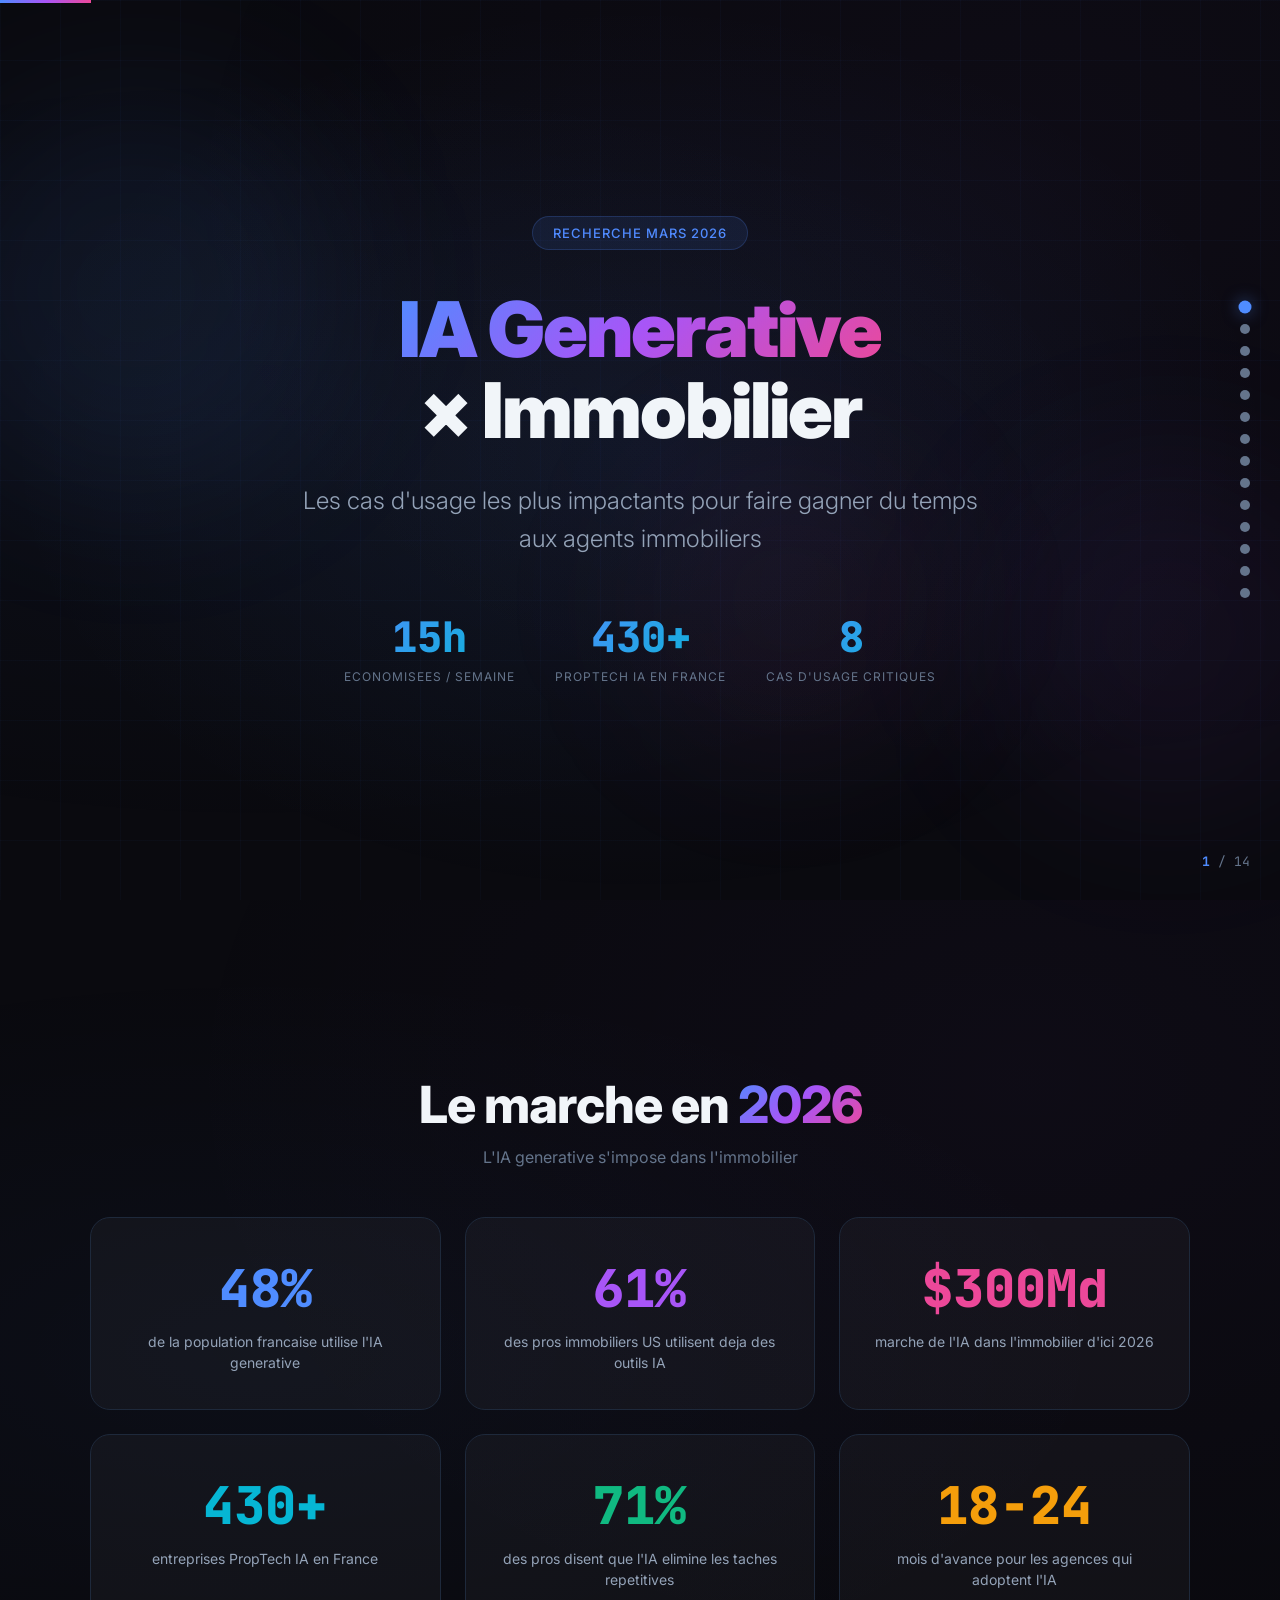
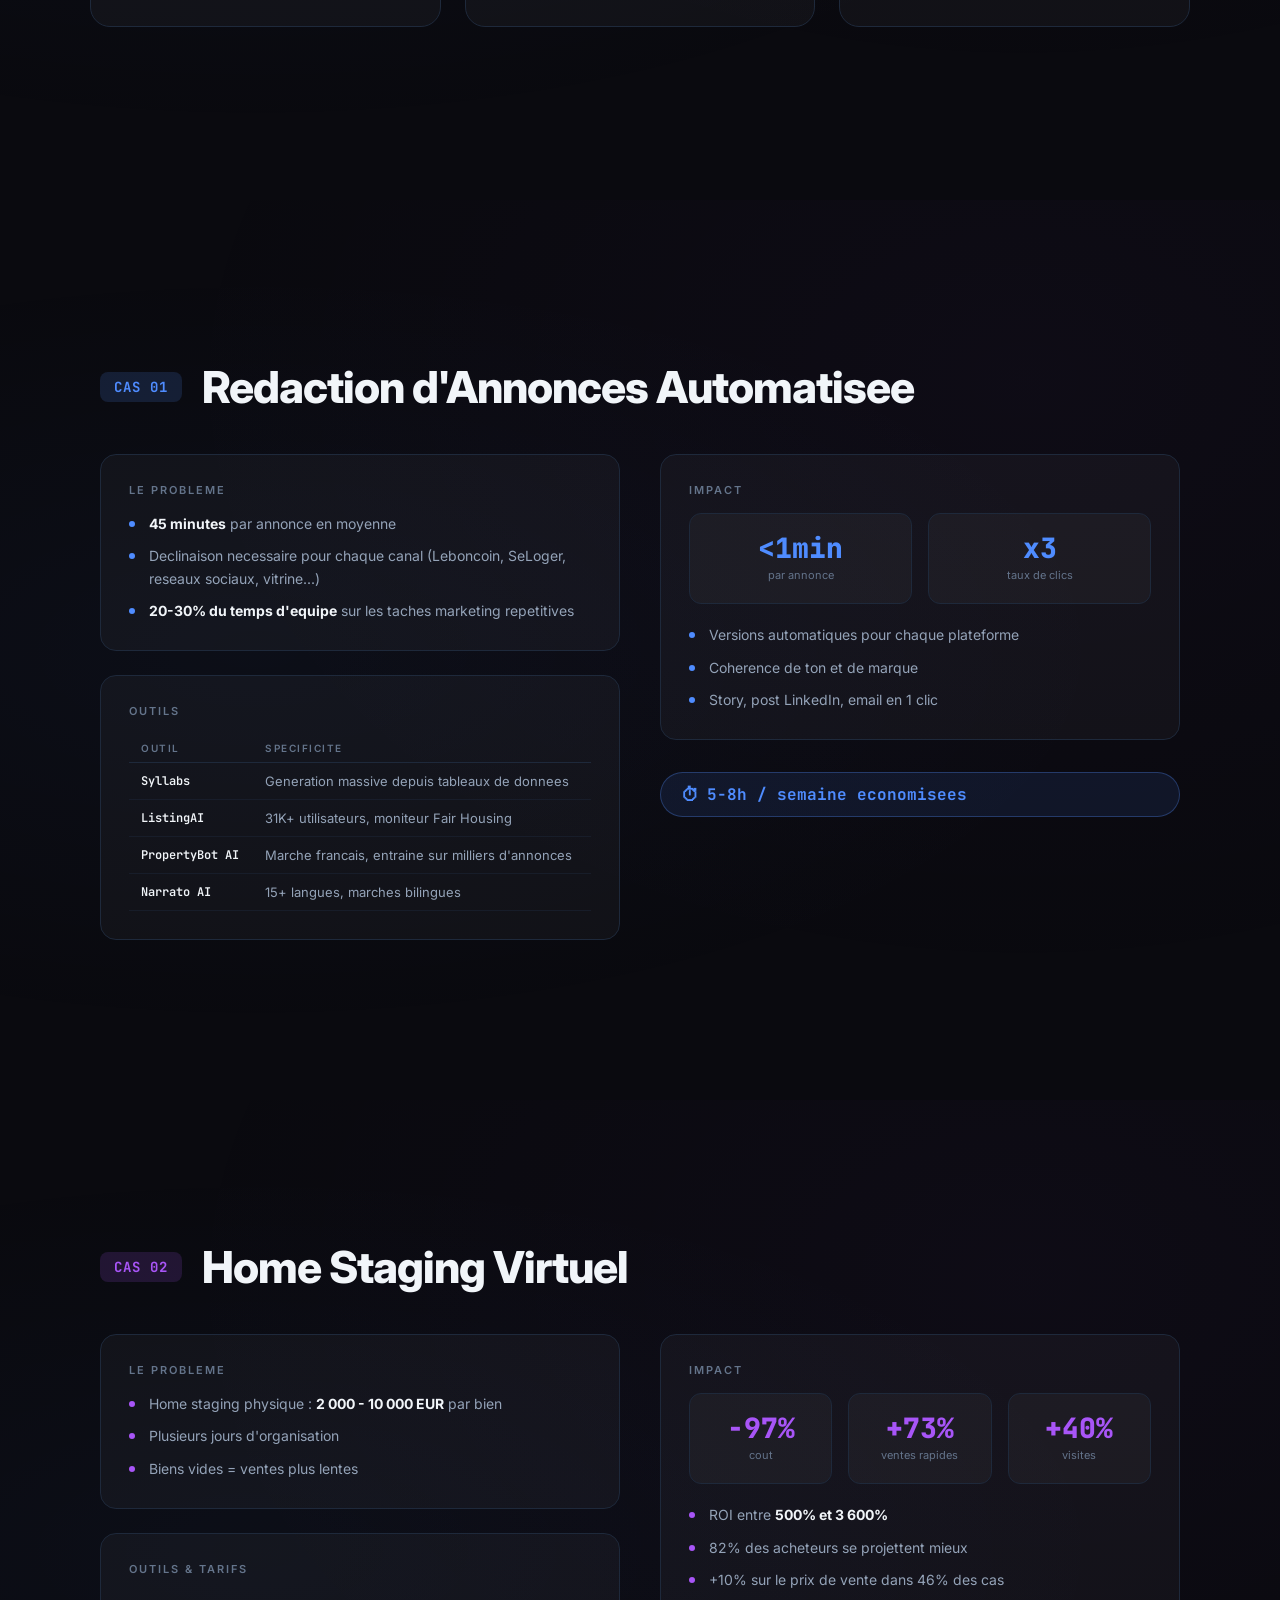
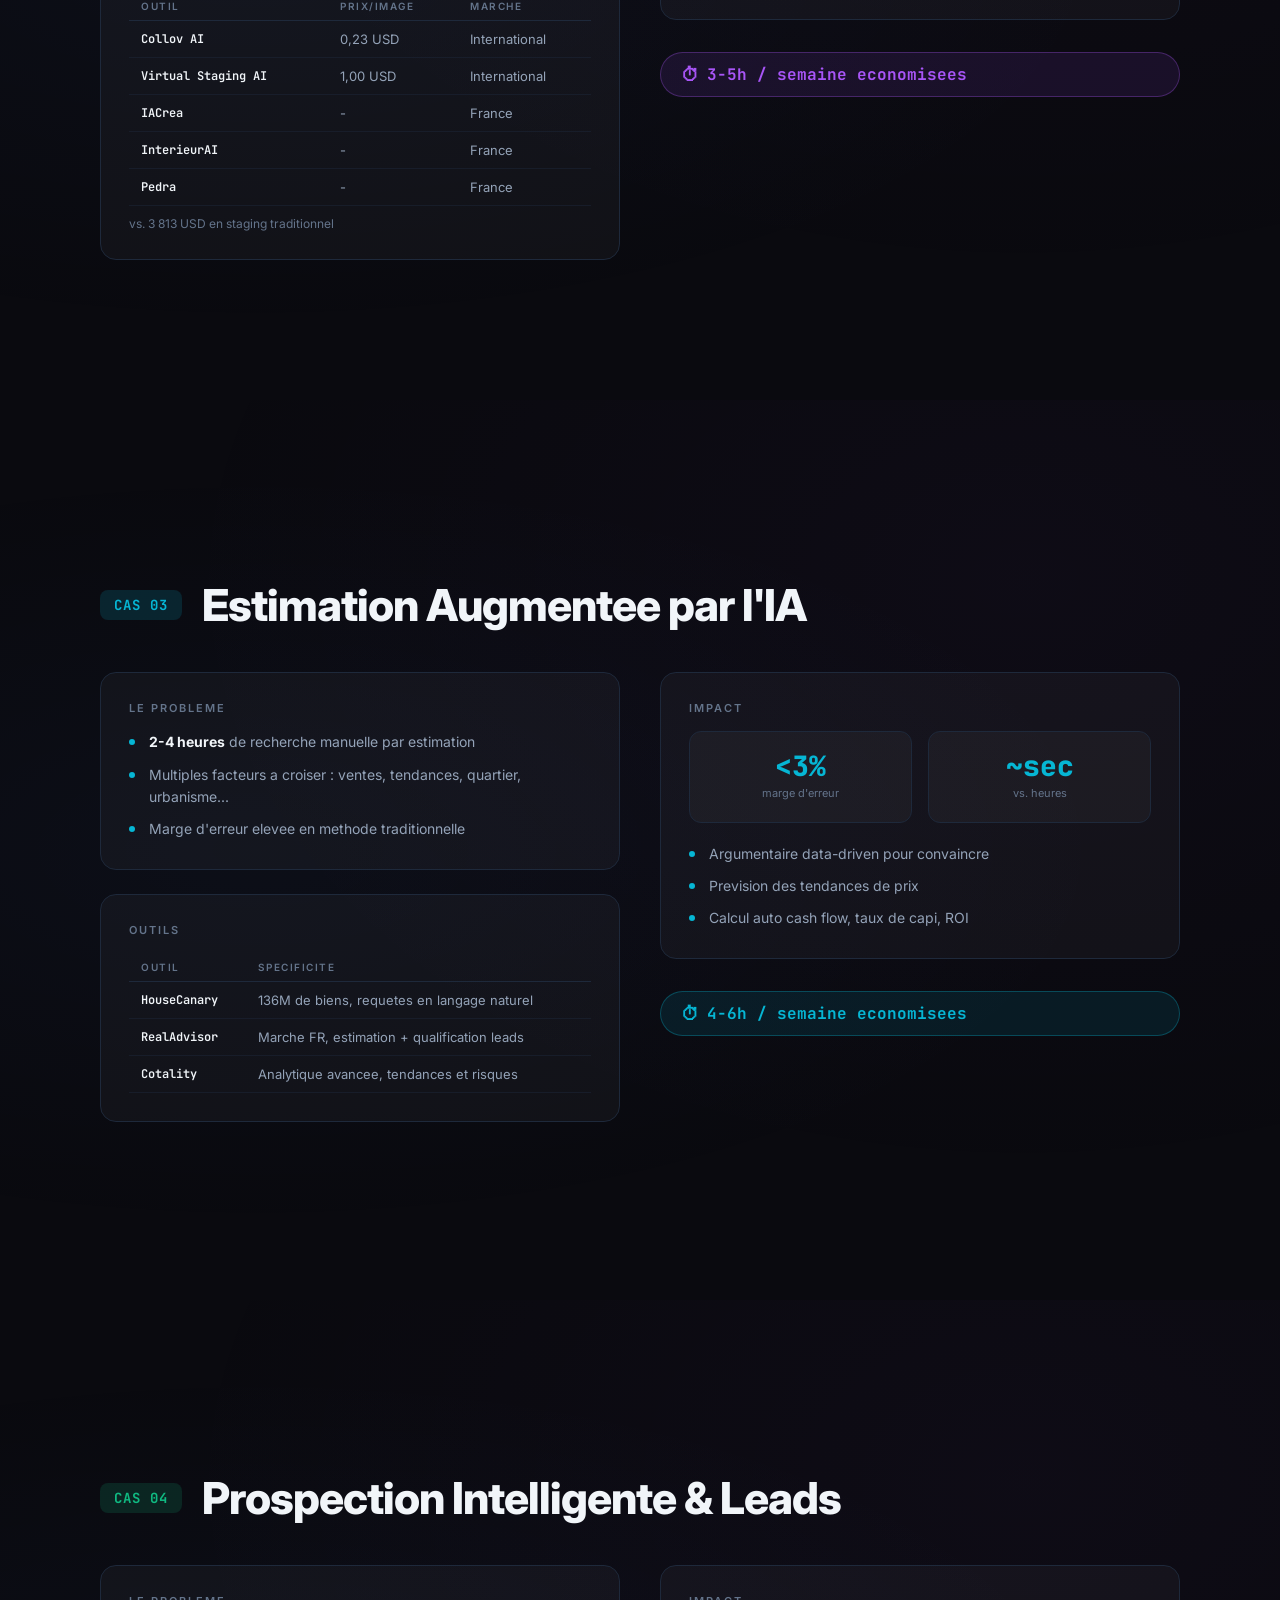
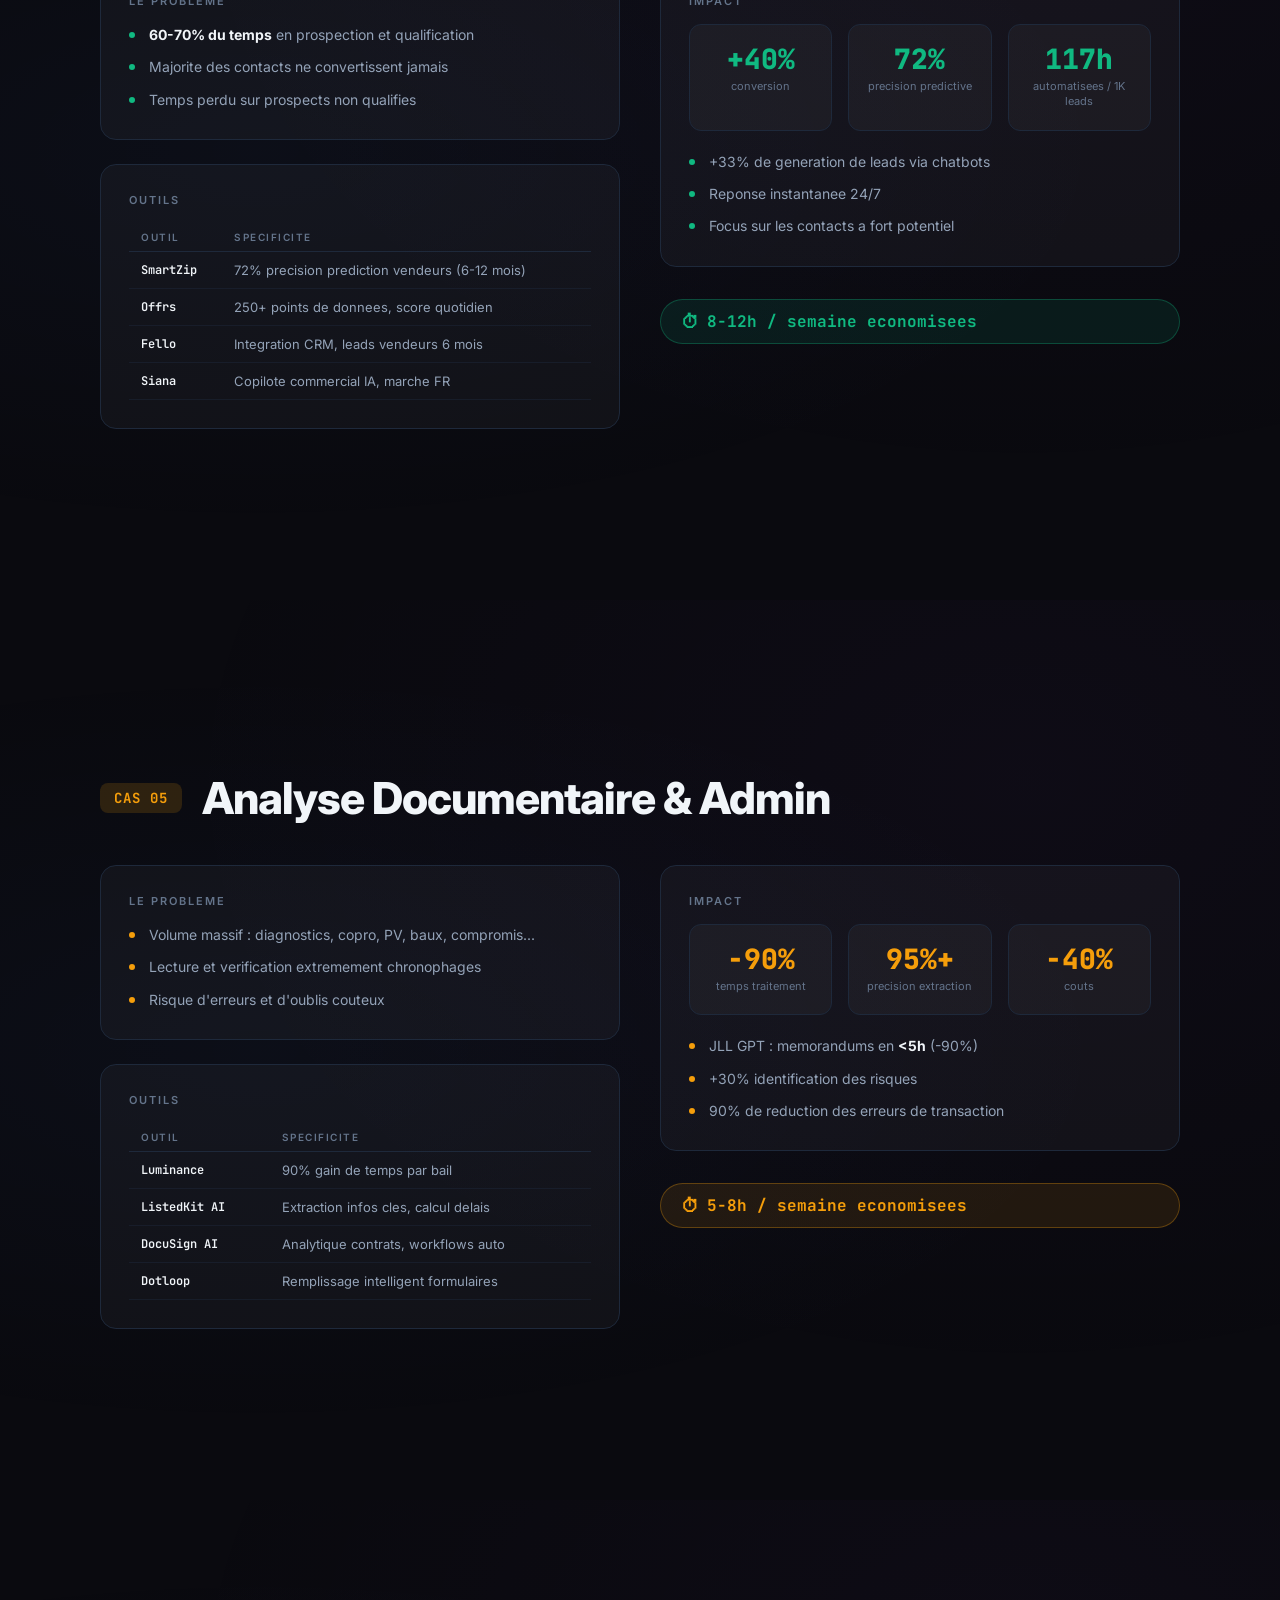
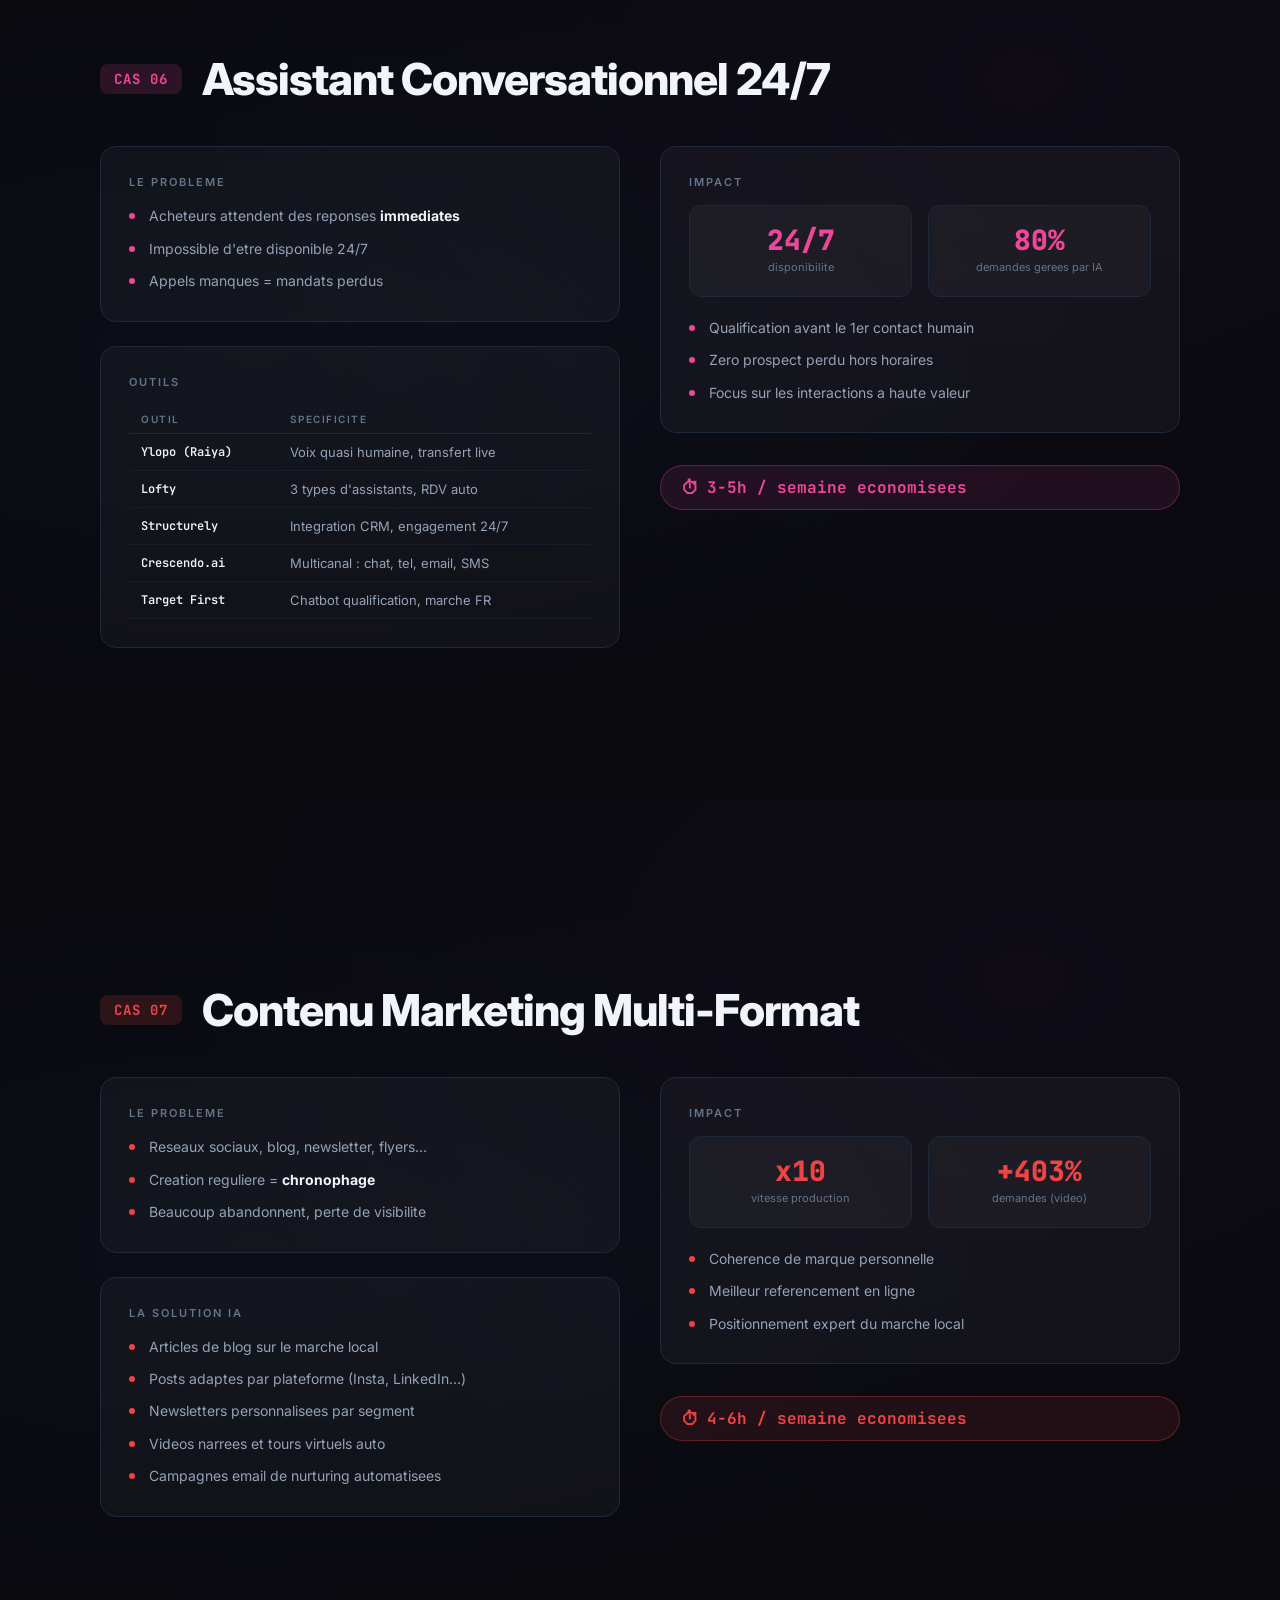
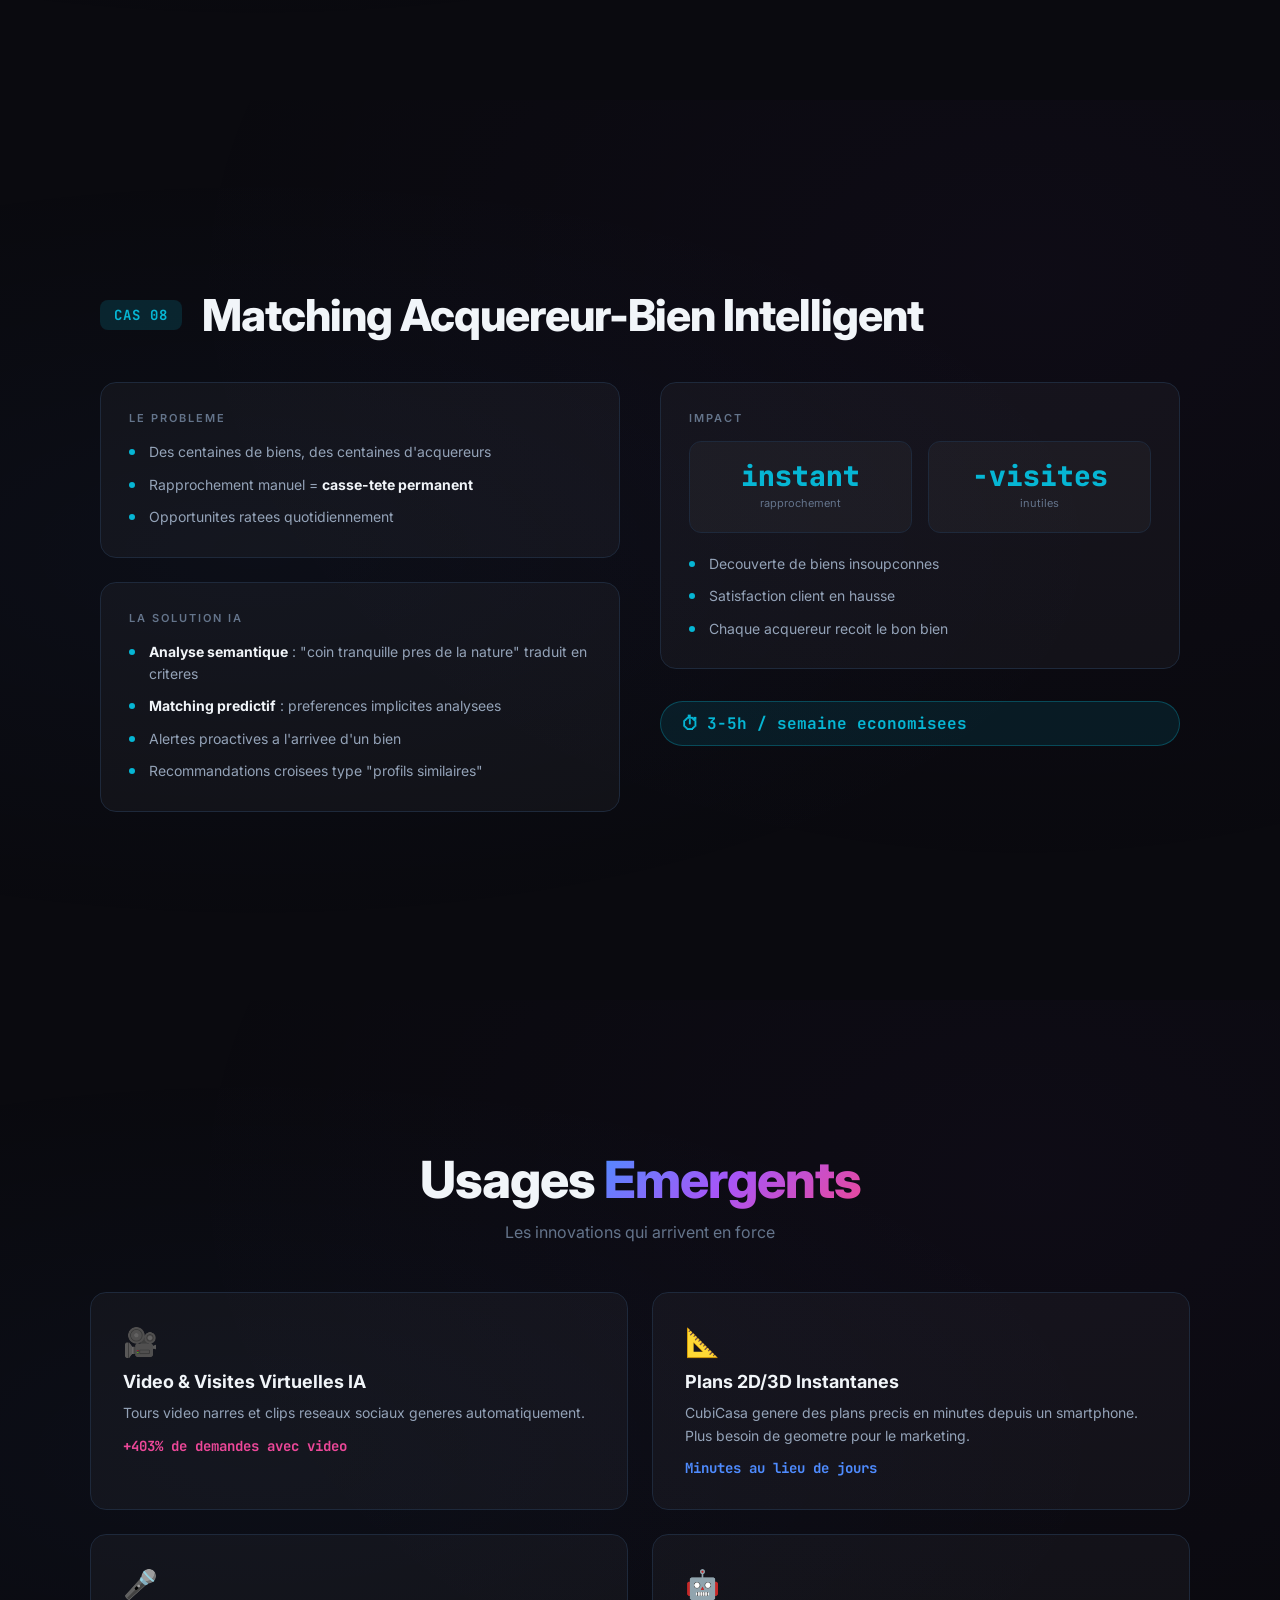
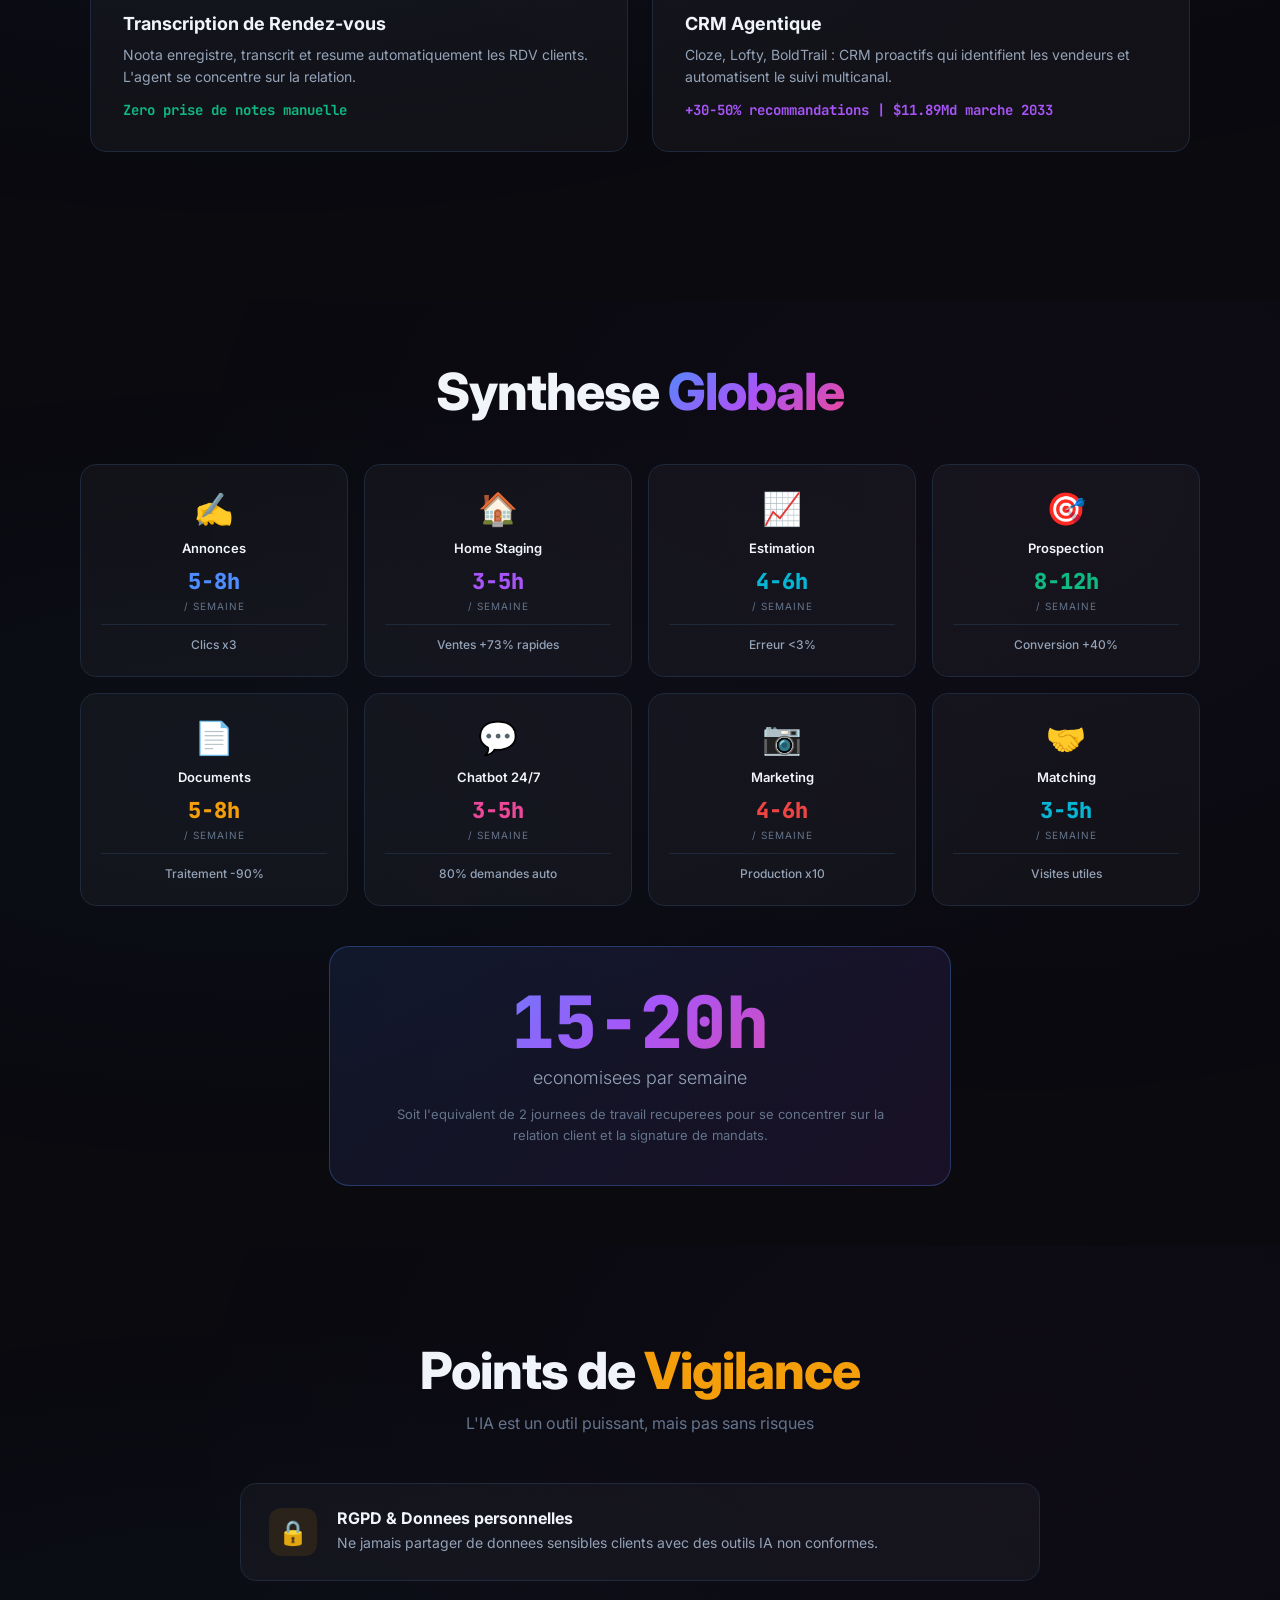
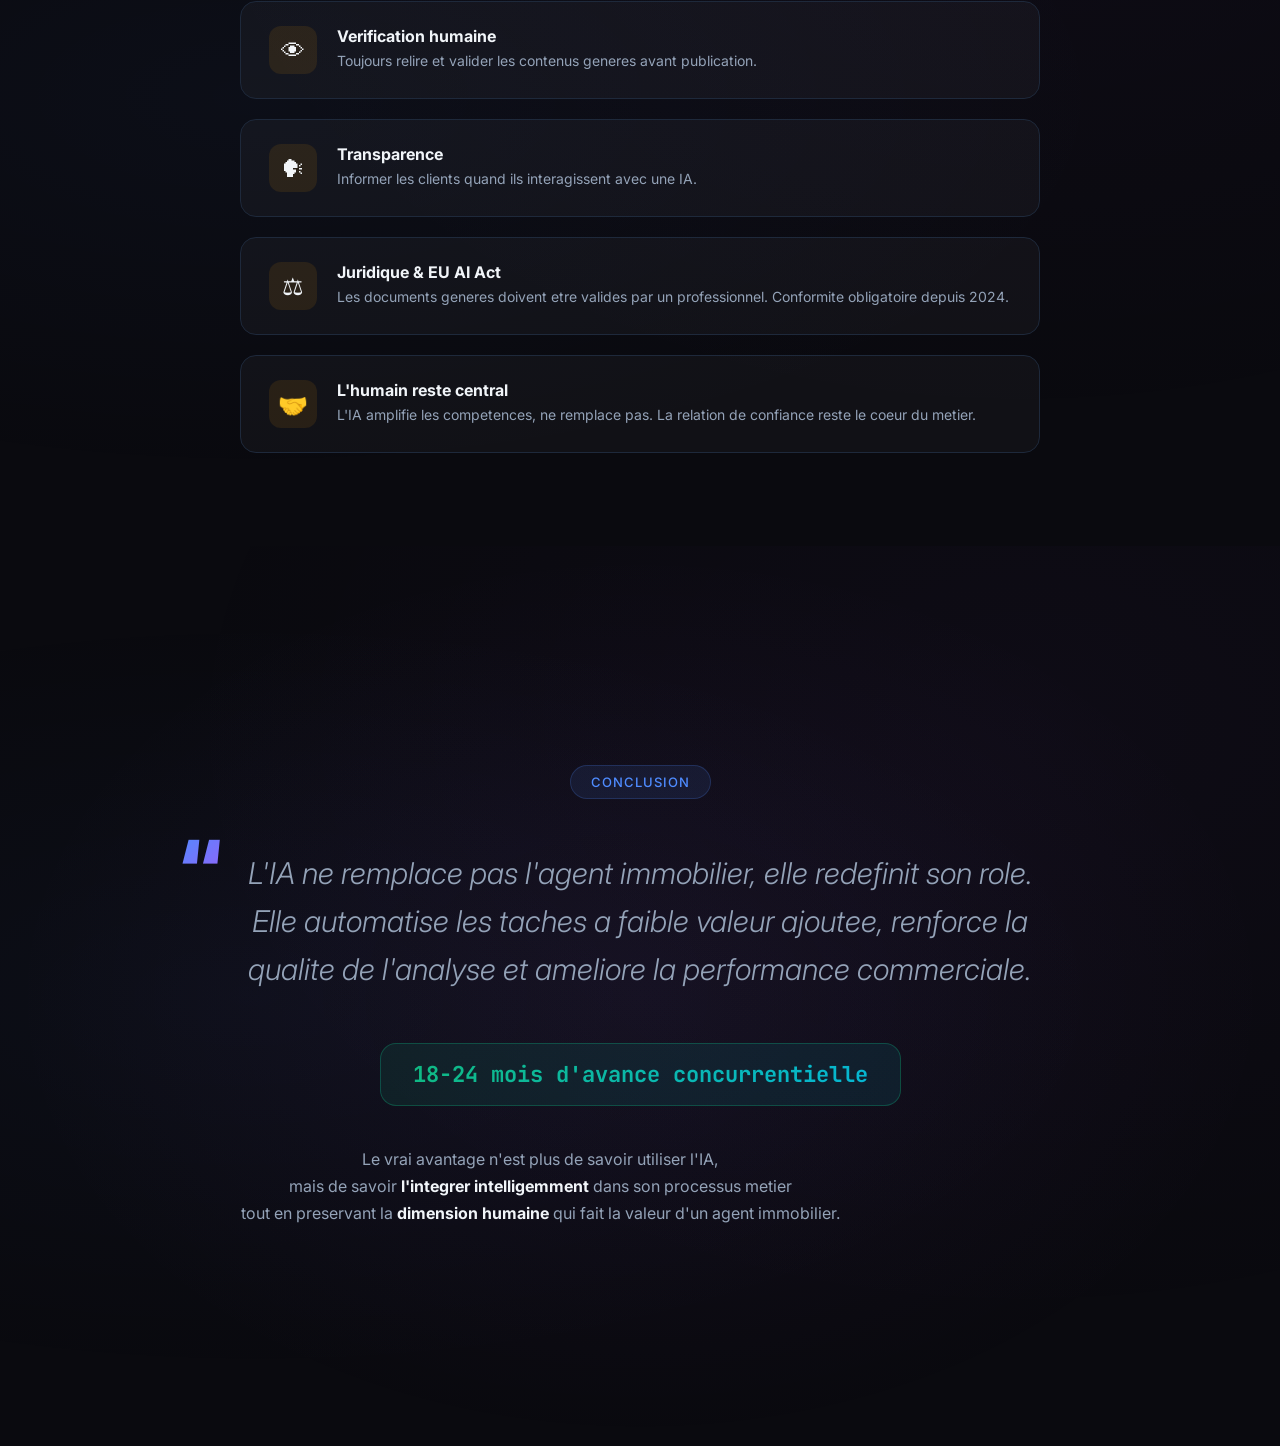
==== presentation-ia-immobilier.html @ efa5f9e6 "Add interactive HTML presentation for AI x Real Estate research Full-screen slide-based presentation" ====
<!DOCTYPE html>
<html lang="fr">
<head>
<meta charset="UTF-8">
<meta name="viewport" content="width=device-width, initial-scale=1.0">
<title>IA Generative x Immobilier - Presentation 2026</title>
<style>
  @import url('https://fonts.googleapis.com/css2?family=Inter:wght@300;400;500;600;700;800;900&family=JetBrains+Mono:wght@400;700&display=swap');

  :root {
    --bg-dark: #0a0a0f;
    --bg-card: #12121a;
    --bg-card-hover: #1a1a2e;
    --accent-blue: #4f8cff;
    --accent-purple: #a855f7;
    --accent-pink: #ec4899;
    --accent-cyan: #06b6d4;
    --accent-green: #10b981;
    --accent-orange: #f59e0b;
    --accent-red: #ef4444;
    --text-primary: #f1f5f9;
    --text-secondary: #94a3b8;
    --text-muted: #64748b;
    --border: #1e293b;
    --glass: rgba(255,255,255,0.03);
  }

  * { margin: 0; padding: 0; box-sizing: border-box; }

  html {
    scroll-behavior: smooth;
    scroll-snap-type: y mandatory;
    overflow-y: scroll;
  }

  body {
    font-family: 'Inter', -apple-system, sans-serif;
    background: var(--bg-dark);
    color: var(--text-primary);
    overflow-x: hidden;
  }

  /* ===== SLIDE SYSTEM ===== */
  .slide {
    min-height: 100vh;
    scroll-snap-align: start;
    display: flex;
    flex-direction: column;
    justify-content: center;
    align-items: center;
    padding: 60px 80px;
    position: relative;
    overflow: hidden;
  }

  .slide::before {
    content: '';
    position: absolute;
    top: 0; left: 0; right: 0; bottom: 0;
    background: radial-gradient(ellipse at 20% 50%, rgba(79,140,255,0.04) 0%, transparent 60%),
                radial-gradient(ellipse at 80% 20%, rgba(168,85,247,0.03) 0%, transparent 60%);
    pointer-events: none;
  }

  /* ===== ANIMATED BACKGROUND ===== */
  .bg-grid {
    position: fixed;
    top: 0; left: 0; width: 100%; height: 100%;
    background-image:
      linear-gradient(rgba(79,140,255,0.03) 1px, transparent 1px),
      linear-gradient(90deg, rgba(79,140,255,0.03) 1px, transparent 1px);
    background-size: 60px 60px;
    pointer-events: none;
    z-index: 0;
  }

  .floating-orb {
    position: fixed;
    border-radius: 50%;
    filter: blur(80px);
    pointer-events: none;
    z-index: 0;
    animation: float 20s infinite ease-in-out;
  }

  .orb-1 { width: 400px; height: 400px; background: rgba(79,140,255,0.08); top: 10%; left: -5%; animation-delay: 0s; }
  .orb-2 { width: 350px; height: 350px; background: rgba(168,85,247,0.06); bottom: 10%; right: -5%; animation-delay: -7s; }
  .orb-3 { width: 300px; height: 300px; background: rgba(236,72,153,0.05); top: 50%; left: 50%; animation-delay: -14s; }

  @keyframes float {
    0%, 100% { transform: translate(0, 0) scale(1); }
    33% { transform: translate(30px, -30px) scale(1.05); }
    66% { transform: translate(-20px, 20px) scale(0.95); }
  }

  /* ===== NAVIGATION ===== */
  .nav-dots {
    position: fixed;
    right: 30px;
    top: 50%;
    transform: translateY(-50%);
    z-index: 100;
    display: flex;
    flex-direction: column;
    gap: 12px;
  }

  .nav-dot {
    width: 10px;
    height: 10px;
    border-radius: 50%;
    background: var(--text-muted);
    cursor: pointer;
    transition: all 0.3s;
    border: none;
    position: relative;
  }

  .nav-dot:hover, .nav-dot.active {
    background: var(--accent-blue);
    box-shadow: 0 0 12px rgba(79,140,255,0.5);
    transform: scale(1.3);
  }

  .nav-dot::after {
    content: attr(data-label);
    position: absolute;
    right: 20px;
    top: 50%;
    transform: translateY(-50%);
    white-space: nowrap;
    font-size: 11px;
    color: var(--text-secondary);
    opacity: 0;
    transition: opacity 0.3s;
    pointer-events: none;
    background: var(--bg-card);
    padding: 4px 10px;
    border-radius: 6px;
    border: 1px solid var(--border);
  }

  .nav-dot:hover::after { opacity: 1; }

  /* ===== SLIDE 0: TITLE ===== */
  .title-slide {
    text-align: center;
    background: radial-gradient(ellipse at center, rgba(79,140,255,0.08) 0%, transparent 70%);
  }

  .title-badge {
    display: inline-flex;
    align-items: center;
    gap: 8px;
    padding: 8px 20px;
    background: rgba(79,140,255,0.1);
    border: 1px solid rgba(79,140,255,0.2);
    border-radius: 100px;
    font-size: 13px;
    font-weight: 500;
    color: var(--accent-blue);
    letter-spacing: 1px;
    text-transform: uppercase;
    margin-bottom: 40px;
    animation: fadeInDown 0.8s ease-out;
  }

  .title-main {
    font-size: clamp(48px, 6vw, 90px);
    font-weight: 900;
    line-height: 1.05;
    letter-spacing: -2px;
    margin-bottom: 30px;
    animation: fadeInUp 1s ease-out 0.2s both;
  }

  .title-gradient {
    background: linear-gradient(135deg, var(--accent-blue), var(--accent-purple), var(--accent-pink));
    -webkit-background-clip: text;
    -webkit-text-fill-color: transparent;
    background-clip: text;
  }

  .title-sub {
    font-size: clamp(18px, 2vw, 24px);
    color: var(--text-secondary);
    font-weight: 300;
    max-width: 700px;
    margin: 0 auto 50px;
    line-height: 1.6;
    animation: fadeInUp 1s ease-out 0.4s both;
  }

  .title-stats {
    display: flex;
    gap: 40px;
    justify-content: center;
    flex-wrap: wrap;
    animation: fadeInUp 1s ease-out 0.6s both;
  }

  .title-stat {
    text-align: center;
  }

  .title-stat-number {
    font-size: 42px;
    font-weight: 800;
    font-family: 'JetBrains Mono', monospace;
    background: linear-gradient(135deg, var(--accent-blue), var(--accent-cyan));
    -webkit-background-clip: text;
    -webkit-text-fill-color: transparent;
  }

  .title-stat-label {
    font-size: 12px;
    color: var(--text-muted);
    text-transform: uppercase;
    letter-spacing: 1px;
    margin-top: 4px;
  }

  /* ===== SLIDE: CONTEXT ===== */
  .context-grid {
    display: grid;
    grid-template-columns: repeat(3, 1fr);
    gap: 24px;
    max-width: 1100px;
    width: 100%;
  }

  .context-card {
    background: var(--glass);
    border: 1px solid var(--border);
    border-radius: 20px;
    padding: 36px 28px;
    text-align: center;
    transition: all 0.4s cubic-bezier(0.4, 0, 0.2, 1);
    position: relative;
    overflow: hidden;
  }

  .context-card::before {
    content: '';
    position: absolute;
    top: 0; left: 0; right: 0;
    height: 3px;
    background: linear-gradient(90deg, var(--accent-blue), var(--accent-purple));
    opacity: 0;
    transition: opacity 0.3s;
  }

  .context-card:hover {
    transform: translateY(-4px);
    border-color: rgba(79,140,255,0.3);
    background: var(--bg-card-hover);
  }

  .context-card:hover::before { opacity: 1; }

  .context-number {
    font-size: 52px;
    font-weight: 900;
    font-family: 'JetBrains Mono', monospace;
    margin-bottom: 8px;
  }

  .context-label {
    font-size: 14px;
    color: var(--text-secondary);
    line-height: 1.5;
  }

  /* ===== CASE STUDY SLIDES ===== */
  .case-slide {
    align-items: flex-start;
    padding: 60px 100px;
  }

  .case-header {
    display: flex;
    align-items: center;
    gap: 20px;
    margin-bottom: 40px;
    width: 100%;
    max-width: 1200px;
  }

  .case-number {
    font-size: 14px;
    font-weight: 700;
    font-family: 'JetBrains Mono', monospace;
    padding: 6px 14px;
    border-radius: 8px;
    letter-spacing: 1px;
  }

  .case-title {
    font-size: clamp(28px, 3.5vw, 44px);
    font-weight: 800;
    letter-spacing: -1px;
  }

  .case-body {
    display: grid;
    grid-template-columns: 1fr 1fr;
    gap: 40px;
    width: 100%;
    max-width: 1200px;
  }

  .case-left, .case-right {
    display: flex;
    flex-direction: column;
    gap: 24px;
  }

  .case-section {
    background: var(--glass);
    border: 1px solid var(--border);
    border-radius: 16px;
    padding: 28px;
  }

  .case-section-title {
    font-size: 11px;
    text-transform: uppercase;
    letter-spacing: 2px;
    color: var(--text-muted);
    margin-bottom: 16px;
    font-weight: 600;
  }

  .case-section ul {
    list-style: none;
    display: flex;
    flex-direction: column;
    gap: 10px;
  }

  .case-section li {
    font-size: 14px;
    color: var(--text-secondary);
    line-height: 1.6;
    padding-left: 20px;
    position: relative;
  }

  .case-section li::before {
    content: '';
    position: absolute;
    left: 0;
    top: 8px;
    width: 6px;
    height: 6px;
    border-radius: 50%;
    background: var(--accent-blue);
  }

  .case-highlight {
    font-weight: 700;
    color: var(--text-primary);
  }

  /* ===== TOOLS TABLE ===== */
  .tools-table {
    width: 100%;
    border-collapse: collapse;
  }

  .tools-table th {
    font-size: 10px;
    text-transform: uppercase;
    letter-spacing: 1.5px;
    color: var(--text-muted);
    padding: 8px 12px;
    text-align: left;
    border-bottom: 1px solid var(--border);
    font-weight: 600;
  }

  .tools-table td {
    padding: 10px 12px;
    font-size: 13px;
    color: var(--text-secondary);
    border-bottom: 1px solid rgba(30,41,59,0.5);
  }

  .tools-table td:first-child {
    font-weight: 600;
    color: var(--text-primary);
    font-family: 'JetBrains Mono', monospace;
    font-size: 12px;
  }

  .tools-table tr:hover td {
    background: rgba(79,140,255,0.03);
  }

  /* ===== METRIC BOXES ===== */
  .metrics-row {
    display: flex;
    gap: 16px;
    flex-wrap: wrap;
  }

  .metric-box {
    flex: 1;
    min-width: 100px;
    background: var(--glass);
    border: 1px solid var(--border);
    border-radius: 12px;
    padding: 20px 16px;
    text-align: center;
    transition: all 0.3s;
  }

  .metric-box:hover {
    border-color: rgba(79,140,255,0.3);
    transform: translateY(-2px);
  }

  .metric-value {
    font-size: 28px;
    font-weight: 800;
    font-family: 'JetBrains Mono', monospace;
    line-height: 1;
    margin-bottom: 6px;
  }

  .metric-label {
    font-size: 11px;
    color: var(--text-muted);
    line-height: 1.4;
  }

  /* ===== TIME BADGE ===== */
  .time-badge {
    display: inline-flex;
    align-items: center;
    gap: 8px;
    padding: 10px 20px;
    border-radius: 100px;
    font-family: 'JetBrains Mono', monospace;
    font-size: 16px;
    font-weight: 700;
    margin-top: 8px;
  }

  .time-badge .clock {
    font-size: 18px;
  }

  /* ===== SYNTHESIS SLIDE ===== */
  .synthesis-grid {
    display: grid;
    grid-template-columns: repeat(4, 1fr);
    gap: 16px;
    max-width: 1200px;
    width: 100%;
    margin-top: 30px;
  }

  .synthesis-card {
    background: var(--glass);
    border: 1px solid var(--border);
    border-radius: 16px;
    padding: 24px 20px;
    text-align: center;
    transition: all 0.4s;
    position: relative;
    overflow: hidden;
  }

  .synthesis-card:hover {
    transform: translateY(-6px) scale(1.02);
    border-color: rgba(79,140,255,0.4);
  }

  .synthesis-card::after {
    content: '';
    position: absolute;
    bottom: 0; left: 0; right: 0;
    height: 3px;
  }

  .synthesis-icon {
    font-size: 32px;
    margin-bottom: 12px;
  }

  .synthesis-name {
    font-size: 13px;
    font-weight: 600;
    margin-bottom: 10px;
    line-height: 1.3;
  }

  .synthesis-time {
    font-family: 'JetBrains Mono', monospace;
    font-size: 22px;
    font-weight: 800;
    margin-bottom: 4px;
  }

  .synthesis-time-label {
    font-size: 10px;
    color: var(--text-muted);
    text-transform: uppercase;
    letter-spacing: 1px;
  }

  .synthesis-impact {
    margin-top: 12px;
    padding-top: 12px;
    border-top: 1px solid var(--border);
    font-size: 12px;
    color: var(--text-secondary);
    font-weight: 500;
  }

  /* ===== TOTAL BOX ===== */
  .total-box {
    margin-top: 40px;
    background: linear-gradient(135deg, rgba(79,140,255,0.1), rgba(168,85,247,0.1));
    border: 1px solid rgba(79,140,255,0.3);
    border-radius: 20px;
    padding: 40px 60px;
    text-align: center;
    max-width: 700px;
  }

  .total-number {
    font-size: 72px;
    font-weight: 900;
    font-family: 'JetBrains Mono', monospace;
    background: linear-gradient(135deg, var(--accent-blue), var(--accent-purple), var(--accent-pink));
    -webkit-background-clip: text;
    -webkit-text-fill-color: transparent;
    line-height: 1;
  }

  .total-label {
    font-size: 18px;
    color: var(--text-secondary);
    margin-top: 8px;
    font-weight: 300;
  }

  .total-note {
    font-size: 13px;
    color: var(--text-muted);
    margin-top: 16px;
    line-height: 1.6;
    max-width: 500px;
    margin-left: auto;
    margin-right: auto;
  }

  /* ===== BONUS SLIDE ===== */
  .bonus-grid {
    display: grid;
    grid-template-columns: repeat(2, 1fr);
    gap: 24px;
    max-width: 1100px;
    width: 100%;
  }

  .bonus-card {
    background: var(--glass);
    border: 1px solid var(--border);
    border-radius: 16px;
    padding: 32px;
    transition: all 0.3s;
  }

  .bonus-card:hover {
    border-color: rgba(168,85,247,0.3);
    transform: translateY(-3px);
  }

  .bonus-card-icon {
    font-size: 28px;
    margin-bottom: 12px;
  }

  .bonus-card-title {
    font-size: 18px;
    font-weight: 700;
    margin-bottom: 10px;
  }

  .bonus-card-desc {
    font-size: 14px;
    color: var(--text-secondary);
    line-height: 1.6;
  }

  .bonus-card-stat {
    margin-top: 12px;
    font-family: 'JetBrains Mono', monospace;
    font-weight: 700;
    font-size: 14px;
  }

  /* ===== VIGILANCE SLIDE ===== */
  .vigilance-list {
    display: flex;
    flex-direction: column;
    gap: 20px;
    max-width: 800px;
    width: 100%;
  }

  .vigilance-item {
    display: flex;
    gap: 20px;
    align-items: flex-start;
    background: var(--glass);
    border: 1px solid var(--border);
    border-radius: 16px;
    padding: 24px 28px;
    transition: all 0.3s;
  }

  .vigilance-item:hover {
    border-color: rgba(245,158,11,0.3);
    transform: translateX(4px);
  }

  .vigilance-icon {
    font-size: 24px;
    flex-shrink: 0;
    width: 48px;
    height: 48px;
    display: flex;
    align-items: center;
    justify-content: center;
    background: rgba(245,158,11,0.1);
    border-radius: 12px;
  }

  .vigilance-title {
    font-weight: 700;
    font-size: 16px;
    margin-bottom: 4px;
  }

  .vigilance-desc {
    font-size: 14px;
    color: var(--text-secondary);
    line-height: 1.5;
  }

  /* ===== CONCLUSION SLIDE ===== */
  .conclusion-slide {
    text-align: center;
    background: radial-gradient(ellipse at center, rgba(168,85,247,0.06) 0%, transparent 70%);
  }

  .conclusion-quote {
    font-size: clamp(20px, 2.5vw, 30px);
    font-weight: 300;
    font-style: italic;
    color: var(--text-secondary);
    max-width: 900px;
    line-height: 1.6;
    margin-bottom: 50px;
    position: relative;
    padding: 0 40px;
  }

  .conclusion-quote::before {
    content: '\201C';
    position: absolute;
    left: -10px;
    top: -20px;
    font-size: 80px;
    font-style: normal;
    background: linear-gradient(135deg, var(--accent-blue), var(--accent-purple));
    -webkit-background-clip: text;
    -webkit-text-fill-color: transparent;
    font-weight: 900;
    line-height: 1;
  }

  .conclusion-advantage {
    display: inline-flex;
    align-items: center;
    gap: 12px;
    padding: 16px 32px;
    background: linear-gradient(135deg, rgba(16,185,129,0.1), rgba(6,182,212,0.1));
    border: 1px solid rgba(16,185,129,0.3);
    border-radius: 16px;
    margin-bottom: 40px;
  }

  .conclusion-advantage-text {
    font-size: 22px;
    font-weight: 700;
    font-family: 'JetBrains Mono', monospace;
    background: linear-gradient(135deg, var(--accent-green), var(--accent-cyan));
    -webkit-background-clip: text;
    -webkit-text-fill-color: transparent;
  }

  .conclusion-final {
    font-size: 16px;
    color: var(--text-secondary);
    max-width: 700px;
    line-height: 1.7;
  }

  /* ===== SLIDE TITLE COMPONENT ===== */
  .slide-title {
    font-size: clamp(32px, 4vw, 52px);
    font-weight: 800;
    letter-spacing: -1px;
    margin-bottom: 12px;
    text-align: center;
  }

  .slide-subtitle {
    font-size: 16px;
    color: var(--text-muted);
    text-align: center;
    margin-bottom: 50px;
    font-weight: 400;
  }

  /* ===== COLOR THEMES PER CASE ===== */
  .theme-blue .case-number { background: rgba(79,140,255,0.15); color: var(--accent-blue); }
  .theme-blue .metric-value { color: var(--accent-blue); }
  .theme-blue .time-badge { background: rgba(79,140,255,0.1); border: 1px solid rgba(79,140,255,0.3); color: var(--accent-blue); }
  .theme-blue .case-section li::before { background: var(--accent-blue); }

  .theme-purple .case-number { background: rgba(168,85,247,0.15); color: var(--accent-purple); }
  .theme-purple .metric-value { color: var(--accent-purple); }
  .theme-purple .time-badge { background: rgba(168,85,247,0.1); border: 1px solid rgba(168,85,247,0.3); color: var(--accent-purple); }
  .theme-purple .case-section li::before { background: var(--accent-purple); }

  .theme-pink .case-number { background: rgba(236,72,153,0.15); color: var(--accent-pink); }
  .theme-pink .metric-value { color: var(--accent-pink); }
  .theme-pink .time-badge { background: rgba(236,72,153,0.1); border: 1px solid rgba(236,72,153,0.3); color: var(--accent-pink); }
  .theme-pink .case-section li::before { background: var(--accent-pink); }

  .theme-cyan .case-number { background: rgba(6,182,212,0.15); color: var(--accent-cyan); }
  .theme-cyan .metric-value { color: var(--accent-cyan); }
  .theme-cyan .time-badge { background: rgba(6,182,212,0.1); border: 1px solid rgba(6,182,212,0.3); color: var(--accent-cyan); }
  .theme-cyan .case-section li::before { background: var(--accent-cyan); }

  .theme-green .case-number { background: rgba(16,185,129,0.15); color: var(--accent-green); }
  .theme-green .metric-value { color: var(--accent-green); }
  .theme-green .time-badge { background: rgba(16,185,129,0.1); border: 1px solid rgba(16,185,129,0.3); color: var(--accent-green); }
  .theme-green .case-section li::before { background: var(--accent-green); }

  .theme-orange .case-number { background: rgba(245,158,11,0.15); color: var(--accent-orange); }
  .theme-orange .metric-value { color: var(--accent-orange); }
  .theme-orange .time-badge { background: rgba(245,158,11,0.1); border: 1px solid rgba(245,158,11,0.3); color: var(--accent-orange); }
  .theme-orange .case-section li::before { background: var(--accent-orange); }

  .theme-red .case-number { background: rgba(239,68,68,0.15); color: var(--accent-red); }
  .theme-red .metric-value { color: var(--accent-red); }
  .theme-red .time-badge { background: rgba(239,68,68,0.1); border: 1px solid rgba(239,68,68,0.3); color: var(--accent-red); }
  .theme-red .case-section li::before { background: var(--accent-red); }

  /* ===== ANIMATIONS ===== */
  @keyframes fadeInUp {
    from { opacity: 0; transform: translateY(30px); }
    to { opacity: 1; transform: translateY(0); }
  }

  @keyframes fadeInDown {
    from { opacity: 0; transform: translateY(-20px); }
    to { opacity: 1; transform: translateY(0); }
  }

  .animate-in {
    opacity: 0;
    transform: translateY(30px);
    transition: all 0.7s cubic-bezier(0.4, 0, 0.2, 1);
  }

  .animate-in.visible {
    opacity: 1;
    transform: translateY(0);
  }

  /* ===== KEYBOARD HINT ===== */
  .keyboard-hint {
    position: fixed;
    bottom: 30px;
    left: 50%;
    transform: translateX(-50%);
    display: flex;
    align-items: center;
    gap: 8px;
    font-size: 12px;
    color: var(--text-muted);
    z-index: 100;
    transition: opacity 0.5s;
  }

  .keyboard-hint kbd {
    background: var(--bg-card);
    border: 1px solid var(--border);
    border-radius: 4px;
    padding: 2px 8px;
    font-family: 'JetBrains Mono', monospace;
    font-size: 11px;
  }

  /* ===== SLIDE COUNTER ===== */
  .slide-counter {
    position: fixed;
    bottom: 30px;
    right: 30px;
    font-family: 'JetBrains Mono', monospace;
    font-size: 13px;
    color: var(--text-muted);
    z-index: 100;
  }

  .slide-counter .current {
    color: var(--accent-blue);
    font-weight: 700;
  }

  /* ===== PROGRESS BAR ===== */
  .progress-bar {
    position: fixed;
    top: 0;
    left: 0;
    height: 3px;
    background: linear-gradient(90deg, var(--accent-blue), var(--accent-purple), var(--accent-pink));
    z-index: 200;
    transition: width 0.3s;
  }

  /* ===== RESPONSIVE ===== */
  @media (max-width: 900px) {
    .slide { padding: 40px 24px; }
    .case-slide { padding: 40px 24px; }
    .case-body { grid-template-columns: 1fr; }
    .context-grid { grid-template-columns: 1fr; }
    .synthesis-grid { grid-template-columns: repeat(2, 1fr); }
    .bonus-grid { grid-template-columns: 1fr; }
    .nav-dots { display: none; }
    .total-box { padding: 30px; }
    .total-number { font-size: 48px; }
  }
</style>
</head>
<body>

<!-- Background Elements -->
<div class="bg-grid"></div>
<div class="floating-orb orb-1"></div>
<div class="floating-orb orb-2"></div>
<div class="floating-orb orb-3"></div>
<div class="progress-bar" id="progressBar"></div>

<!-- Navigation -->
<nav class="nav-dots" id="navDots"></nav>
<div class="slide-counter"><span class="current" id="currentSlide">1</span> / <span id="totalSlides">13</span></div>
<div class="keyboard-hint" id="keyboardHint">
  <kbd>&darr;</kbd> ou <kbd>Espace</kbd> pour naviguer
</div>

<!-- ========== SLIDE 0: TITLE ========== -->
<section class="slide title-slide" id="slide-0">
  <div class="title-badge">Recherche mars 2026</div>
  <h1 class="title-main">
    <span class="title-gradient">IA Generative</span><br>
    <span style="color: var(--text-primary)">&times; Immobilier</span>
  </h1>
  <p class="title-sub">
    Les cas d'usage les plus impactants pour faire gagner du temps aux agents immobiliers
  </p>
  <div class="title-stats">
    <div class="title-stat">
      <div class="title-stat-number">15h</div>
      <div class="title-stat-label">economisees / semaine</div>
    </div>
    <div class="title-stat">
      <div class="title-stat-number">430+</div>
      <div class="title-stat-label">PropTech IA en France</div>
    </div>
    <div class="title-stat">
      <div class="title-stat-number">8</div>
      <div class="title-stat-label">cas d'usage critiques</div>
    </div>
  </div>
</section>

<!-- ========== SLIDE 1: CONTEXTE ========== -->
<section class="slide" id="slide-1">
  <h2 class="slide-title animate-in">Le marche en <span class="title-gradient">2026</span></h2>
  <p class="slide-subtitle animate-in">L'IA generative s'impose dans l'immobilier</p>
  <div class="context-grid animate-in">
    <div class="context-card">
      <div class="context-number" style="color: var(--accent-blue)">48%</div>
      <div class="context-label">de la population francaise utilise l'IA generative</div>
    </div>
    <div class="context-card">
      <div class="context-number" style="color: var(--accent-purple)">61%</div>
      <div class="context-label">des pros immobiliers US utilisent deja des outils IA</div>
    </div>
    <div class="context-card">
      <div class="context-number" style="color: var(--accent-pink)">$300Md</div>
      <div class="context-label">marche de l'IA dans l'immobilier d'ici 2026</div>
    </div>
    <div class="context-card">
      <div class="context-number" style="color: var(--accent-cyan)">430+</div>
      <div class="context-label">entreprises PropTech IA en France</div>
    </div>
    <div class="context-card">
      <div class="context-number" style="color: var(--accent-green)">71%</div>
      <div class="context-label">des pros disent que l'IA elimine les taches repetitives</div>
    </div>
    <div class="context-card">
      <div class="context-number" style="color: var(--accent-orange)">18-24</div>
      <div class="context-label">mois d'avance pour les agences qui adoptent l'IA</div>
    </div>
  </div>
</section>

<!-- ========== SLIDE 2: CAS 1 ========== -->
<section class="slide case-slide theme-blue" id="slide-2">
  <div class="case-header animate-in">
    <span class="case-number">CAS 01</span>
    <h2 class="case-title">Redaction d'Annonces Automatisee</h2>
  </div>
  <div class="case-body">
    <div class="case-left animate-in">
      <div class="case-section">
        <div class="case-section-title">Le probleme</div>
        <ul>
          <li><span class="case-highlight">45 minutes</span> par annonce en moyenne</li>
          <li>Declinaison necessaire pour chaque canal (Leboncoin, SeLoger, reseaux sociaux, vitrine...)</li>
          <li><span class="case-highlight">20-30% du temps d'equipe</span> sur les taches marketing repetitives</li>
        </ul>
      </div>
      <div class="case-section">
        <div class="case-section-title">Outils</div>
        <table class="tools-table">
          <tr><th>Outil</th><th>Specificite</th></tr>
          <tr><td>Syllabs</td><td>Generation massive depuis tableaux de donnees</td></tr>
          <tr><td>ListingAI</td><td>31K+ utilisateurs, moniteur Fair Housing</td></tr>
          <tr><td>PropertyBot AI</td><td>Marche francais, entraine sur milliers d'annonces</td></tr>
          <tr><td>Narrato AI</td><td>15+ langues, marches bilingues</td></tr>
        </table>
      </div>
    </div>
    <div class="case-right animate-in">
      <div class="case-section">
        <div class="case-section-title">Impact</div>
        <div class="metrics-row">
          <div class="metric-box">
            <div class="metric-value">&lt;1min</div>
            <div class="metric-label">par annonce</div>
          </div>
          <div class="metric-box">
            <div class="metric-value">x3</div>
            <div class="metric-label">taux de clics</div>
          </div>
        </div>
        <ul style="margin-top: 20px;">
          <li>Versions automatiques pour chaque plateforme</li>
          <li>Coherence de ton et de marque</li>
          <li>Story, post LinkedIn, email en 1 clic</li>
        </ul>
      </div>
      <div class="time-badge">
        <span class="clock">&#9201;</span> 5-8h / semaine economisees
      </div>
    </div>
  </div>
</section>

<!-- ========== SLIDE 3: CAS 2 ========== -->
<section class="slide case-slide theme-purple" id="slide-3">
  <div class="case-header animate-in">
    <span class="case-number">CAS 02</span>
    <h2 class="case-title">Home Staging Virtuel</h2>
  </div>
  <div class="case-body">
    <div class="case-left animate-in">
      <div class="case-section">
        <div class="case-section-title">Le probleme</div>
        <ul>
          <li>Home staging physique : <span class="case-highlight">2 000 - 10 000 EUR</span> par bien</li>
          <li>Plusieurs jours d'organisation</li>
          <li>Biens vides = ventes plus lentes</li>
        </ul>
      </div>
      <div class="case-section">
        <div class="case-section-title">Outils & tarifs</div>
        <table class="tools-table">
          <tr><th>Outil</th><th>Prix/image</th><th>Marche</th></tr>
          <tr><td>Collov AI</td><td>0,23 USD</td><td>International</td></tr>
          <tr><td>Virtual Staging AI</td><td>1,00 USD</td><td>International</td></tr>
          <tr><td>IACrea</td><td>-</td><td>France</td></tr>
          <tr><td>InterieurAI</td><td>-</td><td>France</td></tr>
          <tr><td>Pedra</td><td>-</td><td>France</td></tr>
        </table>
        <p style="font-size:12px;color:var(--text-muted);margin-top:10px">vs. 3 813 USD en staging traditionnel</p>
      </div>
    </div>
    <div class="case-right animate-in">
      <div class="case-section">
        <div class="case-section-title">Impact</div>
        <div class="metrics-row">
          <div class="metric-box">
            <div class="metric-value">-97%</div>
            <div class="metric-label">cout</div>
          </div>
          <div class="metric-box">
            <div class="metric-value">+73%</div>
            <div class="metric-label">ventes rapides</div>
          </div>
          <div class="metric-box">
            <div class="metric-value">+40%</div>
            <div class="metric-label">visites</div>
          </div>
        </div>
        <ul style="margin-top: 20px;">
          <li>ROI entre <span class="case-highlight">500% et 3 600%</span></li>
          <li>82% des acheteurs se projettent mieux</li>
          <li>+10% sur le prix de vente dans 46% des cas</li>
        </ul>
      </div>
      <div class="time-badge">
        <span class="clock">&#9201;</span> 3-5h / semaine economisees
      </div>
    </div>
  </div>
</section>

<!-- ========== SLIDE 4: CAS 3 ========== -->
<section class="slide case-slide theme-cyan" id="slide-4">
  <div class="case-header animate-in">
    <span class="case-number">CAS 03</span>
    <h2 class="case-title">Estimation Augmentee par l'IA</h2>
  </div>
  <div class="case-body">
    <div class="case-left animate-in">
      <div class="case-section">
        <div class="case-section-title">Le probleme</div>
        <ul>
          <li><span class="case-highlight">2-4 heures</span> de recherche manuelle par estimation</li>
          <li>Multiples facteurs a croiser : ventes, tendances, quartier, urbanisme...</li>
          <li>Marge d'erreur elevee en methode traditionnelle</li>
        </ul>
      </div>
      <div class="case-section">
        <div class="case-section-title">Outils</div>
        <table class="tools-table">
          <tr><th>Outil</th><th>Specificite</th></tr>
          <tr><td>HouseCanary</td><td>136M de biens, requetes en langage naturel</td></tr>
          <tr><td>RealAdvisor</td><td>Marche FR, estimation + qualification leads</td></tr>
          <tr><td>Cotality</td><td>Analytique avancee, tendances et risques</td></tr>
        </table>
      </div>
    </div>
    <div class="case-right animate-in">
      <div class="case-section">
        <div class="case-section-title">Impact</div>
        <div class="metrics-row">
          <div class="metric-box">
            <div class="metric-value">&lt;3%</div>
            <div class="metric-label">marge d'erreur</div>
          </div>
          <div class="metric-box">
            <div class="metric-value">~sec</div>
            <div class="metric-label">vs. heures</div>
          </div>
        </div>
        <ul style="margin-top: 20px;">
          <li>Argumentaire data-driven pour convaincre</li>
          <li>Prevision des tendances de prix</li>
          <li>Calcul auto cash flow, taux de capi, ROI</li>
        </ul>
      </div>
      <div class="time-badge">
        <span class="clock">&#9201;</span> 4-6h / semaine economisees
      </div>
    </div>
  </div>
</section>

<!-- ========== SLIDE 5: CAS 4 ========== -->
<section class="slide case-slide theme-green" id="slide-5">
  <div class="case-header animate-in">
    <span class="case-number">CAS 04</span>
    <h2 class="case-title">Prospection Intelligente & Leads</h2>
  </div>
  <div class="case-body">
    <div class="case-left animate-in">
      <div class="case-section">
        <div class="case-section-title">Le probleme</div>
        <ul>
          <li><span class="case-highlight">60-70% du temps</span> en prospection et qualification</li>
          <li>Majorite des contacts ne convertissent jamais</li>
          <li>Temps perdu sur prospects non qualifies</li>
        </ul>
      </div>
      <div class="case-section">
        <div class="case-section-title">Outils</div>
        <table class="tools-table">
          <tr><th>Outil</th><th>Specificite</th></tr>
          <tr><td>SmartZip</td><td>72% precision prediction vendeurs (6-12 mois)</td></tr>
          <tr><td>Offrs</td><td>250+ points de donnees, score quotidien</td></tr>
          <tr><td>Fello</td><td>Integration CRM, leads vendeurs 6 mois</td></tr>
          <tr><td>Siana</td><td>Copilote commercial IA, marche FR</td></tr>
        </table>
      </div>
    </div>
    <div class="case-right animate-in">
      <div class="case-section">
        <div class="case-section-title">Impact</div>
        <div class="metrics-row">
          <div class="metric-box">
            <div class="metric-value">+40%</div>
            <div class="metric-label">conversion</div>
          </div>
          <div class="metric-box">
            <div class="metric-value">72%</div>
            <div class="metric-label">precision predictive</div>
          </div>
          <div class="metric-box">
            <div class="metric-value">117h</div>
            <div class="metric-label">automatisees / 1K leads</div>
          </div>
        </div>
        <ul style="margin-top: 20px;">
          <li>+33% de generation de leads via chatbots</li>
          <li>Reponse instantanee 24/7</li>
          <li>Focus sur les contacts a fort potentiel</li>
        </ul>
      </div>
      <div class="time-badge">
        <span class="clock">&#9201;</span> 8-12h / semaine economisees
      </div>
    </div>
  </div>
</section>

<!-- ========== SLIDE 6: CAS 5 ========== -->
<section class="slide case-slide theme-orange" id="slide-6">
  <div class="case-header animate-in">
    <span class="case-number">CAS 05</span>
    <h2 class="case-title">Analyse Documentaire & Admin</h2>
  </div>
  <div class="case-body">
    <div class="case-left animate-in">
      <div class="case-section">
        <div class="case-section-title">Le probleme</div>
        <ul>
          <li>Volume massif : diagnostics, copro, PV, baux, compromis...</li>
          <li>Lecture et verification extremement chronophages</li>
          <li>Risque d'erreurs et d'oublis couteux</li>
        </ul>
      </div>
      <div class="case-section">
        <div class="case-section-title">Outils</div>
        <table class="tools-table">
          <tr><th>Outil</th><th>Specificite</th></tr>
          <tr><td>Luminance</td><td>90% gain de temps par bail</td></tr>
          <tr><td>ListedKit AI</td><td>Extraction infos cles, calcul delais</td></tr>
          <tr><td>DocuSign AI</td><td>Analytique contrats, workflows auto</td></tr>
          <tr><td>Dotloop</td><td>Remplissage intelligent formulaires</td></tr>
        </table>
      </div>
    </div>
    <div class="case-right animate-in">
      <div class="case-section">
        <div class="case-section-title">Impact</div>
        <div class="metrics-row">
          <div class="metric-box">
            <div class="metric-value">-90%</div>
            <div class="metric-label">temps traitement</div>
          </div>
          <div class="metric-box">
            <div class="metric-value">95%+</div>
            <div class="metric-label">precision extraction</div>
          </div>
          <div class="metric-box">
            <div class="metric-value">-40%</div>
            <div class="metric-label">couts</div>
          </div>
        </div>
        <ul style="margin-top: 20px;">
          <li>JLL GPT : memorandums en <span class="case-highlight">&lt;5h</span> (-90%)</li>
          <li>+30% identification des risques</li>
          <li>90% de reduction des erreurs de transaction</li>
        </ul>
      </div>
      <div class="time-badge">
        <span class="clock">&#9201;</span> 5-8h / semaine economisees
      </div>
    </div>
  </div>
</section>

<!-- ========== SLIDE 7: CAS 6 ========== -->
<section class="slide case-slide theme-pink" id="slide-7">
  <div class="case-header animate-in">
    <span class="case-number">CAS 06</span>
    <h2 class="case-title">Assistant Conversationnel 24/7</h2>
  </div>
  <div class="case-body">
    <div class="case-left animate-in">
      <div class="case-section">
        <div class="case-section-title">Le probleme</div>
        <ul>
          <li>Acheteurs attendent des reponses <span class="case-highlight">immediates</span></li>
          <li>Impossible d'etre disponible 24/7</li>
          <li>Appels manques = mandats perdus</li>
        </ul>
      </div>
      <div class="case-section">
        <div class="case-section-title">Outils</div>
        <table class="tools-table">
          <tr><th>Outil</th><th>Specificite</th></tr>
          <tr><td>Ylopo (Raiya)</td><td>Voix quasi humaine, transfert live</td></tr>
          <tr><td>Lofty</td><td>3 types d'assistants, RDV auto</td></tr>
          <tr><td>Structurely</td><td>Integration CRM, engagement 24/7</td></tr>
          <tr><td>Crescendo.ai</td><td>Multicanal : chat, tel, email, SMS</td></tr>
          <tr><td>Target First</td><td>Chatbot qualification, marche FR</td></tr>
        </table>
      </div>
    </div>
    <div class="case-right animate-in">
      <div class="case-section">
        <div class="case-section-title">Impact</div>
        <div class="metrics-row">
          <div class="metric-box">
            <div class="metric-value">24/7</div>
            <div class="metric-label">disponibilite</div>
          </div>
          <div class="metric-box">
            <div class="metric-value">80%</div>
            <div class="metric-label">demandes gerees par IA</div>
          </div>
        </div>
        <ul style="margin-top: 20px;">
          <li>Qualification avant le 1er contact humain</li>
          <li>Zero prospect perdu hors horaires</li>
          <li>Focus sur les interactions a haute valeur</li>
        </ul>
      </div>
      <div class="time-badge">
        <span class="clock">&#9201;</span> 3-5h / semaine economisees
      </div>
    </div>
  </div>
</section>

<!-- ========== SLIDE 8: CAS 7 ========== -->
<section class="slide case-slide theme-red" id="slide-8">
  <div class="case-header animate-in">
    <span class="case-number">CAS 07</span>
    <h2 class="case-title">Contenu Marketing Multi-Format</h2>
  </div>
  <div class="case-body">
    <div class="case-left animate-in">
      <div class="case-section">
        <div class="case-section-title">Le probleme</div>
        <ul>
          <li>Reseaux sociaux, blog, newsletter, flyers...</li>
          <li>Creation reguliere = <span class="case-highlight">chronophage</span></li>
          <li>Beaucoup abandonnent, perte de visibilite</li>
        </ul>
      </div>
      <div class="case-section">
        <div class="case-section-title">La solution IA</div>
        <ul>
          <li>Articles de blog sur le marche local</li>
          <li>Posts adaptes par plateforme (Insta, LinkedIn...)</li>
          <li>Newsletters personnalisees par segment</li>
          <li>Videos narrees et tours virtuels auto</li>
          <li>Campagnes email de nurturing automatisees</li>
        </ul>
      </div>
    </div>
    <div class="case-right animate-in">
      <div class="case-section">
        <div class="case-section-title">Impact</div>
        <div class="metrics-row">
          <div class="metric-box">
            <div class="metric-value">x10</div>
            <div class="metric-label">vitesse production</div>
          </div>
          <div class="metric-box">
            <div class="metric-value">+403%</div>
            <div class="metric-label">demandes (video)</div>
          </div>
        </div>
        <ul style="margin-top: 20px;">
          <li>Coherence de marque personnelle</li>
          <li>Meilleur referencement en ligne</li>
          <li>Positionnement expert du marche local</li>
        </ul>
      </div>
      <div class="time-badge">
        <span class="clock">&#9201;</span> 4-6h / semaine economisees
      </div>
    </div>
  </div>
</section>

<!-- ========== SLIDE 9: CAS 8 ========== -->
<section class="slide case-slide theme-cyan" id="slide-9">
  <div class="case-header animate-in">
    <span class="case-number">CAS 08</span>
    <h2 class="case-title">Matching Acquereur-Bien Intelligent</h2>
  </div>
  <div class="case-body">
    <div class="case-left animate-in">
      <div class="case-section">
        <div class="case-section-title">Le probleme</div>
        <ul>
          <li>Des centaines de biens, des centaines d'acquereurs</li>
          <li>Rapprochement manuel = <span class="case-highlight">casse-tete permanent</span></li>
          <li>Opportunites ratees quotidiennement</li>
        </ul>
      </div>
      <div class="case-section">
        <div class="case-section-title">La solution IA</div>
        <ul>
          <li><span class="case-highlight">Analyse semantique</span> : "coin tranquille pres de la nature" traduit en criteres</li>
          <li><span class="case-highlight">Matching predictif</span> : preferences implicites analysees</li>
          <li>Alertes proactives a l'arrivee d'un bien</li>
          <li>Recommandations croisees type "profils similaires"</li>
        </ul>
      </div>
    </div>
    <div class="case-right animate-in">
      <div class="case-section">
        <div class="case-section-title">Impact</div>
        <div class="metrics-row">
          <div class="metric-box">
            <div class="metric-value">instant</div>
            <div class="metric-label">rapprochement</div>
          </div>
          <div class="metric-box">
            <div class="metric-value">-visites</div>
            <div class="metric-label">inutiles</div>
          </div>
        </div>
        <ul style="margin-top: 20px;">
          <li>Decouverte de biens insoupconnes</li>
          <li>Satisfaction client en hausse</li>
          <li>Chaque acquereur recoit le bon bien</li>
        </ul>
      </div>
      <div class="time-badge">
        <span class="clock">&#9201;</span> 3-5h / semaine economisees
      </div>
    </div>
  </div>
</section>

<!-- ========== SLIDE 10: BONUS ========== -->
<section class="slide" id="slide-10">
  <h2 class="slide-title animate-in">Usages <span class="title-gradient">Emergents</span></h2>
  <p class="slide-subtitle animate-in">Les innovations qui arrivent en force</p>
  <div class="bonus-grid animate-in">
    <div class="bonus-card">
      <div class="bonus-card-icon">&#127909;</div>
      <div class="bonus-card-title">Video & Visites Virtuelles IA</div>
      <div class="bonus-card-desc">Tours video narres et clips reseaux sociaux generes automatiquement.</div>
      <div class="bonus-card-stat" style="color: var(--accent-pink)">+403% de demandes avec video</div>
    </div>
    <div class="bonus-card">
      <div class="bonus-card-icon">&#128208;</div>
      <div class="bonus-card-title">Plans 2D/3D Instantanes</div>
      <div class="bonus-card-desc">CubiCasa genere des plans precis en minutes depuis un smartphone. Plus besoin de geometre pour le marketing.</div>
      <div class="bonus-card-stat" style="color: var(--accent-blue)">Minutes au lieu de jours</div>
    </div>
    <div class="bonus-card">
      <div class="bonus-card-icon">&#127908;</div>
      <div class="bonus-card-title">Transcription de Rendez-vous</div>
      <div class="bonus-card-desc">Noota enregistre, transcrit et resume automatiquement les RDV clients. L'agent se concentre sur la relation.</div>
      <div class="bonus-card-stat" style="color: var(--accent-green)">Zero prise de notes manuelle</div>
    </div>
    <div class="bonus-card">
      <div class="bonus-card-icon">&#129302;</div>
      <div class="bonus-card-title">CRM Agentique</div>
      <div class="bonus-card-desc">Cloze, Lofty, BoldTrail : CRM proactifs qui identifient les vendeurs et automatisent le suivi multicanal.</div>
      <div class="bonus-card-stat" style="color: var(--accent-purple)">+30-50% recommandations | $11.89Md marche 2033</div>
    </div>
  </div>
</section>

<!-- ========== SLIDE 11: SYNTHESE ========== -->
<section class="slide" id="slide-11">
  <h2 class="slide-title animate-in">Synthese <span class="title-gradient">Globale</span></h2>
  <div class="synthesis-grid animate-in">
    <div class="synthesis-card">
      <div class="synthesis-icon">&#9997;</div>
      <div class="synthesis-name">Annonces</div>
      <div class="synthesis-time" style="color: var(--accent-blue)">5-8h</div>
      <div class="synthesis-time-label">/ semaine</div>
      <div class="synthesis-impact">Clics x3</div>
    </div>
    <div class="synthesis-card">
      <div class="synthesis-icon">&#127968;</div>
      <div class="synthesis-name">Home Staging</div>
      <div class="synthesis-time" style="color: var(--accent-purple)">3-5h</div>
      <div class="synthesis-time-label">/ semaine</div>
      <div class="synthesis-impact">Ventes +73% rapides</div>
    </div>
    <div class="synthesis-card">
      <div class="synthesis-icon">&#128200;</div>
      <div class="synthesis-name">Estimation</div>
      <div class="synthesis-time" style="color: var(--accent-cyan)">4-6h</div>
      <div class="synthesis-time-label">/ semaine</div>
      <div class="synthesis-impact">Erreur &lt;3%</div>
    </div>
    <div class="synthesis-card">
      <div class="synthesis-icon">&#127919;</div>
      <div class="synthesis-name">Prospection</div>
      <div class="synthesis-time" style="color: var(--accent-green)">8-12h</div>
      <div class="synthesis-time-label">/ semaine</div>
      <div class="synthesis-impact">Conversion +40%</div>
    </div>
    <div class="synthesis-card">
      <div class="synthesis-icon">&#128196;</div>
      <div class="synthesis-name">Documents</div>
      <div class="synthesis-time" style="color: var(--accent-orange)">5-8h</div>
      <div class="synthesis-time-label">/ semaine</div>
      <div class="synthesis-impact">Traitement -90%</div>
    </div>
    <div class="synthesis-card">
      <div class="synthesis-icon">&#128172;</div>
      <div class="synthesis-name">Chatbot 24/7</div>
      <div class="synthesis-time" style="color: var(--accent-pink)">3-5h</div>
      <div class="synthesis-time-label">/ semaine</div>
      <div class="synthesis-impact">80% demandes auto</div>
    </div>
    <div class="synthesis-card">
      <div class="synthesis-icon">&#128247;</div>
      <div class="synthesis-name">Marketing</div>
      <div class="synthesis-time" style="color: var(--accent-red)">4-6h</div>
      <div class="synthesis-time-label">/ semaine</div>
      <div class="synthesis-impact">Production x10</div>
    </div>
    <div class="synthesis-card">
      <div class="synthesis-icon">&#129309;</div>
      <div class="synthesis-name">Matching</div>
      <div class="synthesis-time" style="color: var(--accent-cyan)">3-5h</div>
      <div class="synthesis-time-label">/ semaine</div>
      <div class="synthesis-impact">Visites utiles</div>
    </div>
  </div>
  <div class="total-box animate-in">
    <div class="total-number">15-20h</div>
    <div class="total-label">economisees par semaine</div>
    <div class="total-note">Soit l'equivalent de 2 journees de travail recuperees pour se concentrer sur la relation client et la signature de mandats.</div>
  </div>
</section>

<!-- ========== SLIDE 12: VIGILANCE ========== -->
<section class="slide" id="slide-12">
  <h2 class="slide-title animate-in">Points de <span style="color: var(--accent-orange)">Vigilance</span></h2>
  <p class="slide-subtitle animate-in">L'IA est un outil puissant, mais pas sans risques</p>
  <div class="vigilance-list animate-in">
    <div class="vigilance-item">
      <div class="vigilance-icon">&#128274;</div>
      <div>
        <div class="vigilance-title">RGPD & Donnees personnelles</div>
        <div class="vigilance-desc">Ne jamais partager de donnees sensibles clients avec des outils IA non conformes.</div>
      </div>
    </div>
    <div class="vigilance-item">
      <div class="vigilance-icon">&#128065;</div>
      <div>
        <div class="vigilance-title">Verification humaine</div>
        <div class="vigilance-desc">Toujours relire et valider les contenus generes avant publication.</div>
      </div>
    </div>
    <div class="vigilance-item">
      <div class="vigilance-icon">&#128483;</div>
      <div>
        <div class="vigilance-title">Transparence</div>
        <div class="vigilance-desc">Informer les clients quand ils interagissent avec une IA.</div>
      </div>
    </div>
    <div class="vigilance-item">
      <div class="vigilance-icon">&#9878;</div>
      <div>
        <div class="vigilance-title">Juridique & EU AI Act</div>
        <div class="vigilance-desc">Les documents generes doivent etre valides par un professionnel. Conformite obligatoire depuis 2024.</div>
      </div>
    </div>
    <div class="vigilance-item">
      <div class="vigilance-icon">&#129309;</div>
      <div>
        <div class="vigilance-title">L'humain reste central</div>
        <div class="vigilance-desc">L'IA amplifie les competences, ne remplace pas. La relation de confiance reste le coeur du metier.</div>
      </div>
    </div>
  </div>
</section>

<!-- ========== SLIDE 13: CONCLUSION ========== -->
<section class="slide conclusion-slide" id="slide-13">
  <div class="animate-in">
    <div class="title-badge" style="margin-bottom: 50px">Conclusion</div>
    <div class="conclusion-quote">
      L'IA ne remplace pas l'agent immobilier, elle redefinit son role. Elle automatise les taches a faible valeur ajoutee, renforce la qualite de l'analyse et ameliore la performance commerciale.
    </div>
    <div class="conclusion-advantage">
      <span class="conclusion-advantage-text">18-24 mois d'avance concurrentielle</span>
    </div>
    <p class="conclusion-final">
      Le vrai avantage n'est plus de savoir utiliser l'IA,<br>
      mais de savoir <strong style="color: var(--text-primary)">l'integrer intelligemment</strong> dans son processus metier<br>
      tout en preservant la <strong style="color: var(--text-primary)">dimension humaine</strong> qui fait la valeur d'un agent immobilier.
    </p>
  </div>
</section>

<script>
// ===== NAVIGATION DOTS =====
const slides = document.querySelectorAll('.slide');
const navDots = document.getElementById('navDots');
const labels = ['Intro','Contexte','Annonces','Staging','Estimation','Prospection','Documents','Chatbot','Marketing','Matching','Bonus','Synthese','Vigilance','Conclusion'];

slides.forEach((_, i) => {
  const dot = document.createElement('button');
  dot.className = 'nav-dot';
  dot.dataset.label = labels[i] || '';
  dot.addEventListener('click', () => {
    slides[i].scrollIntoView({ behavior: 'smooth' });
  });
  navDots.appendChild(dot);
});

// ===== SCROLL OBSERVER =====
const observer = new IntersectionObserver((entries) => {
  entries.forEach(entry => {
    if (entry.isIntersecting) {
      const index = Array.from(slides).indexOf(entry.target);
      document.getElementById('currentSlide').textContent = index + 1;
      document.getElementById('totalSlides').textContent = slides.length;

      // Update nav dots
      document.querySelectorAll('.nav-dot').forEach((dot, i) => {
        dot.classList.toggle('active', i === index);
      });

      // Progress bar
      const progress = ((index + 1) / slides.length) * 100;
      document.getElementById('progressBar').style.width = progress + '%';

      // Hide keyboard hint after first scroll
      if (index > 0) {
        document.getElementById('keyboardHint').style.opacity = '0';
      }

      // Animate elements
      entry.target.querySelectorAll('.animate-in').forEach((el, i) => {
        setTimeout(() => el.classList.add('visible'), i * 150);
      });
    }
  });
}, { threshold: 0.5 });

slides.forEach(s => observer.observe(s));

// ===== KEYBOARD NAVIGATION =====
document.addEventListener('keydown', (e) => {
  const dots = document.querySelectorAll('.nav-dot');
  const activeIndex = Array.from(dots).findIndex(d => d.classList.contains('active'));

  if (e.key === 'ArrowDown' || e.key === ' ' || e.key === 'PageDown') {
    e.preventDefault();
    if (activeIndex < slides.length - 1) {
      slides[activeIndex + 1].scrollIntoView({ behavior: 'smooth' });
    }
  } else if (e.key === 'ArrowUp' || e.key === 'PageUp') {
    e.preventDefault();
    if (activeIndex > 0) {
      slides[activeIndex - 1].scrollIntoView({ behavior: 'smooth' });
    }
  }
});

// ===== INITIAL ANIMATION =====
setTimeout(() => {
  slides[0].querySelectorAll('.animate-in').forEach((el, i) => {
    setTimeout(() => el.classList.add('visible'), i * 150);
  });
}, 100);
</script>

</body>
</html>
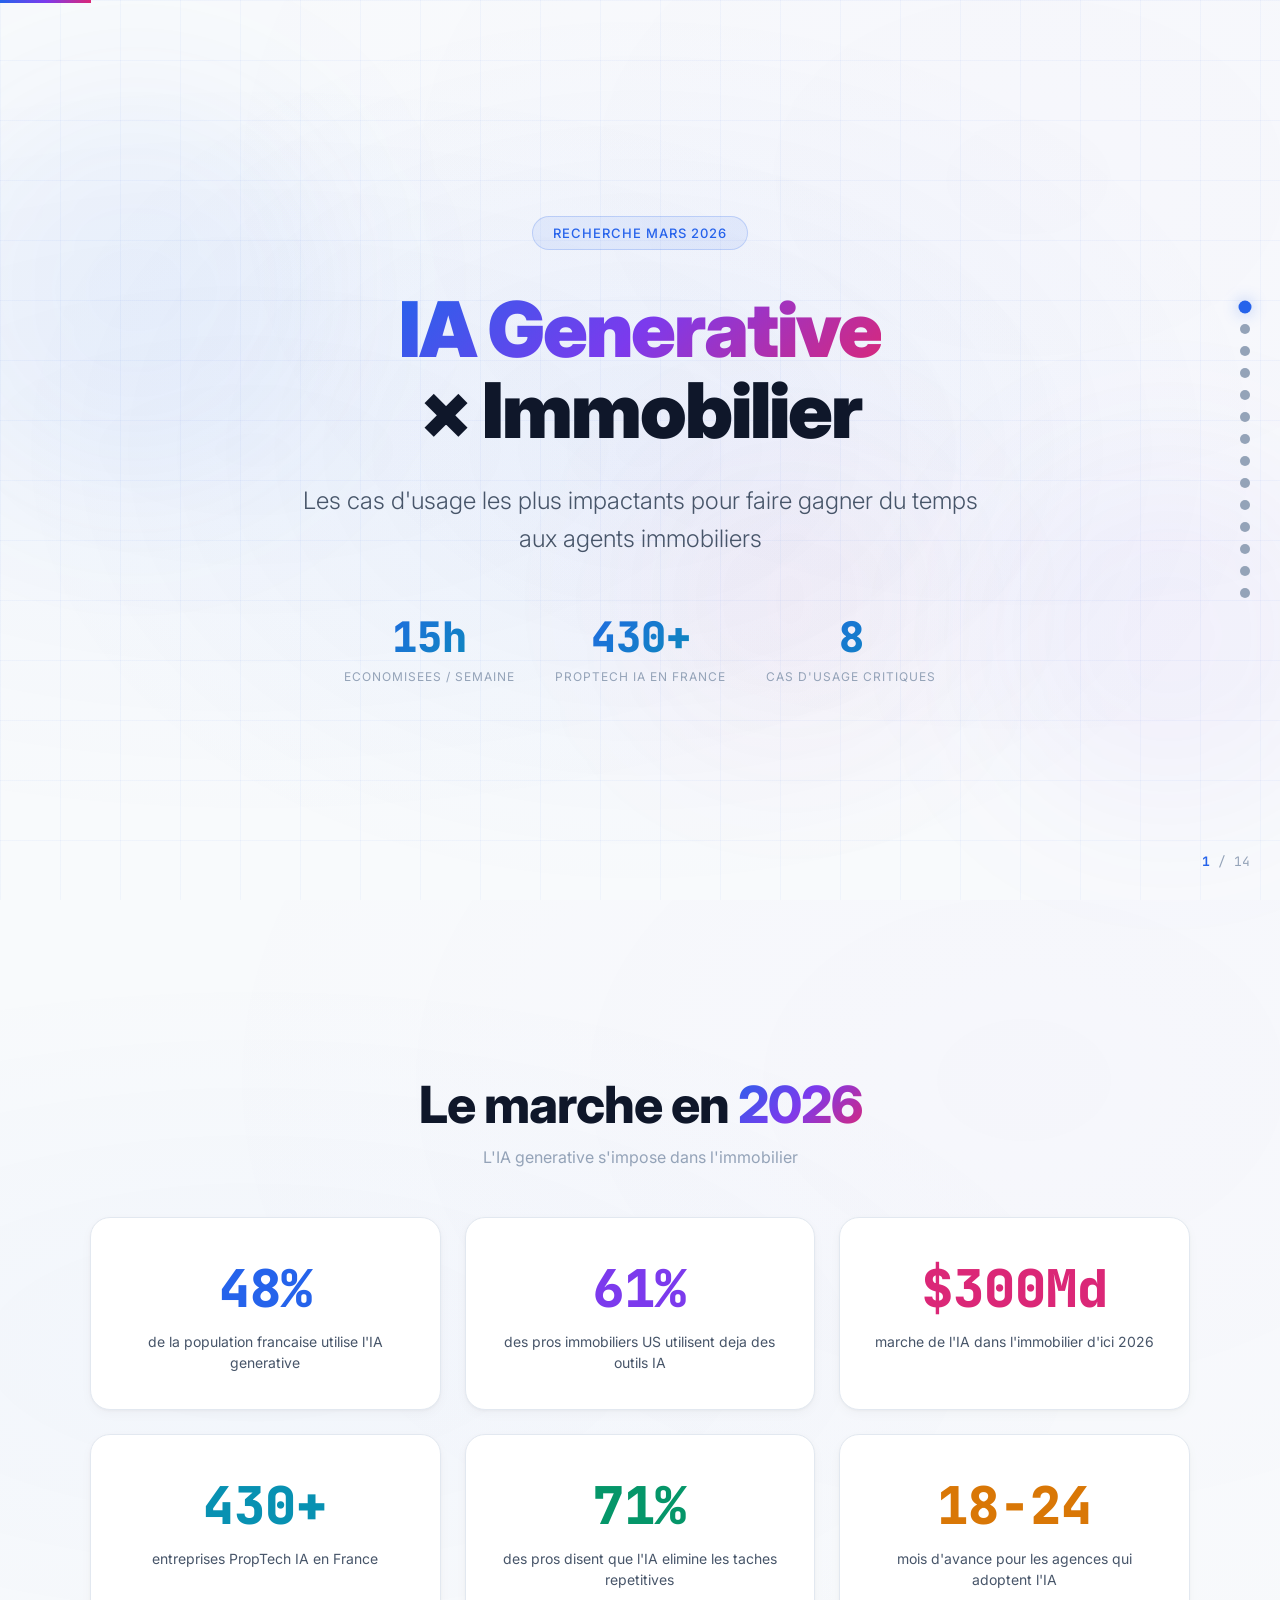
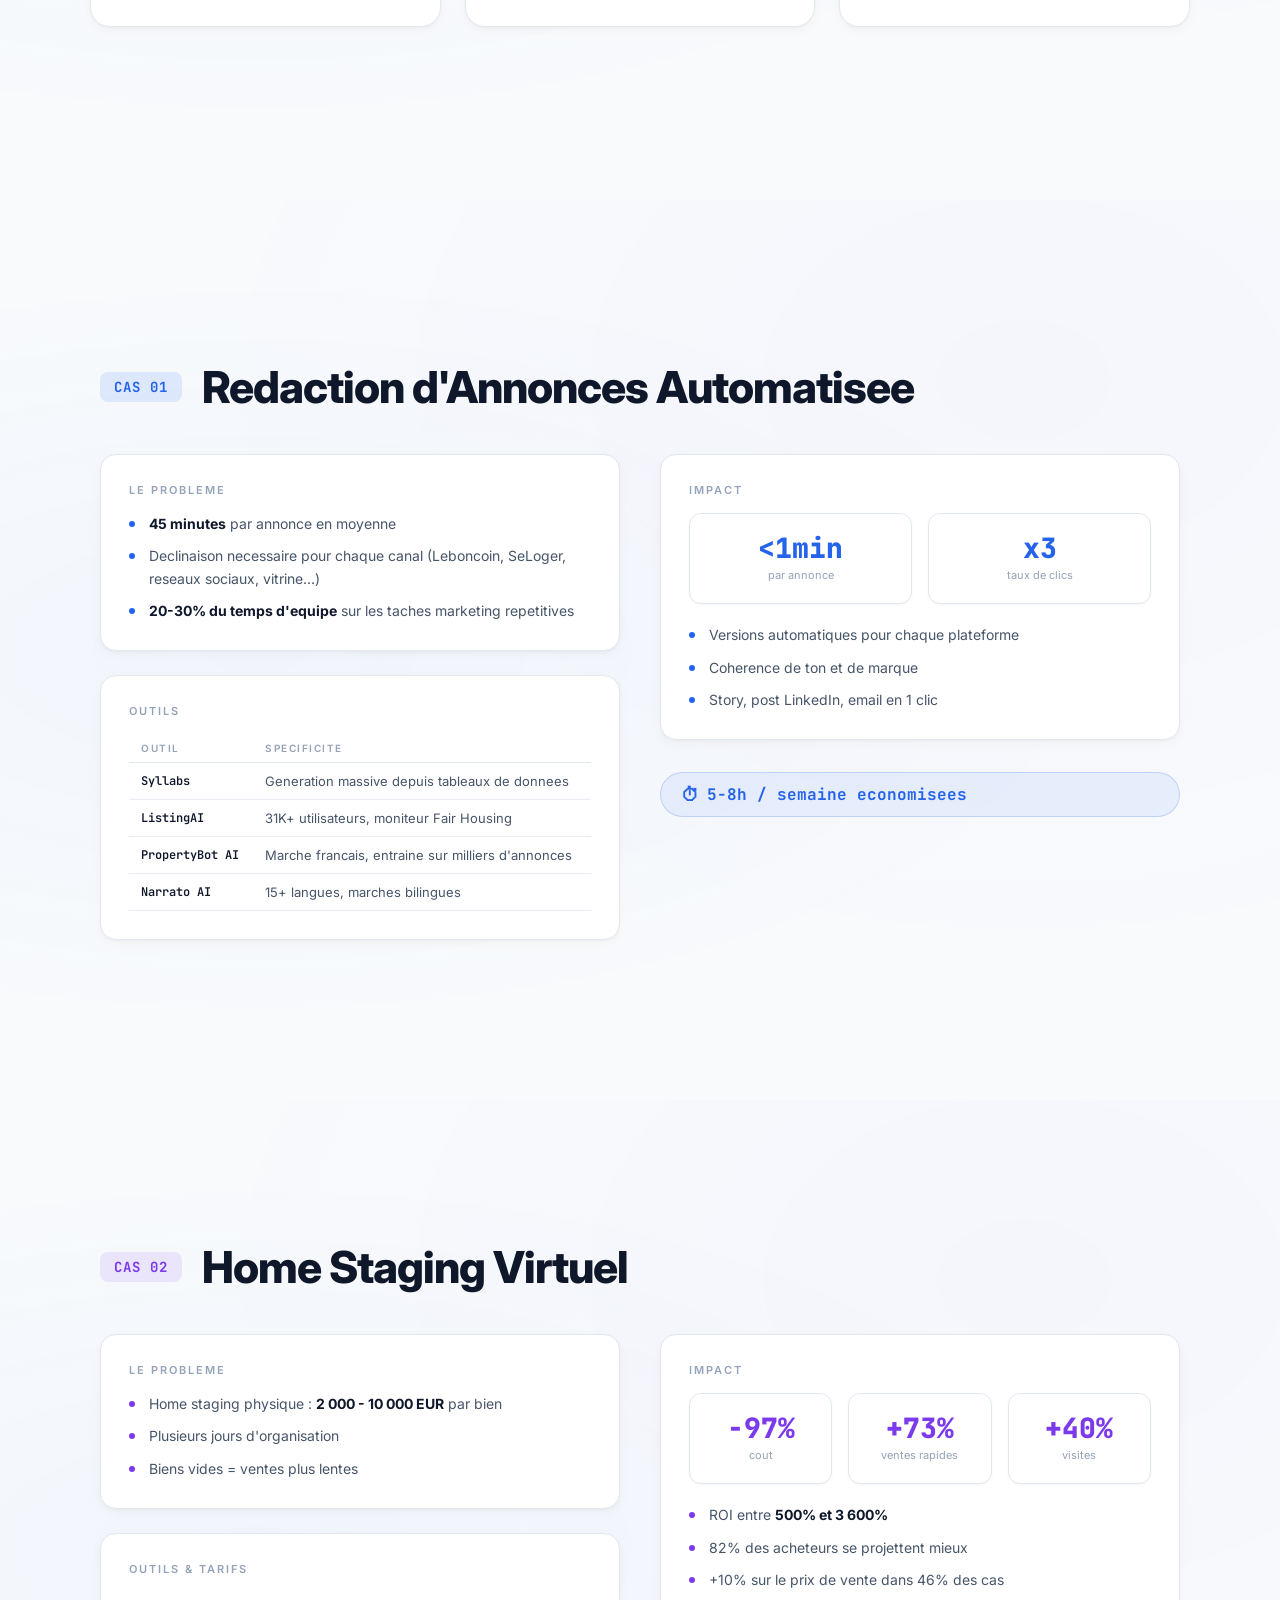
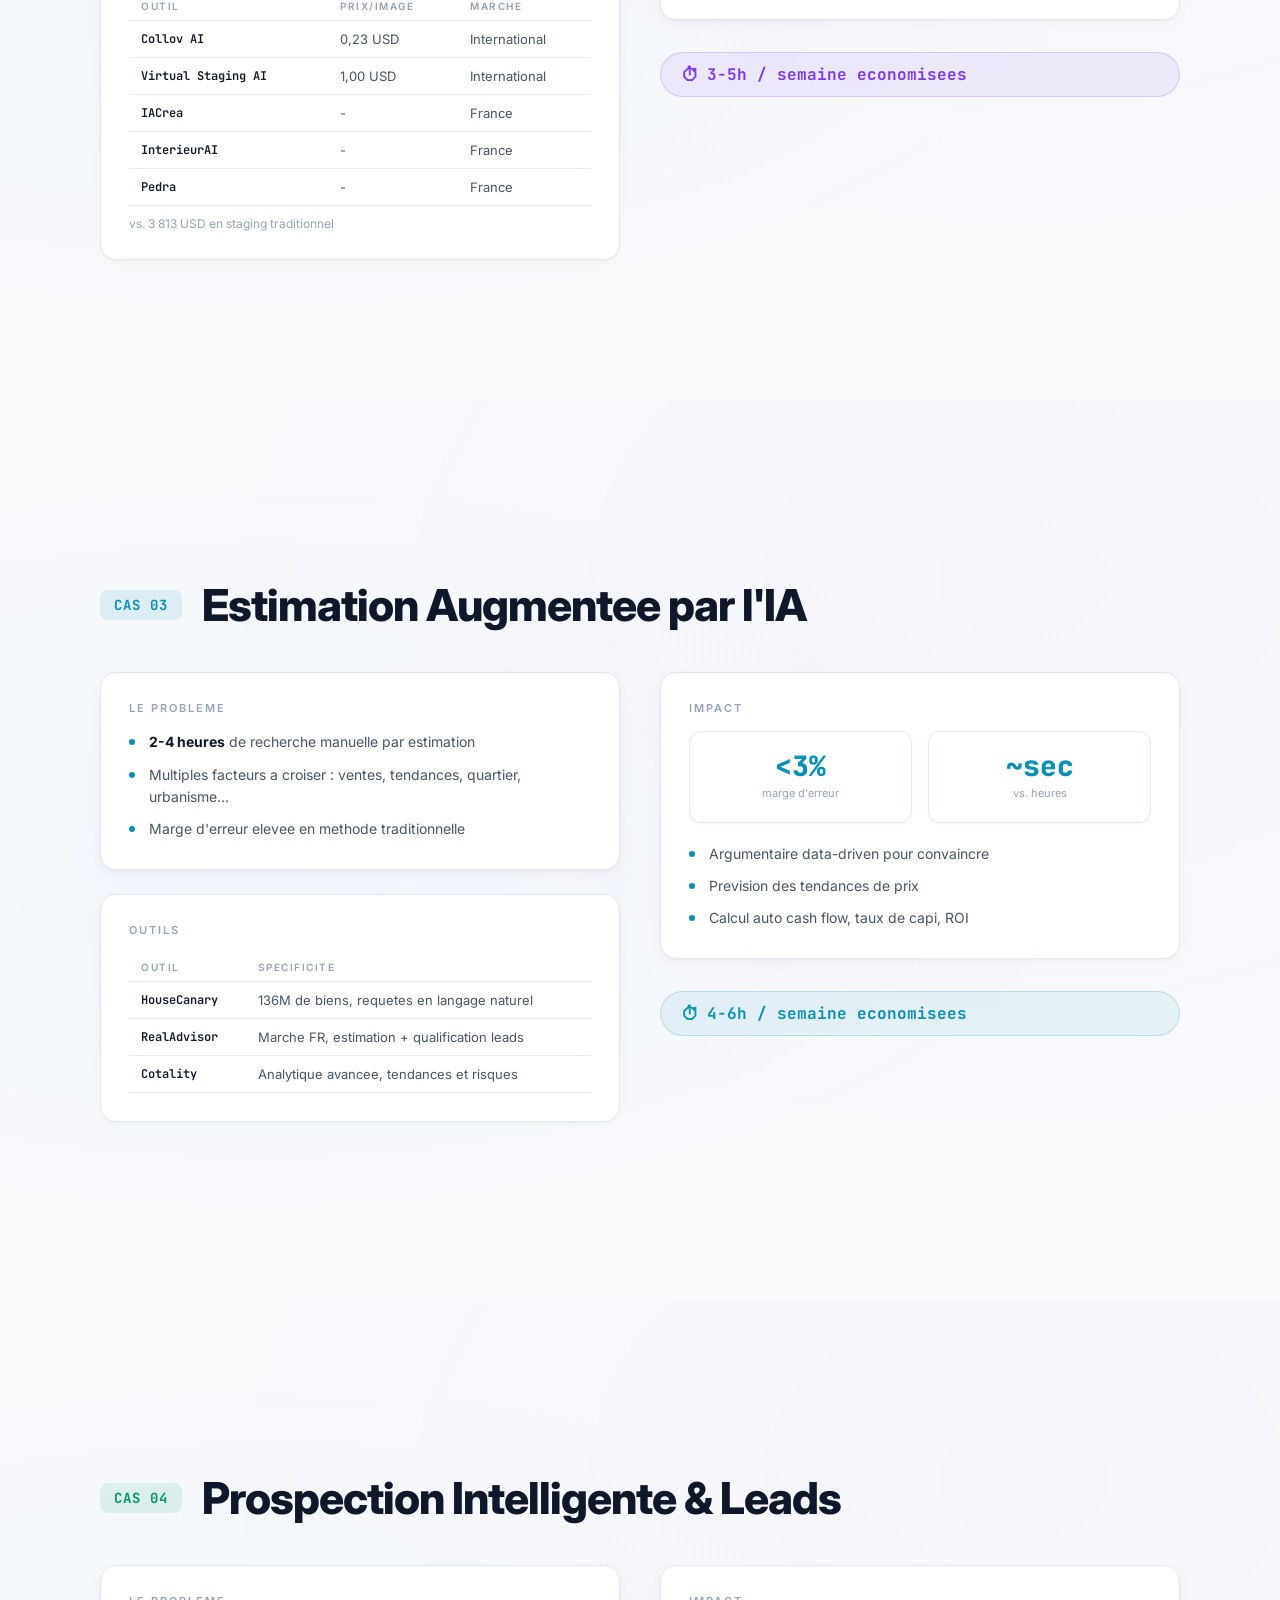
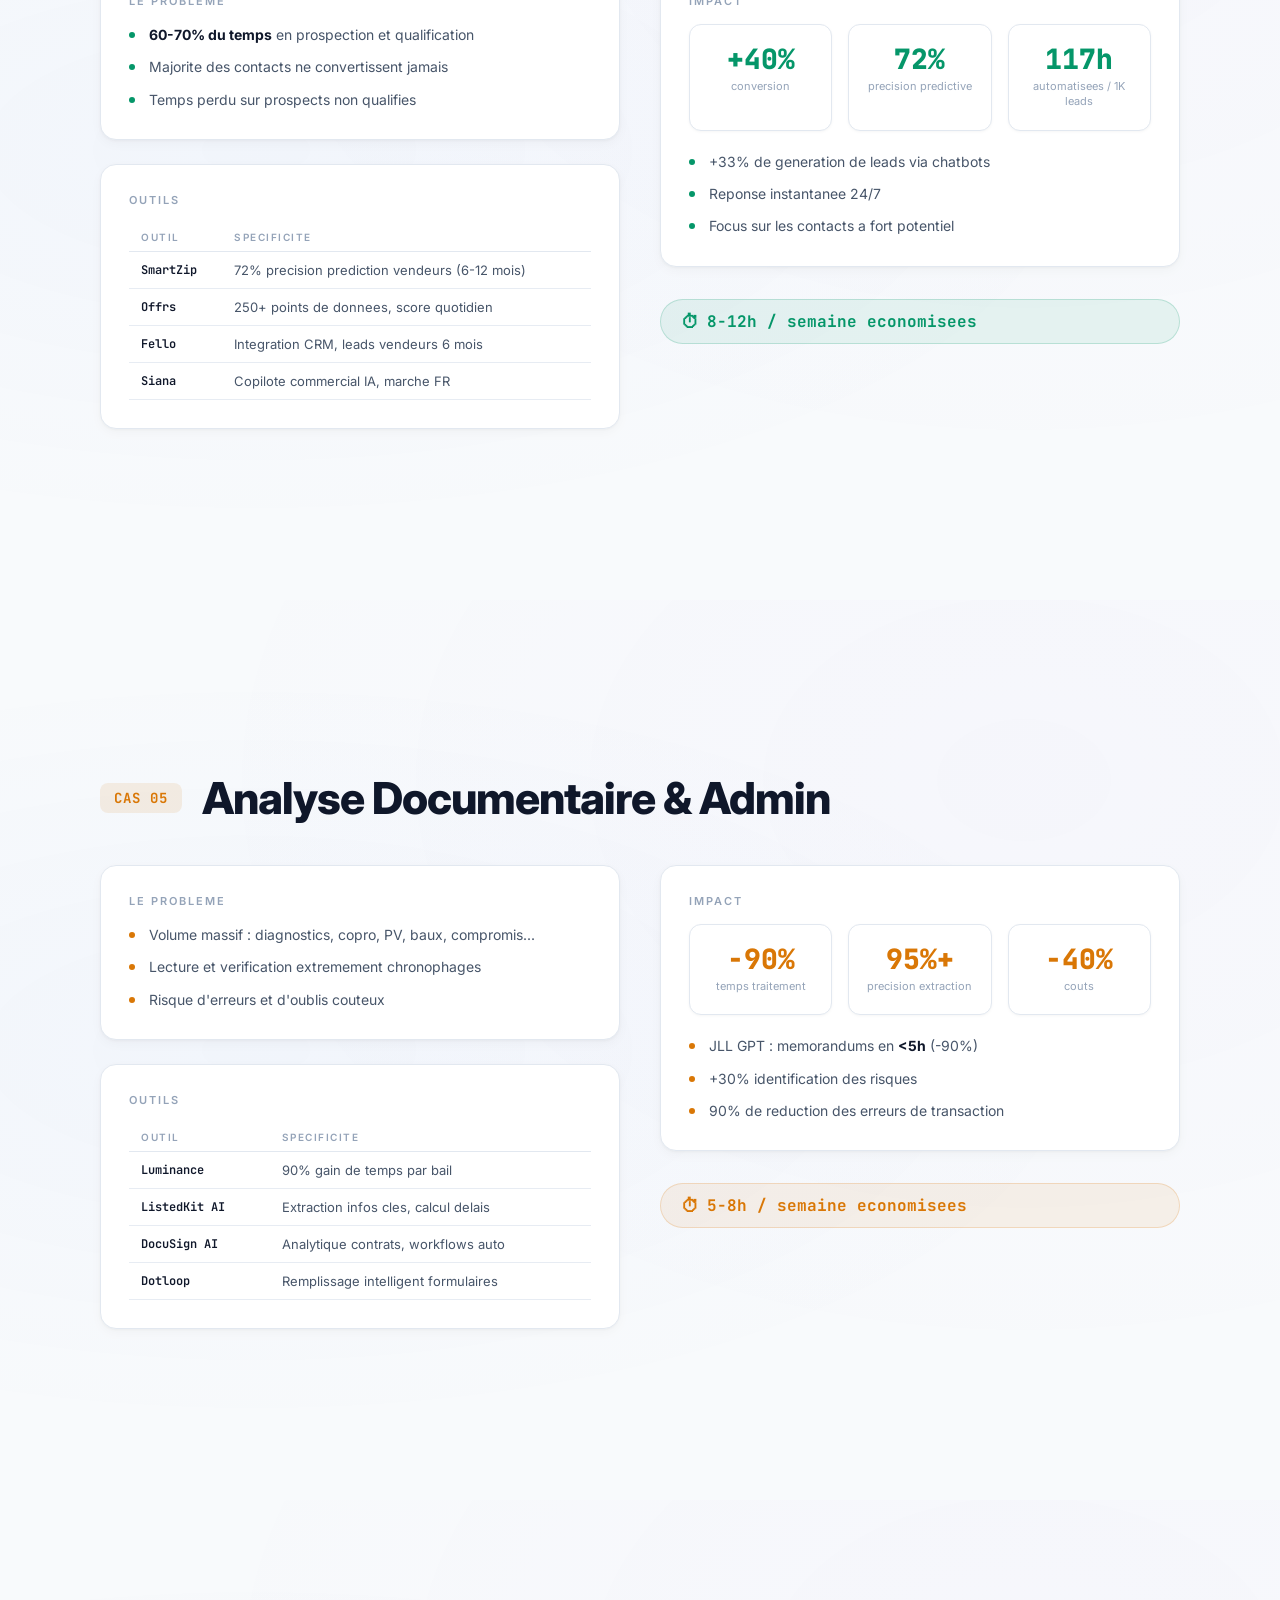
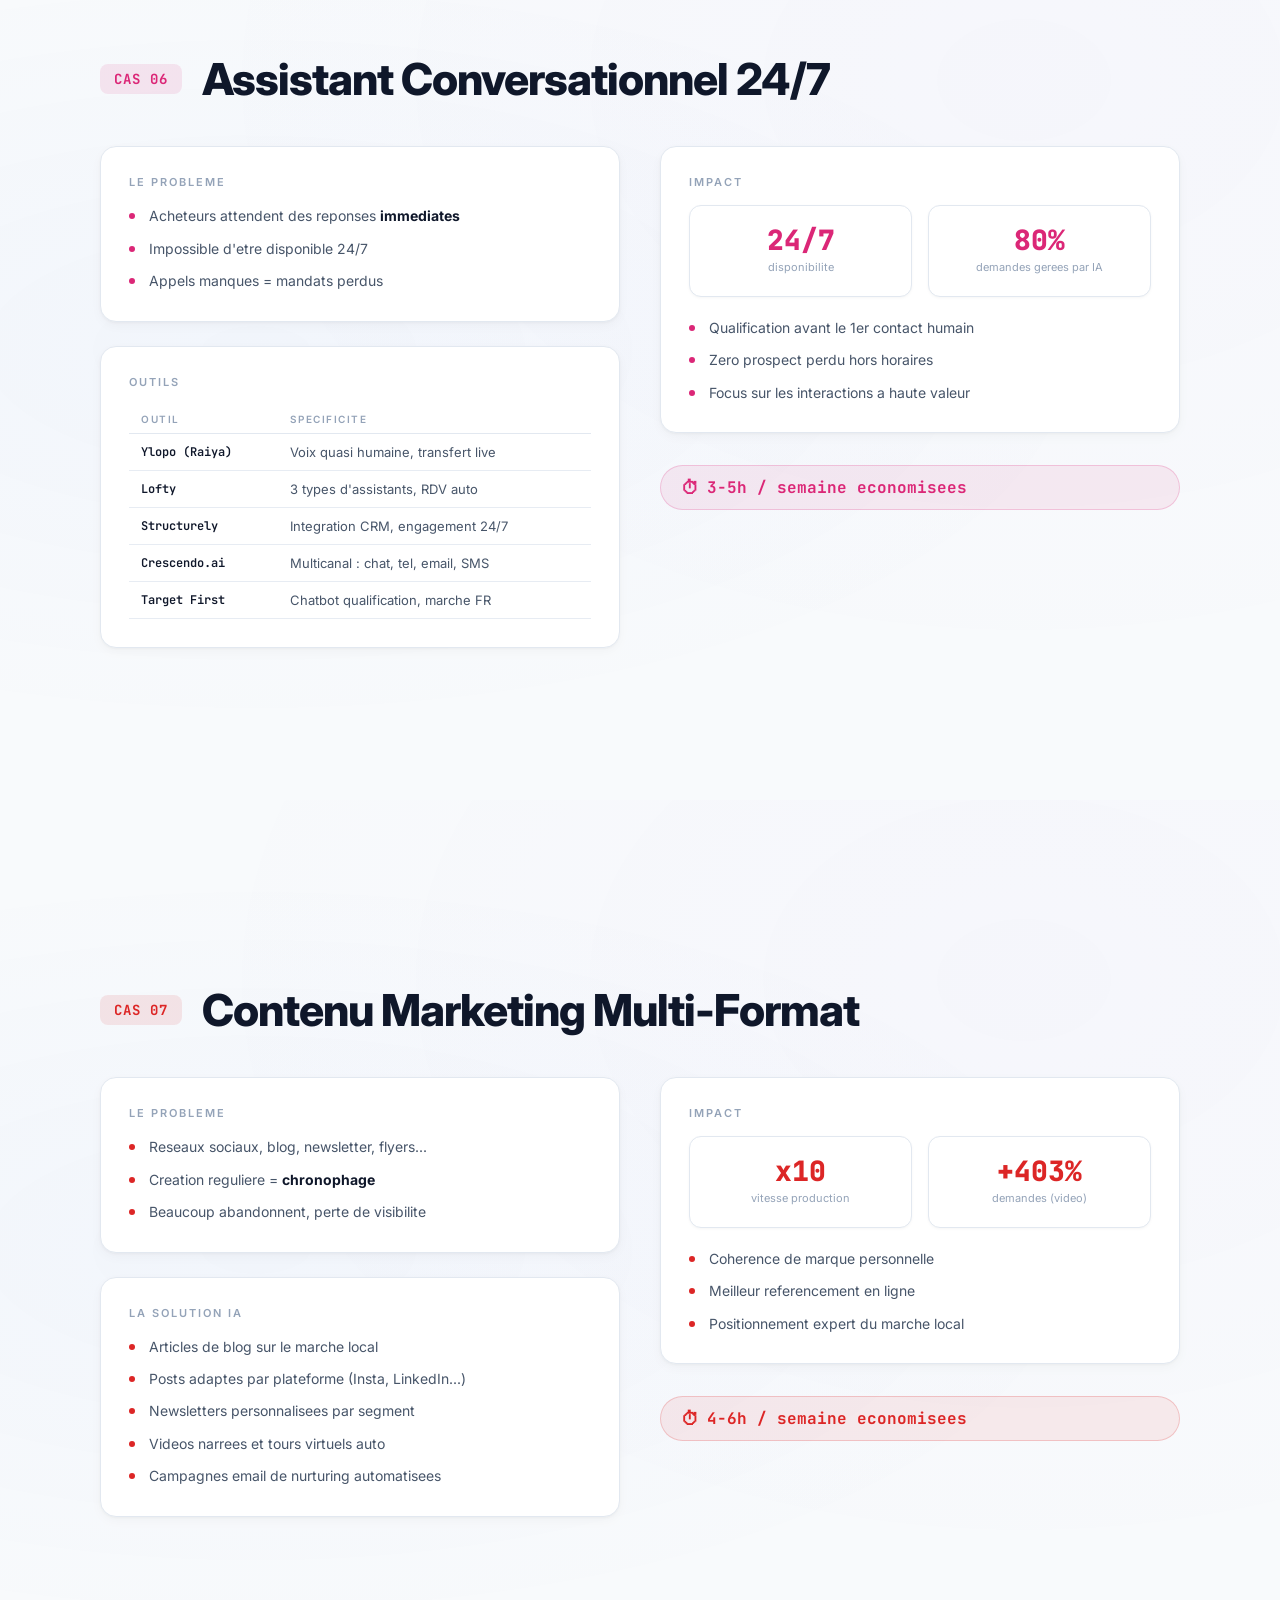
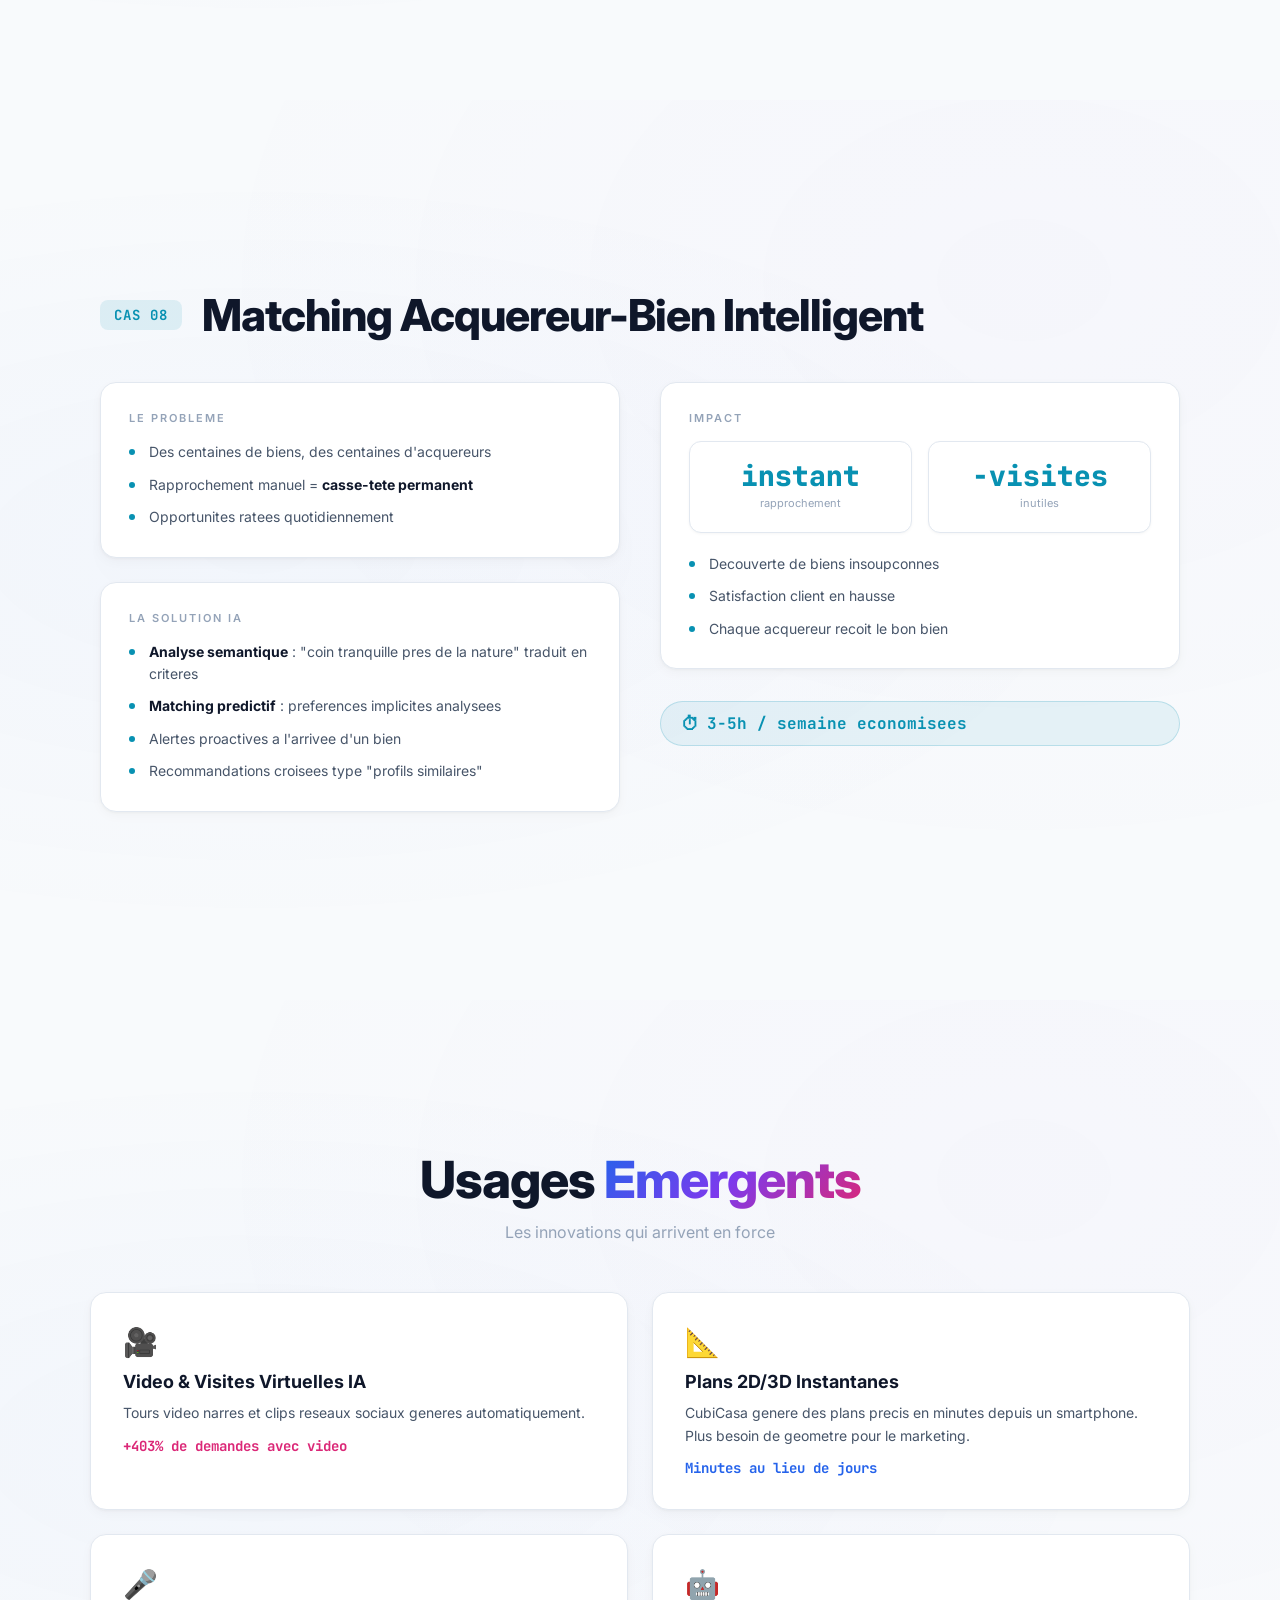
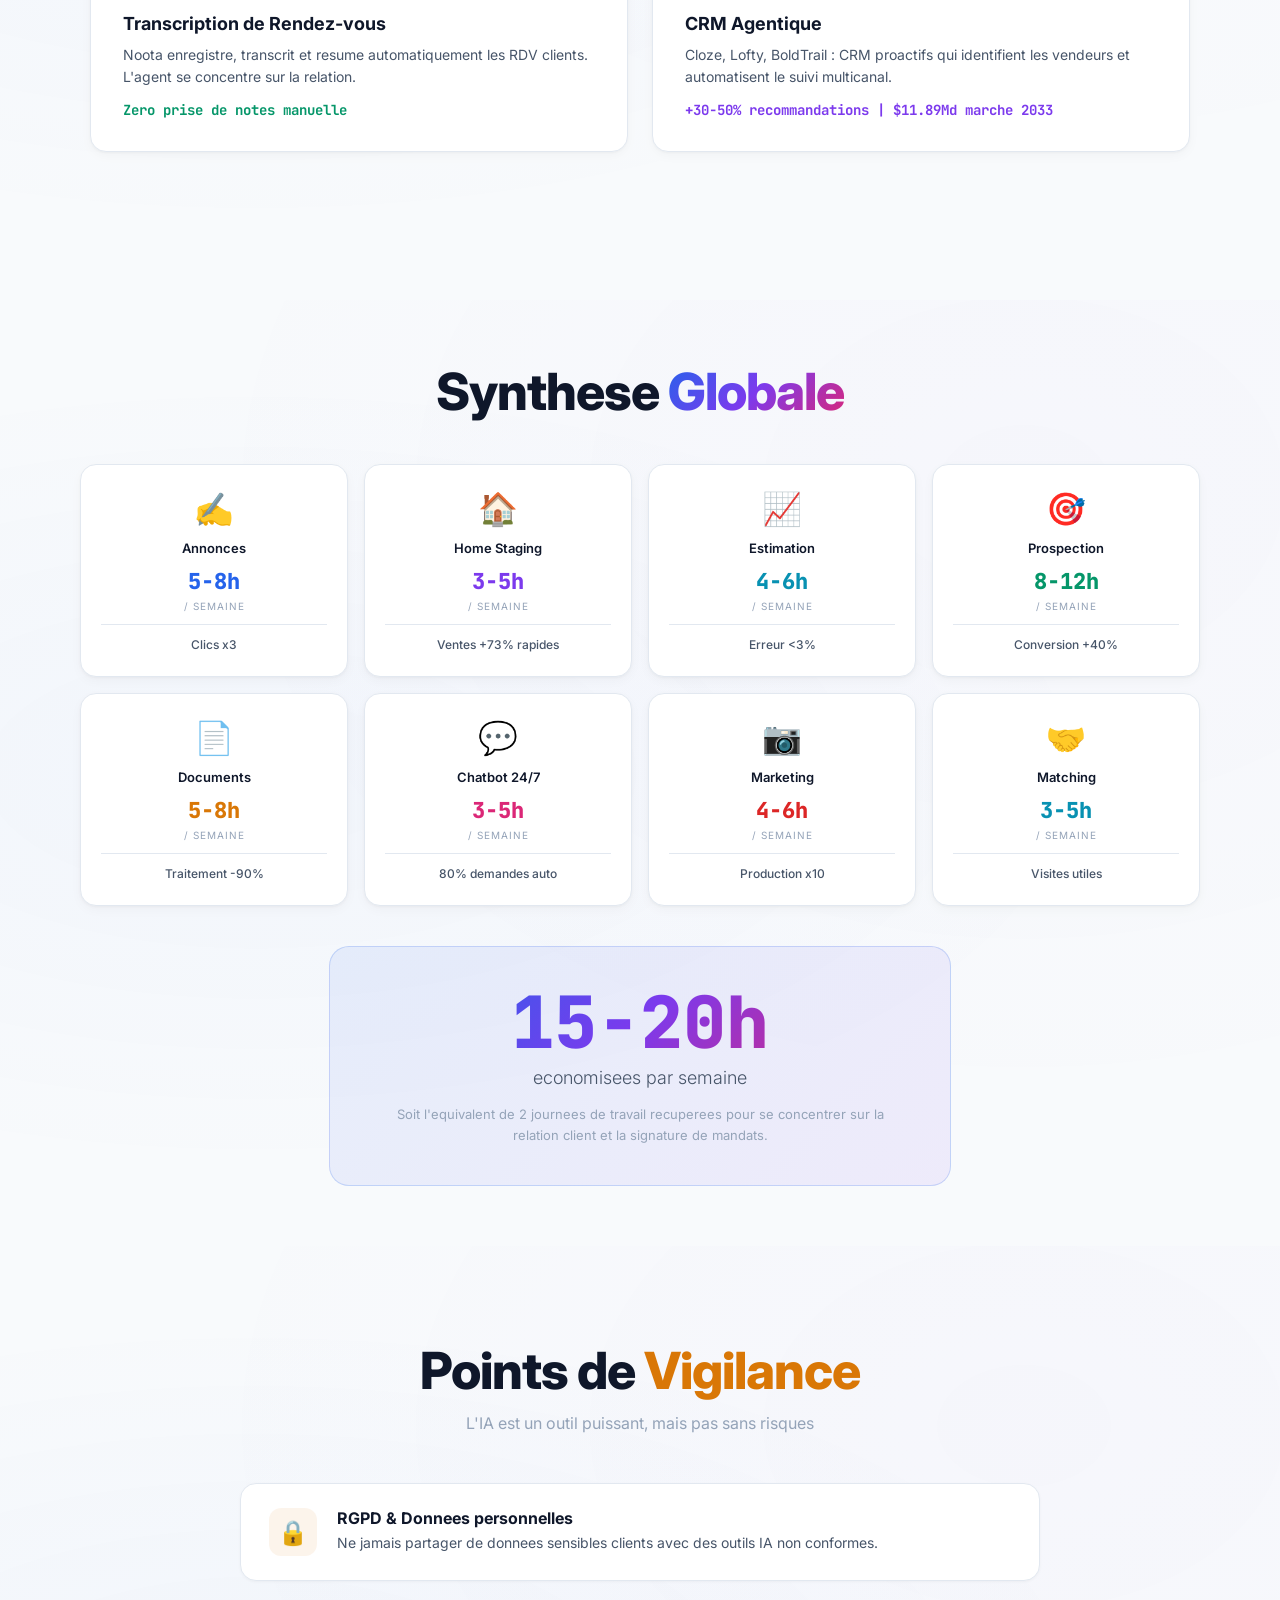
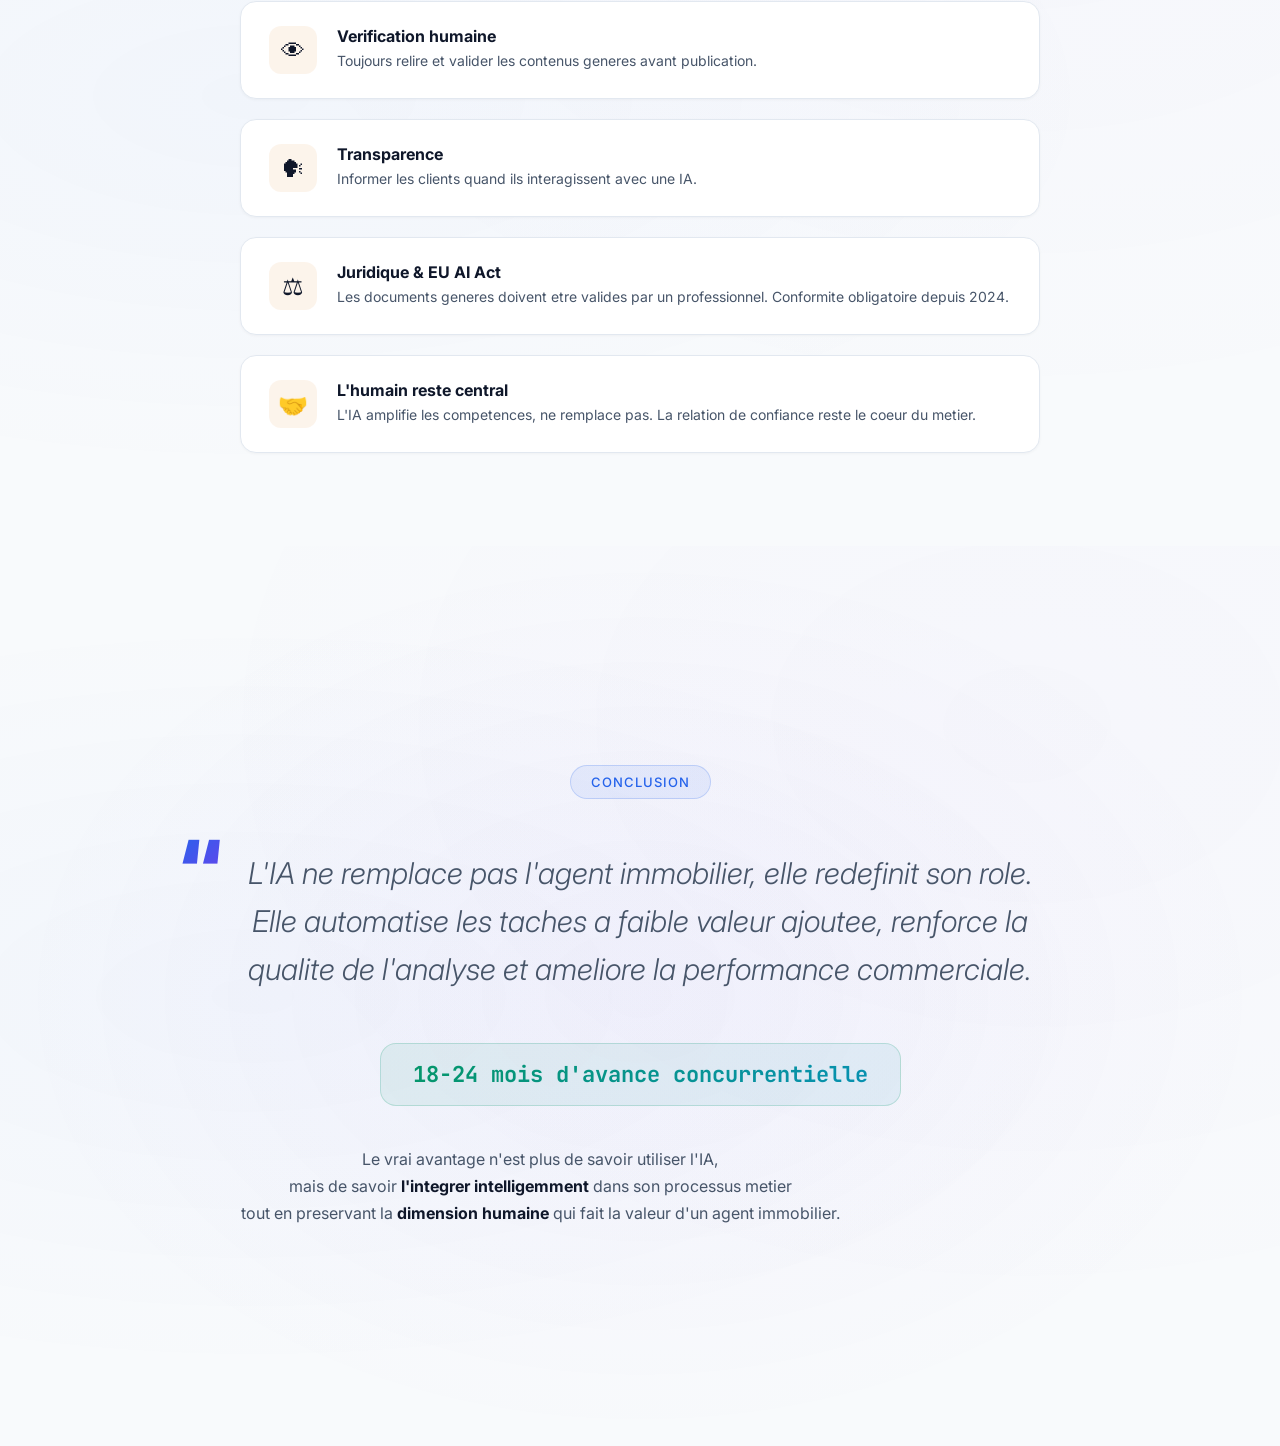
==== commit 6696ede0: "Switch presentation to light theme Update all CSS variables, rgba values, and card backgrounds from " ====
--- a/presentation-ia-immobilier.html
+++ b/presentation-ia-immobilier.html
@@ -8,21 +8,21 @@
   @import url('https://fonts.googleapis.com/css2?family=Inter:wght@300;400;500;600;700;800;900&family=JetBrains+Mono:wght@400;700&display=swap');
 
   :root {
-    --bg-dark: #0a0a0f;
-    --bg-card: #12121a;
-    --bg-card-hover: #1a1a2e;
-    --accent-blue: #4f8cff;
-    --accent-purple: #a855f7;
-    --accent-pink: #ec4899;
-    --accent-cyan: #06b6d4;
-    --accent-green: #10b981;
-    --accent-orange: #f59e0b;
-    --accent-red: #ef4444;
-    --text-primary: #f1f5f9;
-    --text-secondary: #94a3b8;
-    --text-muted: #64748b;
-    --border: #1e293b;
-    --glass: rgba(255,255,255,0.03);
+    --bg-dark: #f8fafc;
+    --bg-card: #ffffff;
+    --bg-card-hover: #f1f5f9;
+    --accent-blue: #2563eb;
+    --accent-purple: #7c3aed;
+    --accent-pink: #db2777;
+    --accent-cyan: #0891b2;
+    --accent-green: #059669;
+    --accent-orange: #d97706;
+    --accent-red: #dc2626;
+    --text-primary: #0f172a;
+    --text-secondary: #475569;
+    --text-muted: #94a3b8;
+    --border: #e2e8f0;
+    --glass: rgba(0,0,0,0.02);
   }
 
   * { margin: 0; padding: 0; box-sizing: border-box; }
@@ -57,8 +57,8 @@
     content: '';
     position: absolute;
     top: 0; left: 0; right: 0; bottom: 0;
-    background: radial-gradient(ellipse at 20% 50%, rgba(79,140,255,0.04) 0%, transparent 60%),
-                radial-gradient(ellipse at 80% 20%, rgba(168,85,247,0.03) 0%, transparent 60%);
+    background: radial-gradient(ellipse at 20% 50%, rgba(37,99,235,0.03) 0%, transparent 60%),
+                radial-gradient(ellipse at 80% 20%, rgba(124,58,237,0.02) 0%, transparent 60%);
     pointer-events: none;
   }
 
@@ -67,8 +67,8 @@
     position: fixed;
     top: 0; left: 0; width: 100%; height: 100%;
     background-image:
-      linear-gradient(rgba(79,140,255,0.03) 1px, transparent 1px),
-      linear-gradient(90deg, rgba(79,140,255,0.03) 1px, transparent 1px);
+      linear-gradient(rgba(37,99,235,0.04) 1px, transparent 1px),
+      linear-gradient(90deg, rgba(37,99,235,0.04) 1px, transparent 1px);
     background-size: 60px 60px;
     pointer-events: none;
     z-index: 0;
@@ -83,9 +83,9 @@
     animation: float 20s infinite ease-in-out;
   }
 
-  .orb-1 { width: 400px; height: 400px; background: rgba(79,140,255,0.08); top: 10%; left: -5%; animation-delay: 0s; }
-  .orb-2 { width: 350px; height: 350px; background: rgba(168,85,247,0.06); bottom: 10%; right: -5%; animation-delay: -7s; }
-  .orb-3 { width: 300px; height: 300px; background: rgba(236,72,153,0.05); top: 50%; left: 50%; animation-delay: -14s; }
+  .orb-1 { width: 400px; height: 400px; background: rgba(37,99,235,0.06); top: 10%; left: -5%; animation-delay: 0s; }
+  .orb-2 { width: 350px; height: 350px; background: rgba(124,58,237,0.05); bottom: 10%; right: -5%; animation-delay: -7s; }
+  .orb-3 { width: 300px; height: 300px; background: rgba(219,39,119,0.04); top: 50%; left: 50%; animation-delay: -14s; }
 
   @keyframes float {
     0%, 100% { transform: translate(0, 0) scale(1); }
@@ -118,7 +118,7 @@
 
   .nav-dot:hover, .nav-dot.active {
     background: var(--accent-blue);
-    box-shadow: 0 0 12px rgba(79,140,255,0.5);
+    box-shadow: 0 0 12px rgba(37,99,235,0.4);
     transform: scale(1.3);
   }
 
@@ -145,7 +145,7 @@
   /* ===== SLIDE 0: TITLE ===== */
   .title-slide {
     text-align: center;
-    background: radial-gradient(ellipse at center, rgba(79,140,255,0.08) 0%, transparent 70%);
+    background: radial-gradient(ellipse at center, rgba(37,99,235,0.05) 0%, transparent 70%);
   }
 
   .title-badge {
@@ -153,8 +153,8 @@
     align-items: center;
     gap: 8px;
     padding: 8px 20px;
-    background: rgba(79,140,255,0.1);
-    border: 1px solid rgba(79,140,255,0.2);
+    background: rgba(37,99,235,0.08);
+    border: 1px solid rgba(37,99,235,0.2);
     border-radius: 100px;
     font-size: 13px;
     font-weight: 500;
@@ -230,7 +230,7 @@
   }
 
   .context-card {
-    background: var(--glass);
+    background: var(--bg-card);
     border: 1px solid var(--border);
     border-radius: 20px;
     padding: 36px 28px;
@@ -238,6 +238,7 @@
     transition: all 0.4s cubic-bezier(0.4, 0, 0.2, 1);
     position: relative;
     overflow: hidden;
+    box-shadow: 0 1px 3px rgba(0,0,0,0.04), 0 4px 12px rgba(0,0,0,0.03);
   }
 
   .context-card::before {
@@ -248,11 +249,12 @@
     background: linear-gradient(90deg, var(--accent-blue), var(--accent-purple));
     opacity: 0;
     transition: opacity 0.3s;
+    border-radius: 20px 20px 0 0;
   }
 
   .context-card:hover {
     transform: translateY(-4px);
-    border-color: rgba(79,140,255,0.3);
+    border-color: rgba(37,99,235,0.2);
     background: var(--bg-card-hover);
   }
 
@@ -316,10 +318,11 @@
   }
 
   .case-section {
-    background: var(--glass);
+    background: var(--bg-card);
     border: 1px solid var(--border);
     border-radius: 16px;
     padding: 28px;
+    box-shadow: 0 1px 3px rgba(0,0,0,0.04), 0 4px 12px rgba(0,0,0,0.03);
   }
 
   .case-section-title {
@@ -383,7 +386,7 @@
     padding: 10px 12px;
     font-size: 13px;
     color: var(--text-secondary);
-    border-bottom: 1px solid rgba(30,41,59,0.5);
+    border-bottom: 1px solid rgba(226,232,240,0.8);
   }
 
   .tools-table td:first-child {
@@ -394,7 +397,7 @@
   }
 
   .tools-table tr:hover td {
-    background: rgba(79,140,255,0.03);
+    background: rgba(37,99,235,0.04);
   }
 
   /* ===== METRIC BOXES ===== */
@@ -407,16 +410,17 @@
   .metric-box {
     flex: 1;
     min-width: 100px;
-    background: var(--glass);
+    background: var(--bg-card);
     border: 1px solid var(--border);
     border-radius: 12px;
     padding: 20px 16px;
     text-align: center;
     transition: all 0.3s;
+    box-shadow: 0 1px 3px rgba(0,0,0,0.04);
   }
 
   .metric-box:hover {
-    border-color: rgba(79,140,255,0.3);
+    border-color: rgba(37,99,235,0.2);
     transform: translateY(-2px);
   }
 
@@ -462,7 +466,7 @@
   }
 
   .synthesis-card {
-    background: var(--glass);
+    background: var(--bg-card);
     border: 1px solid var(--border);
     border-radius: 16px;
     padding: 24px 20px;
@@ -470,11 +474,12 @@
     transition: all 0.4s;
     position: relative;
     overflow: hidden;
+    box-shadow: 0 1px 3px rgba(0,0,0,0.04), 0 4px 12px rgba(0,0,0,0.03);
   }
 
   .synthesis-card:hover {
     transform: translateY(-6px) scale(1.02);
-    border-color: rgba(79,140,255,0.4);
+    border-color: rgba(37,99,235,0.3);
   }
 
   .synthesis-card::after {
@@ -522,8 +527,8 @@
   /* ===== TOTAL BOX ===== */
   .total-box {
     margin-top: 40px;
-    background: linear-gradient(135deg, rgba(79,140,255,0.1), rgba(168,85,247,0.1));
-    border: 1px solid rgba(79,140,255,0.3);
+    background: linear-gradient(135deg, rgba(37,99,235,0.08), rgba(124,58,237,0.08));
+    border: 1px solid rgba(37,99,235,0.2);
     border-radius: 20px;
     padding: 40px 60px;
     text-align: center;
@@ -567,15 +572,16 @@
   }
 
   .bonus-card {
-    background: var(--glass);
+    background: var(--bg-card);
     border: 1px solid var(--border);
     border-radius: 16px;
     padding: 32px;
     transition: all 0.3s;
+    box-shadow: 0 1px 3px rgba(0,0,0,0.04), 0 4px 12px rgba(0,0,0,0.03);
   }
 
   .bonus-card:hover {
-    border-color: rgba(168,85,247,0.3);
+    border-color: rgba(124,58,237,0.2);
     transform: translateY(-3px);
   }
 
@@ -616,15 +622,16 @@
     display: flex;
     gap: 20px;
     align-items: flex-start;
-    background: var(--glass);
+    background: var(--bg-card);
     border: 1px solid var(--border);
     border-radius: 16px;
     padding: 24px 28px;
     transition: all 0.3s;
+    box-shadow: 0 1px 3px rgba(0,0,0,0.04);
   }
 
   .vigilance-item:hover {
-    border-color: rgba(245,158,11,0.3);
+    border-color: rgba(217,119,6,0.2);
     transform: translateX(4px);
   }
 
@@ -636,7 +643,7 @@
     display: flex;
     align-items: center;
     justify-content: center;
-    background: rgba(245,158,11,0.1);
+    background: rgba(217,119,6,0.08);
     border-radius: 12px;
   }
 
@@ -655,7 +662,7 @@
   /* ===== CONCLUSION SLIDE ===== */
   .conclusion-slide {
     text-align: center;
-    background: radial-gradient(ellipse at center, rgba(168,85,247,0.06) 0%, transparent 70%);
+    background: radial-gradient(ellipse at center, rgba(124,58,237,0.04) 0%, transparent 70%);
   }
 
   .conclusion-quote {
@@ -689,8 +696,8 @@
     align-items: center;
     gap: 12px;
     padding: 16px 32px;
-    background: linear-gradient(135deg, rgba(16,185,129,0.1), rgba(6,182,212,0.1));
-    border: 1px solid rgba(16,185,129,0.3);
+    background: linear-gradient(135deg, rgba(5,150,105,0.08), rgba(8,145,178,0.08));
+    border: 1px solid rgba(5,150,105,0.2);
     border-radius: 16px;
     margin-bottom: 40px;
   }
@@ -731,37 +738,37 @@
   /* ===== COLOR THEMES PER CASE ===== */
   .theme-blue .case-number { background: rgba(79,140,255,0.15); color: var(--accent-blue); }
   .theme-blue .metric-value { color: var(--accent-blue); }
-  .theme-blue .time-badge { background: rgba(79,140,255,0.1); border: 1px solid rgba(79,140,255,0.3); color: var(--accent-blue); }
+  .theme-blue .time-badge { background: rgba(37,99,235,0.08); border: 1px solid rgba(37,99,235,0.2); color: var(--accent-blue); }
   .theme-blue .case-section li::before { background: var(--accent-blue); }
 
-  .theme-purple .case-number { background: rgba(168,85,247,0.15); color: var(--accent-purple); }
+  .theme-purple .case-number { background: rgba(124,58,237,0.1); color: var(--accent-purple); }
   .theme-purple .metric-value { color: var(--accent-purple); }
-  .theme-purple .time-badge { background: rgba(168,85,247,0.1); border: 1px solid rgba(168,85,247,0.3); color: var(--accent-purple); }
+  .theme-purple .time-badge { background: rgba(124,58,237,0.08); border: 1px solid rgba(124,58,237,0.2); color: var(--accent-purple); }
   .theme-purple .case-section li::before { background: var(--accent-purple); }
 
-  .theme-pink .case-number { background: rgba(236,72,153,0.15); color: var(--accent-pink); }
+  .theme-pink .case-number { background: rgba(219,39,119,0.1); color: var(--accent-pink); }
   .theme-pink .metric-value { color: var(--accent-pink); }
-  .theme-pink .time-badge { background: rgba(236,72,153,0.1); border: 1px solid rgba(236,72,153,0.3); color: var(--accent-pink); }
+  .theme-pink .time-badge { background: rgba(219,39,119,0.08); border: 1px solid rgba(219,39,119,0.2); color: var(--accent-pink); }
   .theme-pink .case-section li::before { background: var(--accent-pink); }
 
-  .theme-cyan .case-number { background: rgba(6,182,212,0.15); color: var(--accent-cyan); }
+  .theme-cyan .case-number { background: rgba(8,145,178,0.1); color: var(--accent-cyan); }
   .theme-cyan .metric-value { color: var(--accent-cyan); }
-  .theme-cyan .time-badge { background: rgba(6,182,212,0.1); border: 1px solid rgba(6,182,212,0.3); color: var(--accent-cyan); }
+  .theme-cyan .time-badge { background: rgba(8,145,178,0.08); border: 1px solid rgba(8,145,178,0.2); color: var(--accent-cyan); }
   .theme-cyan .case-section li::before { background: var(--accent-cyan); }
 
-  .theme-green .case-number { background: rgba(16,185,129,0.15); color: var(--accent-green); }
+  .theme-green .case-number { background: rgba(5,150,105,0.1); color: var(--accent-green); }
   .theme-green .metric-value { color: var(--accent-green); }
-  .theme-green .time-badge { background: rgba(16,185,129,0.1); border: 1px solid rgba(16,185,129,0.3); color: var(--accent-green); }
+  .theme-green .time-badge { background: rgba(5,150,105,0.08); border: 1px solid rgba(5,150,105,0.2); color: var(--accent-green); }
   .theme-green .case-section li::before { background: var(--accent-green); }
 
-  .theme-orange .case-number { background: rgba(245,158,11,0.15); color: var(--accent-orange); }
+  .theme-orange .case-number { background: rgba(217,119,6,0.1); color: var(--accent-orange); }
   .theme-orange .metric-value { color: var(--accent-orange); }
-  .theme-orange .time-badge { background: rgba(245,158,11,0.1); border: 1px solid rgba(245,158,11,0.3); color: var(--accent-orange); }
+  .theme-orange .time-badge { background: rgba(217,119,6,0.08); border: 1px solid rgba(217,119,6,0.2); color: var(--accent-orange); }
   .theme-orange .case-section li::before { background: var(--accent-orange); }
 
-  .theme-red .case-number { background: rgba(239,68,68,0.15); color: var(--accent-red); }
+  .theme-red .case-number { background: rgba(220,38,38,0.1); color: var(--accent-red); }
   .theme-red .metric-value { color: var(--accent-red); }
-  .theme-red .time-badge { background: rgba(239,68,68,0.1); border: 1px solid rgba(239,68,68,0.3); color: var(--accent-red); }
+  .theme-red .time-badge { background: rgba(220,38,38,0.08); border: 1px solid rgba(220,38,38,0.2); color: var(--accent-red); }
   .theme-red .case-section li::before { background: var(--accent-red); }
 
   /* ===== ANIMATIONS ===== */
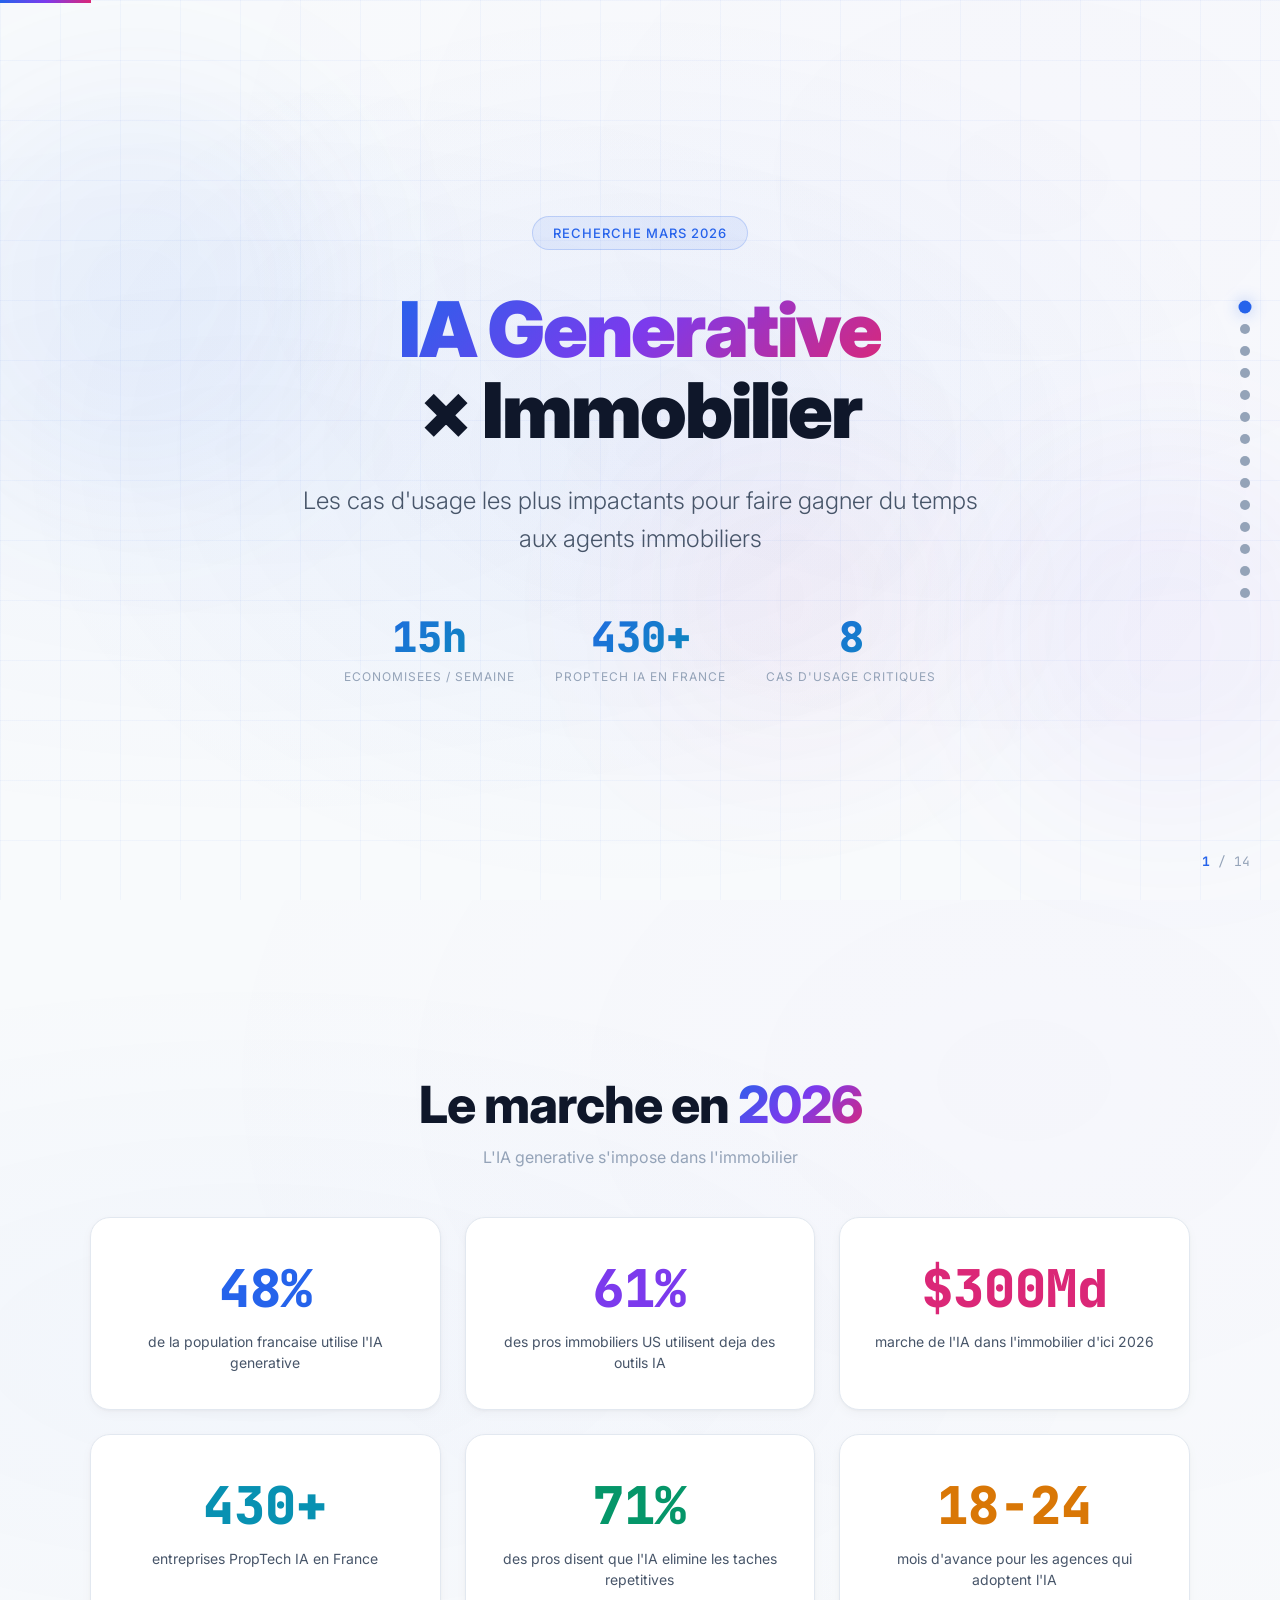
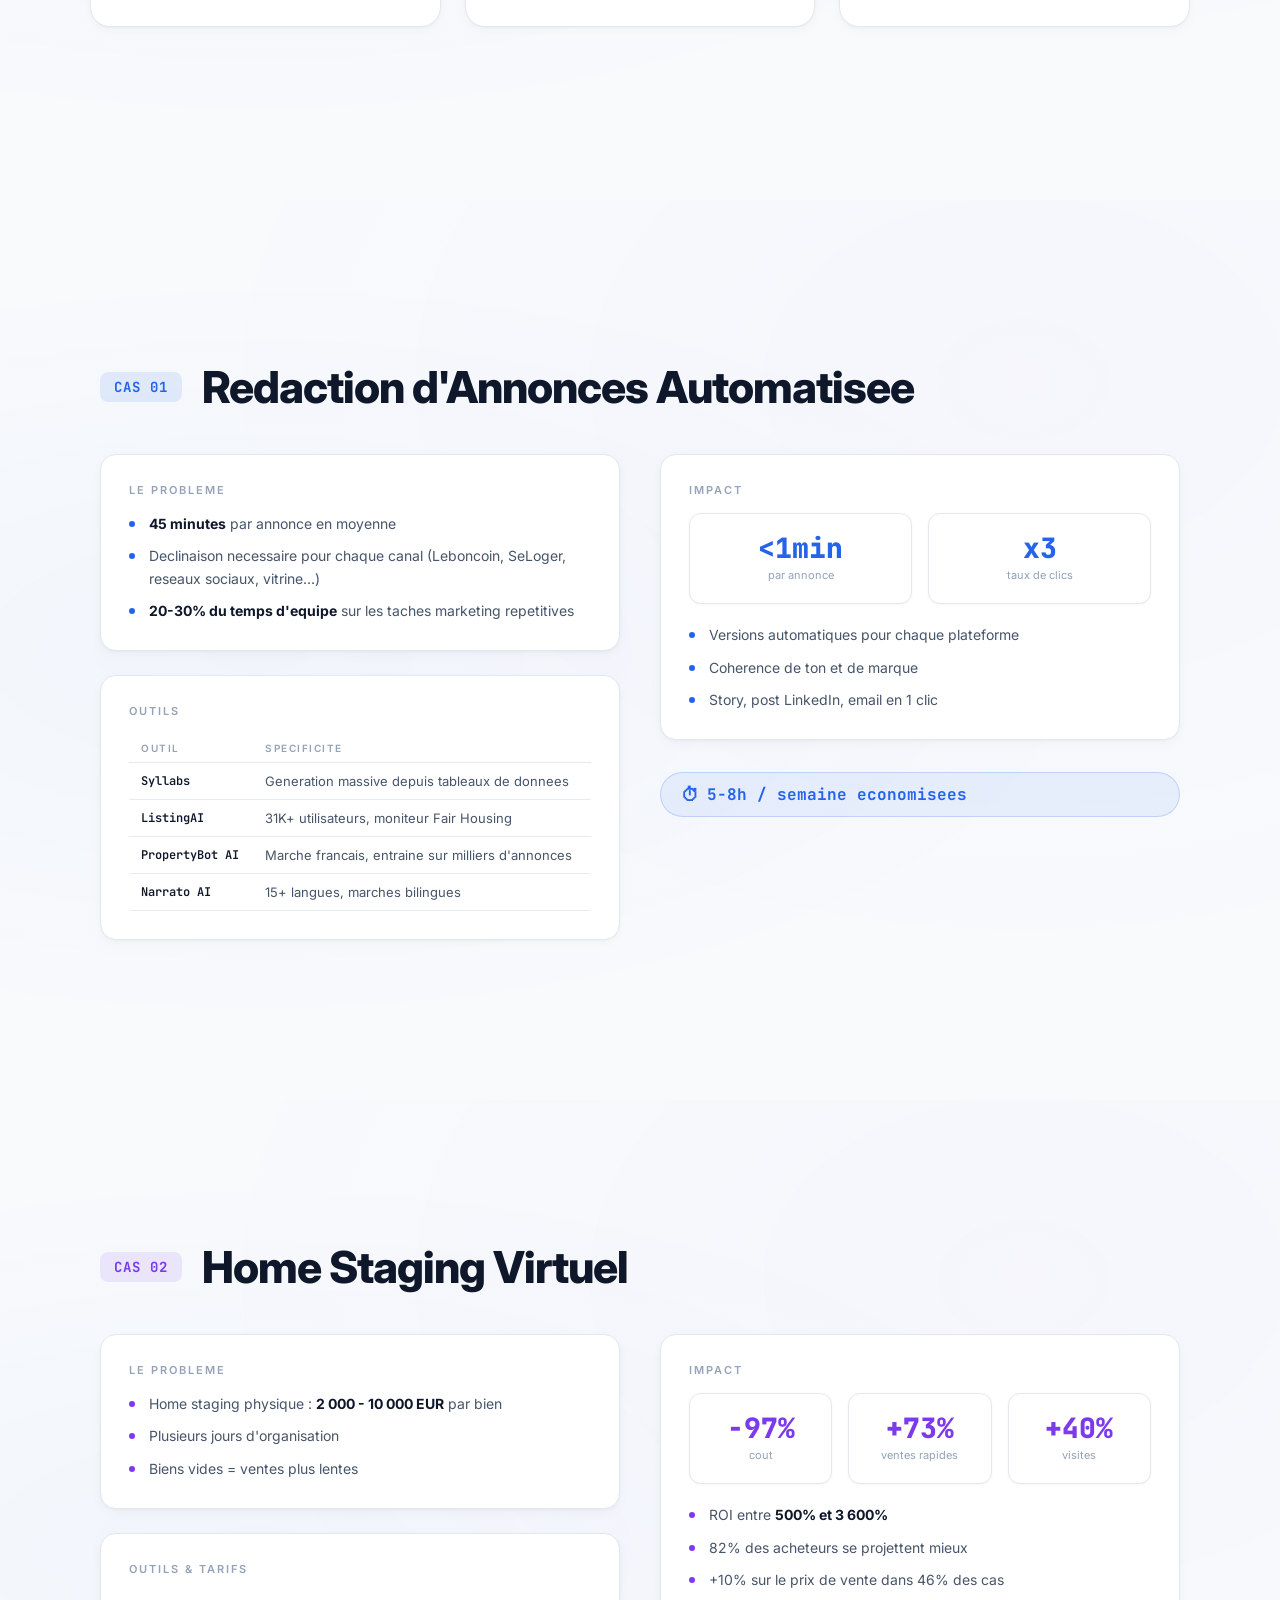
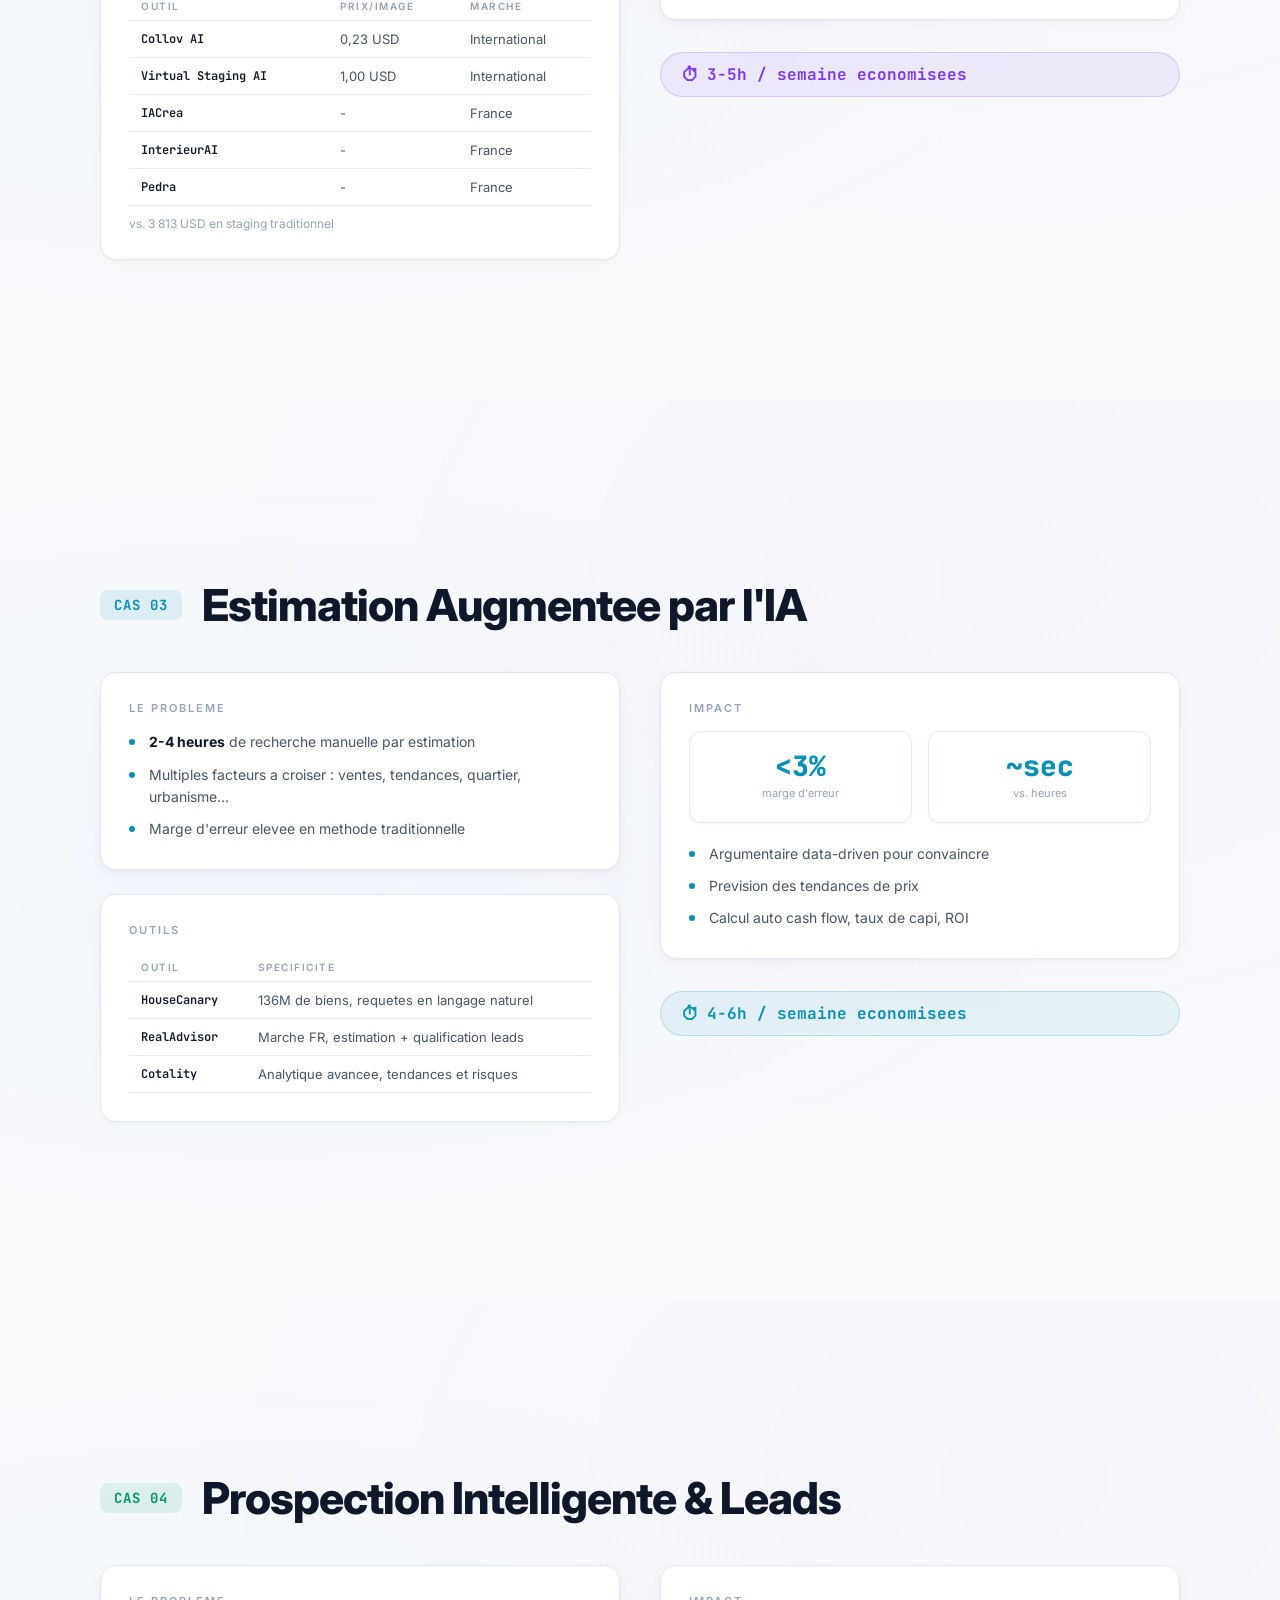
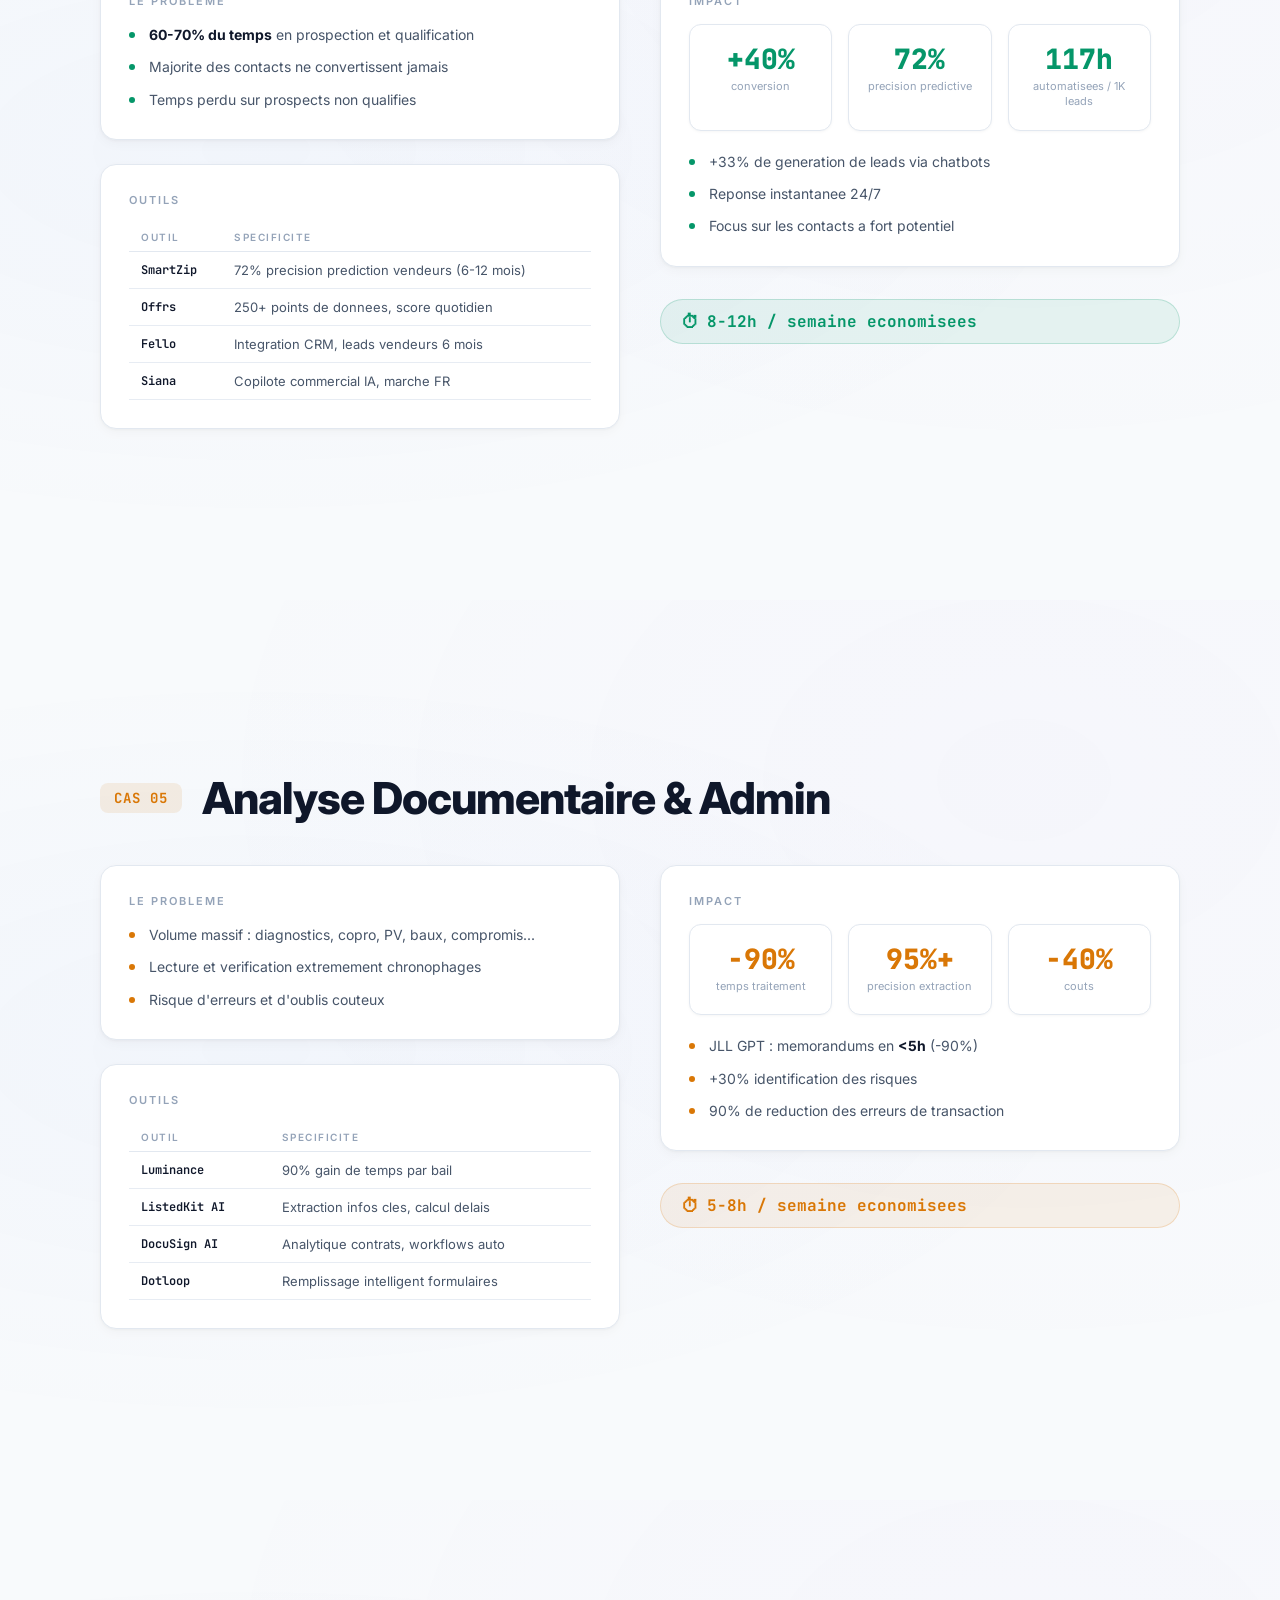
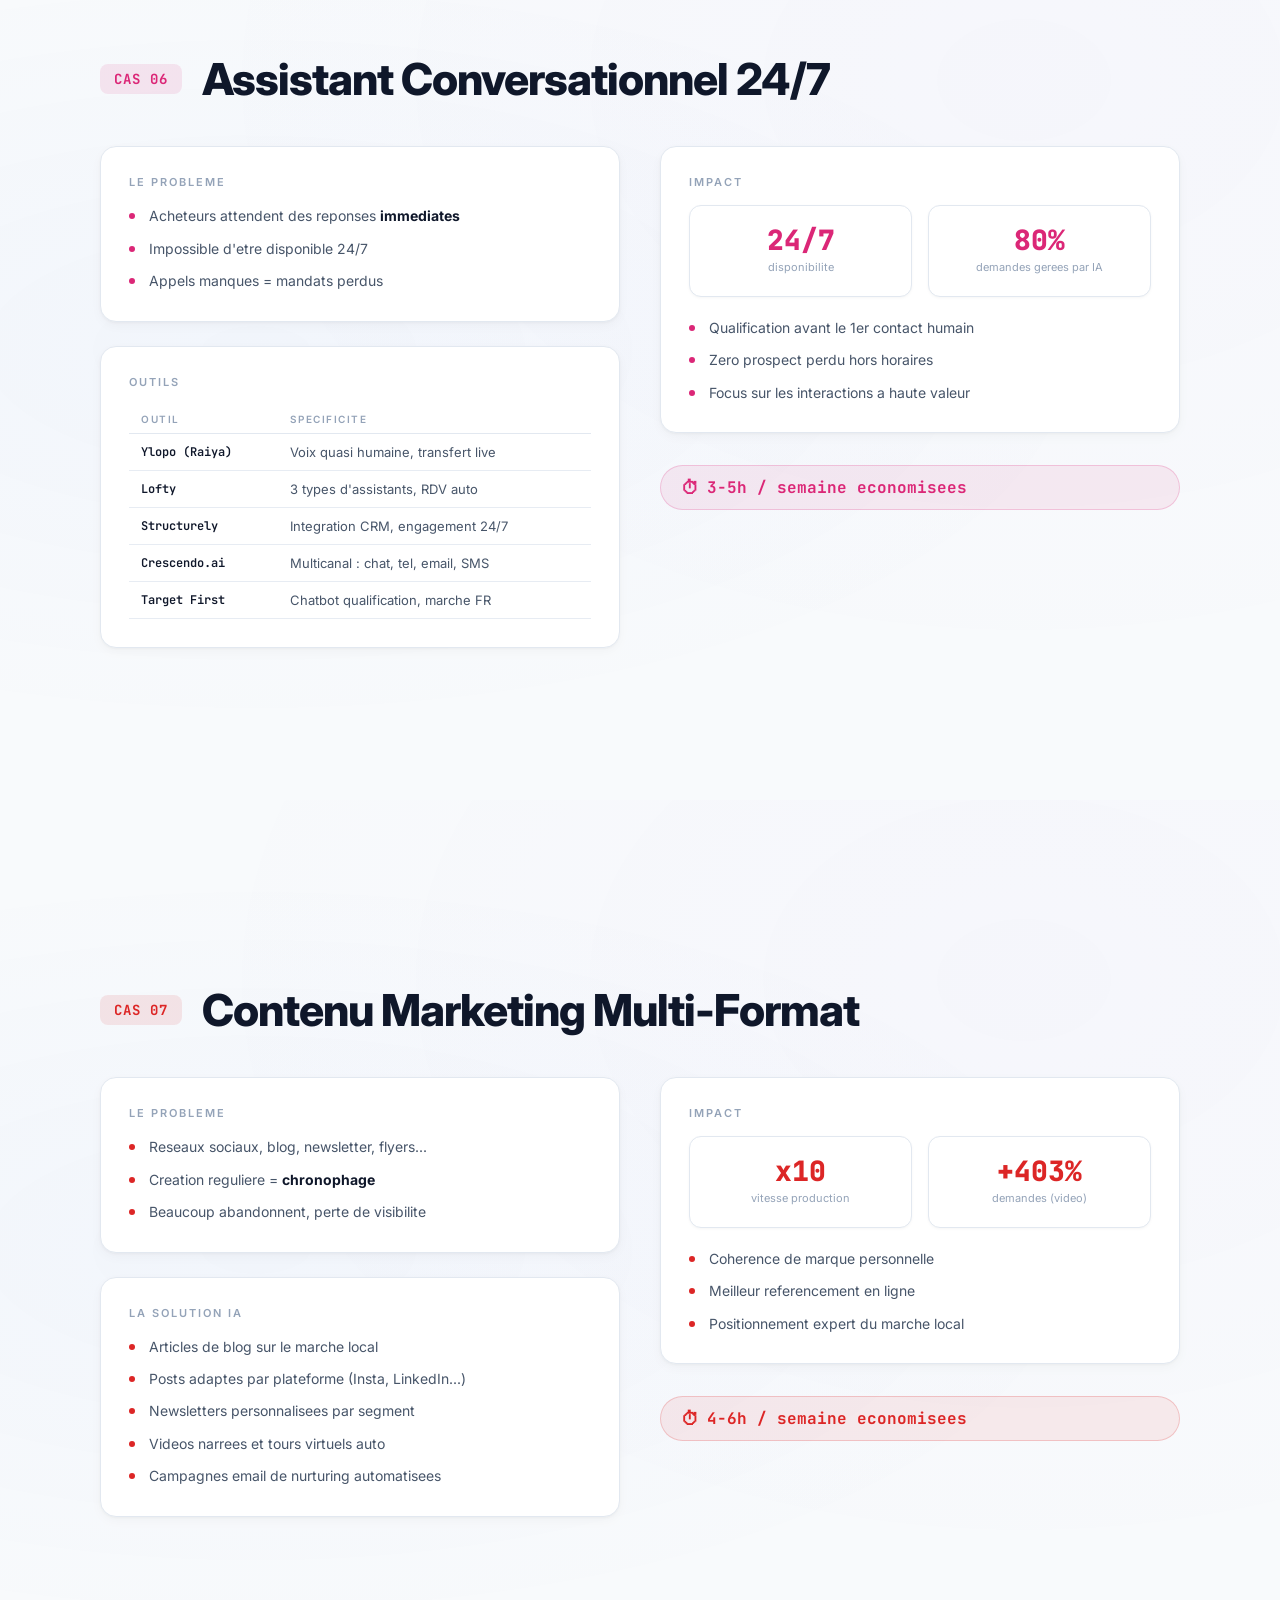
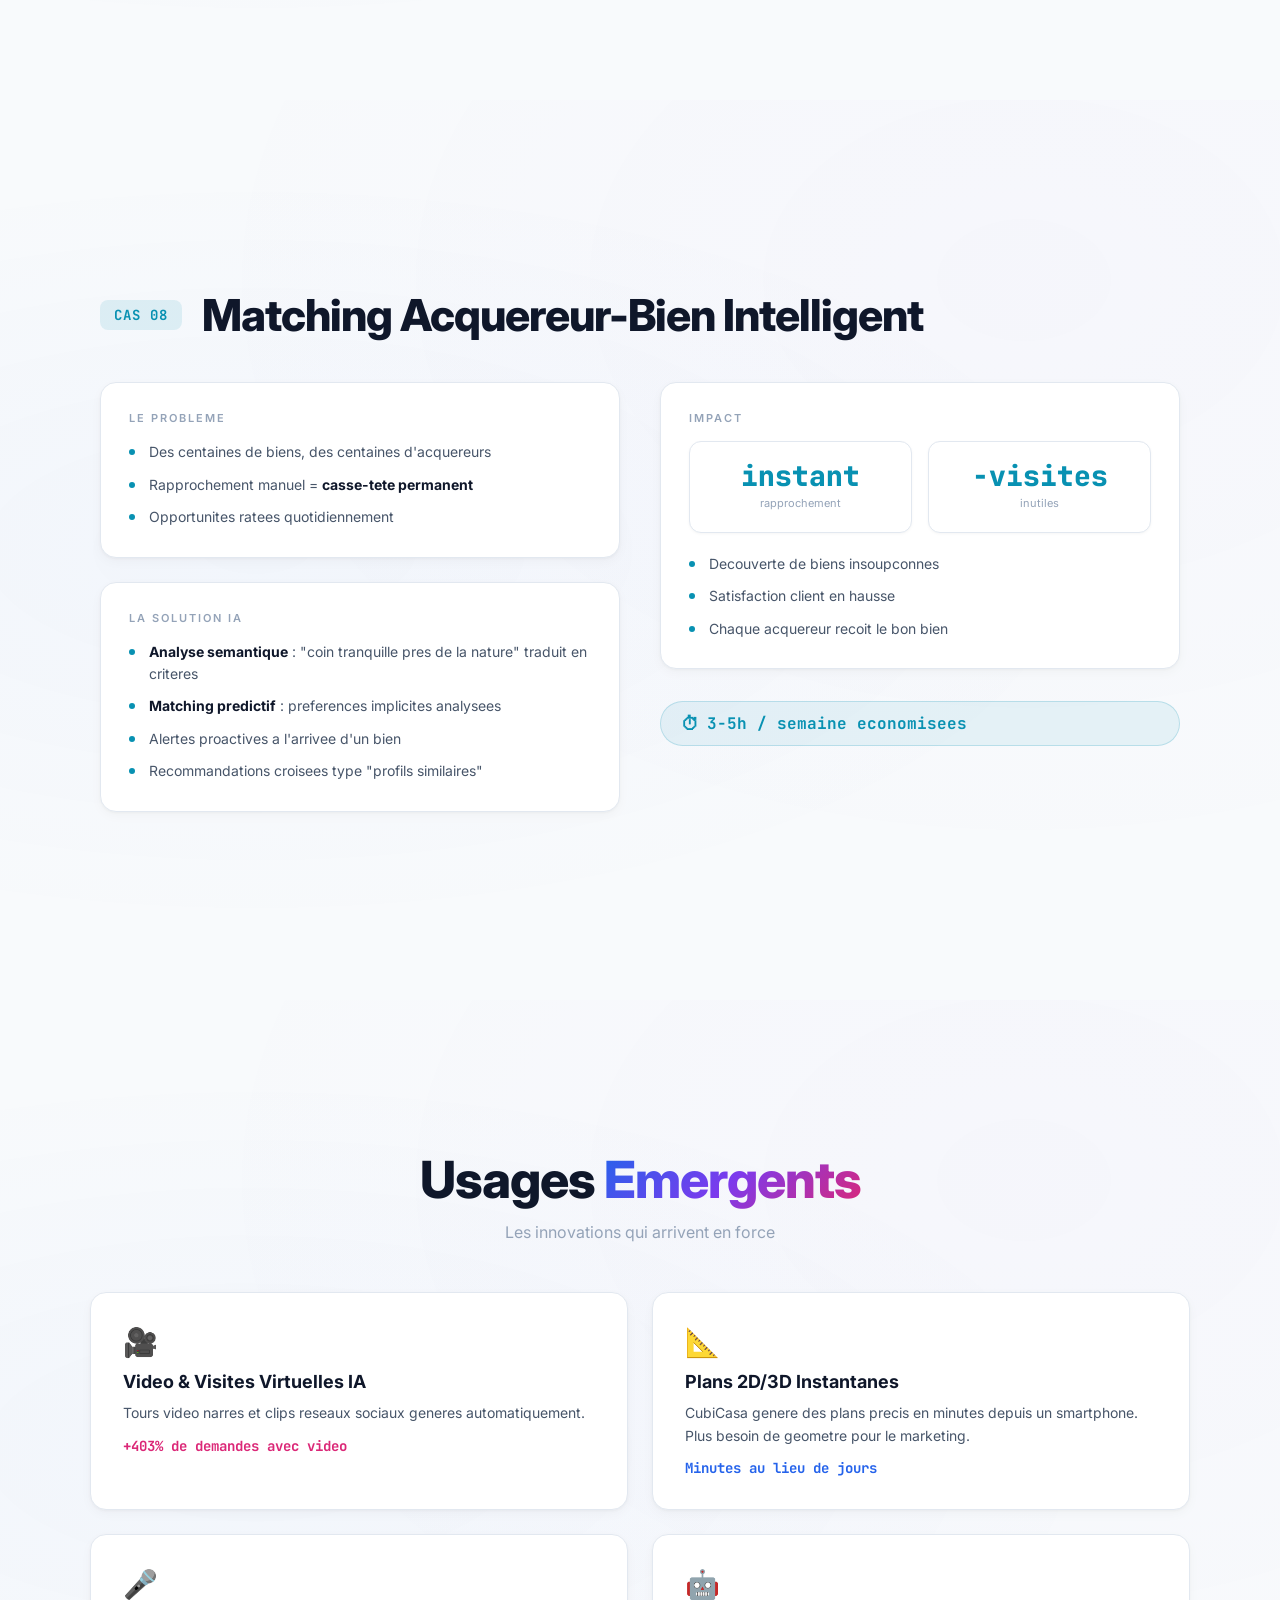
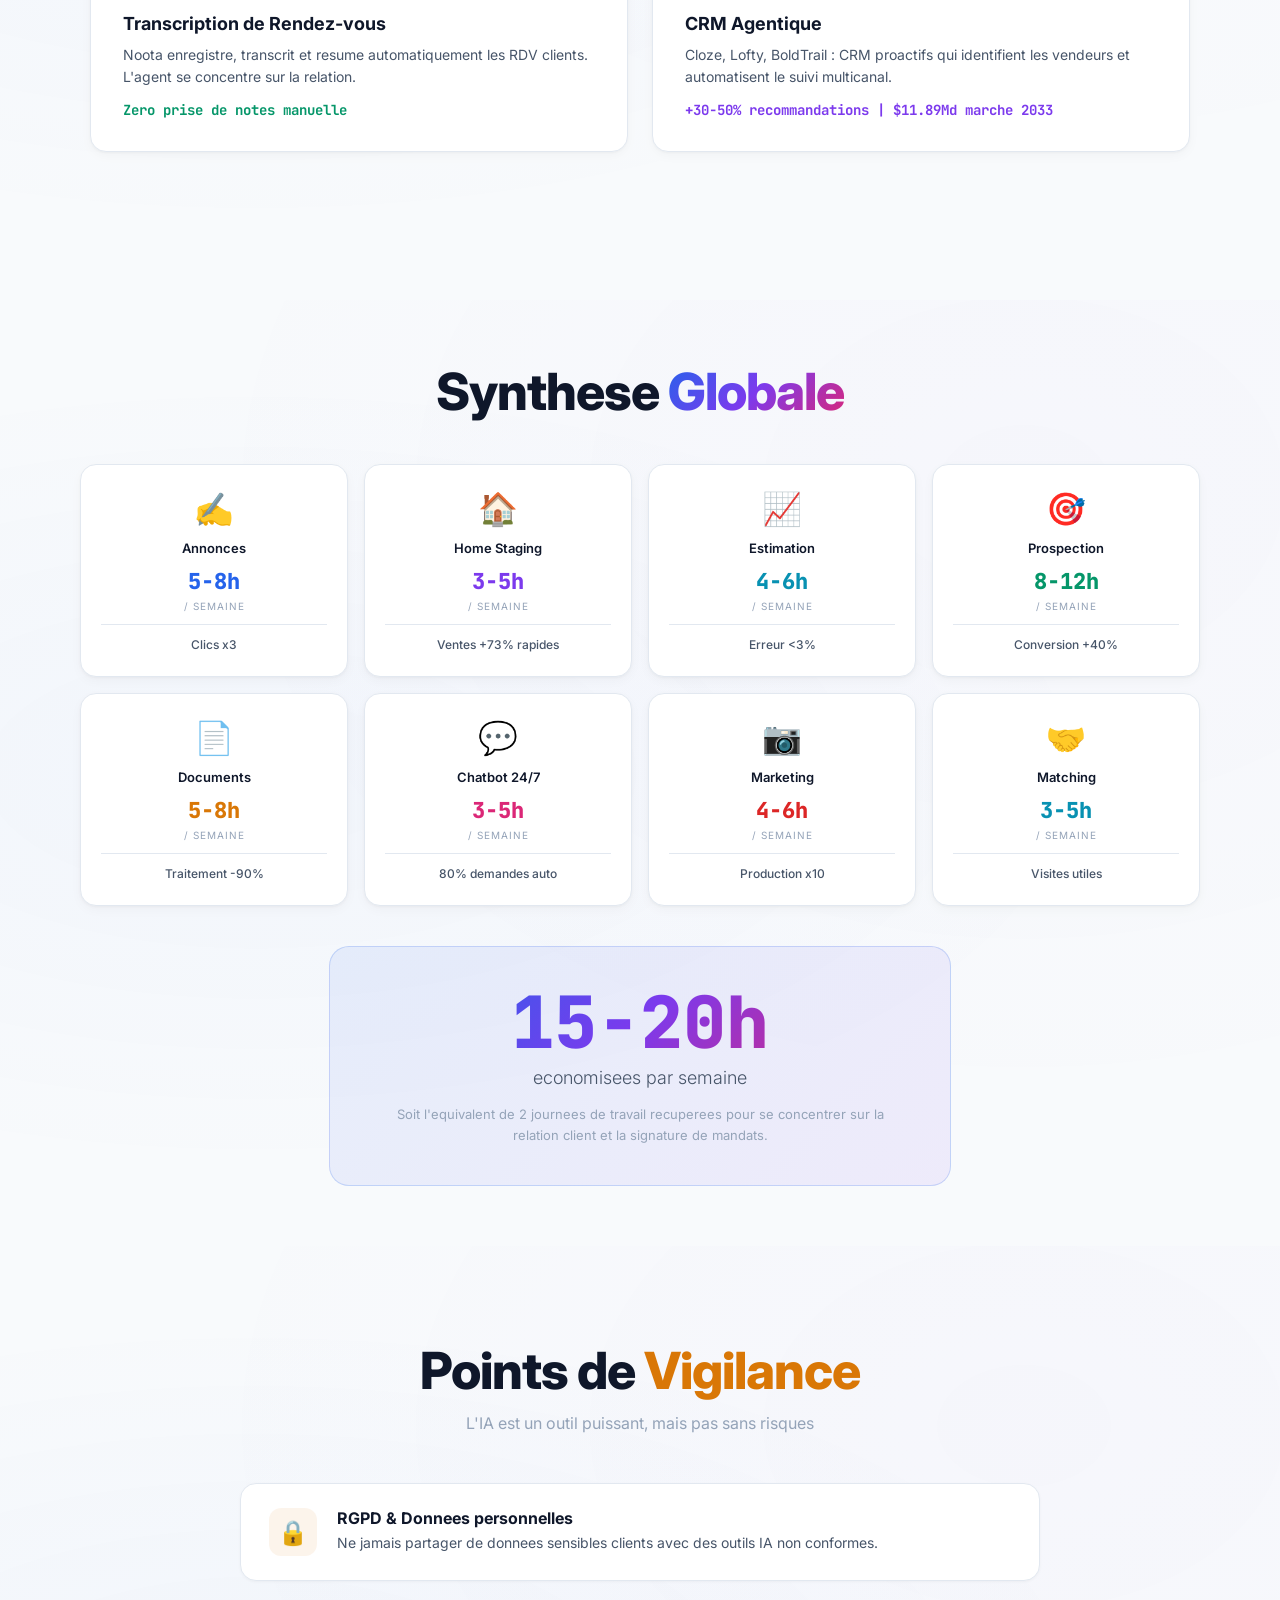
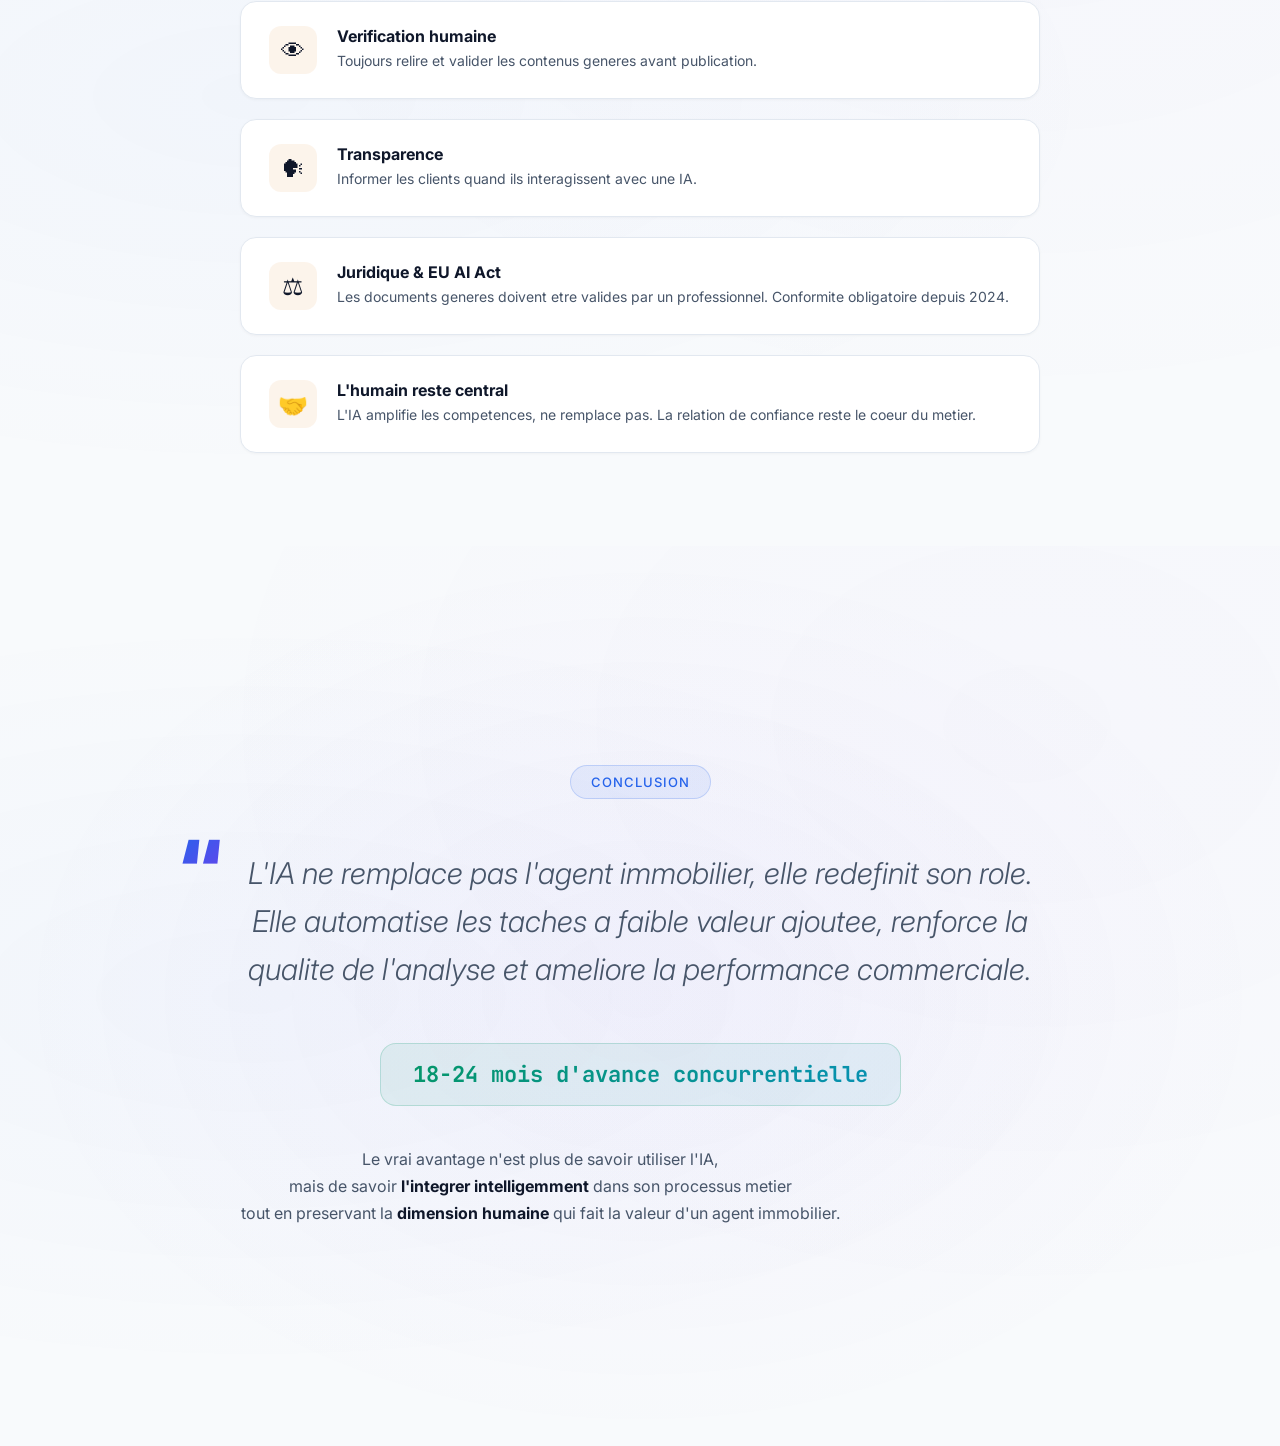
==== commit d80ccb76: "Fix light theme: sync index.html with latest presentation changes Ensure index.html (served by Verce" ====
--- a/presentation-ia-immobilier.html
+++ b/presentation-ia-immobilier.html
@@ -736,7 +736,7 @@
   }
 
   /* ===== COLOR THEMES PER CASE ===== */
-  .theme-blue .case-number { background: rgba(79,140,255,0.15); color: var(--accent-blue); }
+  .theme-blue .case-number { background: rgba(37,99,235,0.1); color: var(--accent-blue); }
   .theme-blue .metric-value { color: var(--accent-blue); }
   .theme-blue .time-badge { background: rgba(37,99,235,0.08); border: 1px solid rgba(37,99,235,0.2); color: var(--accent-blue); }
   .theme-blue .case-section li::before { background: var(--accent-blue); }
